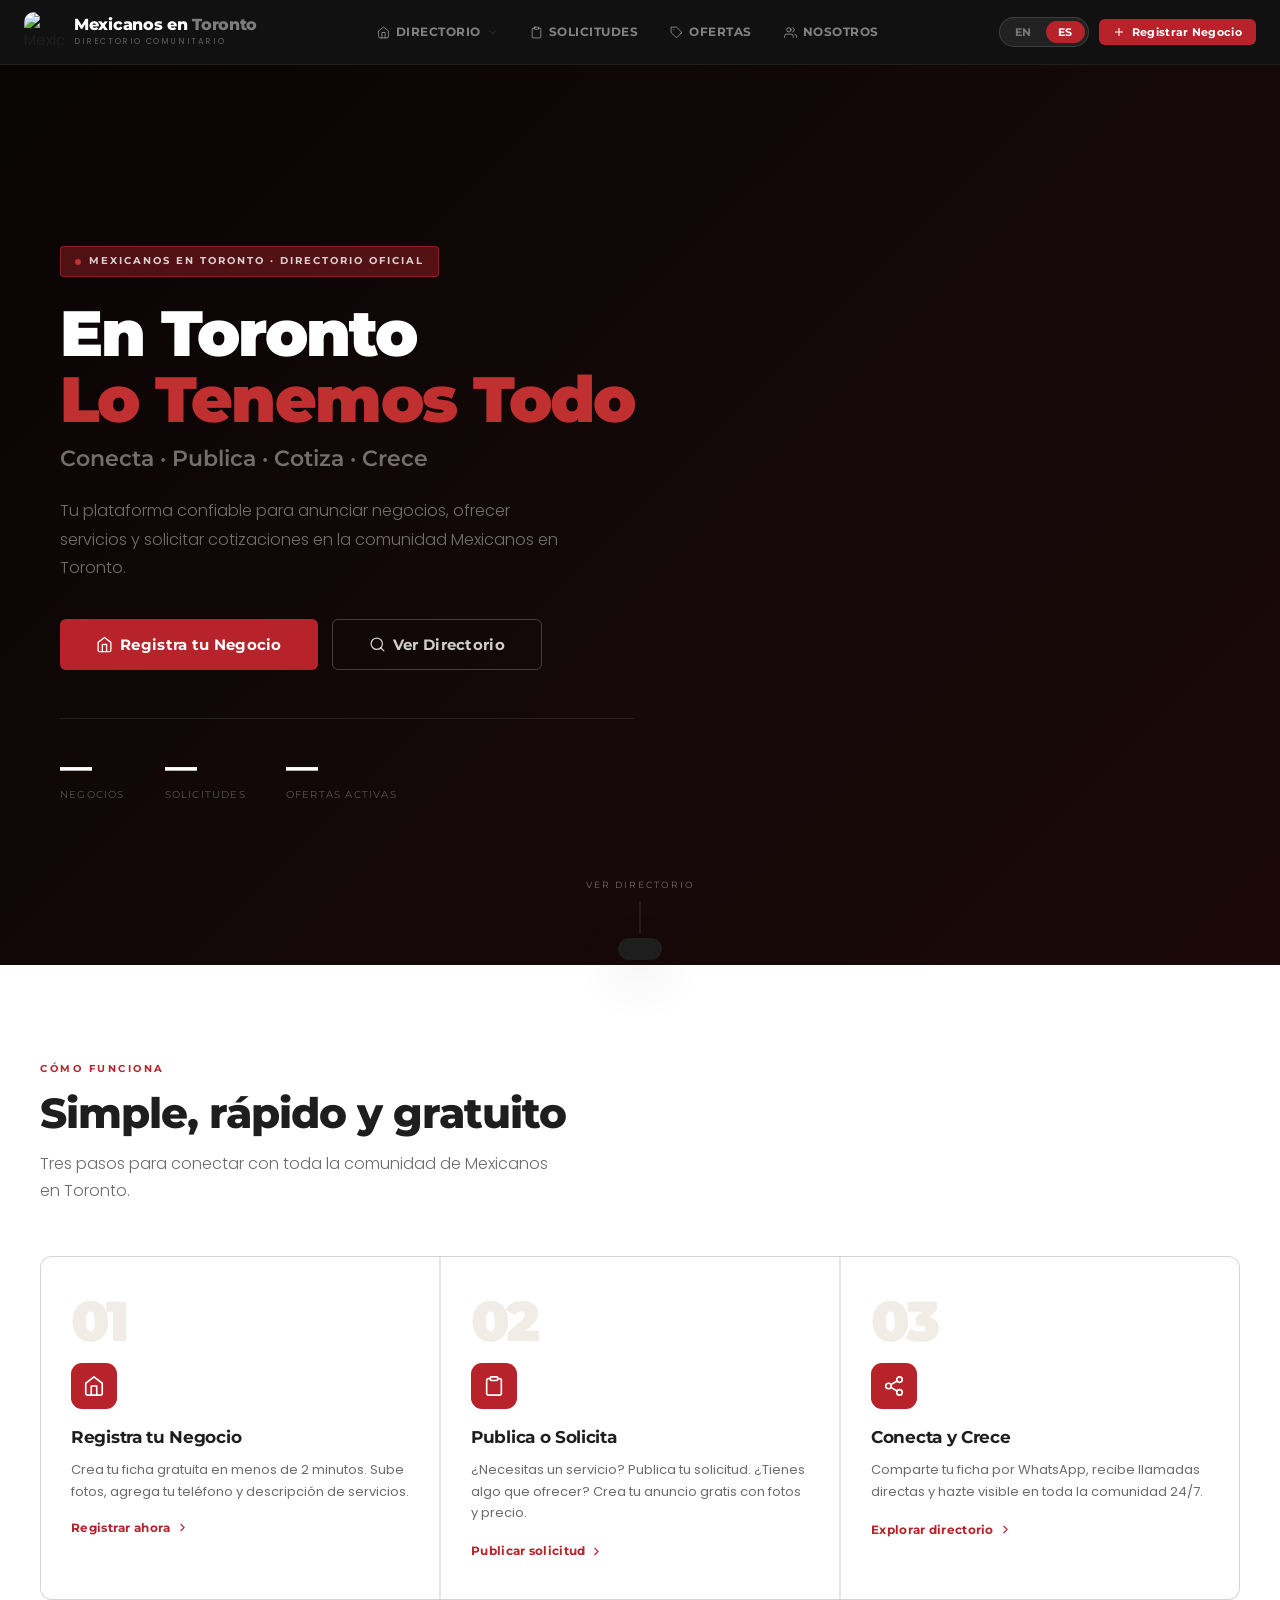
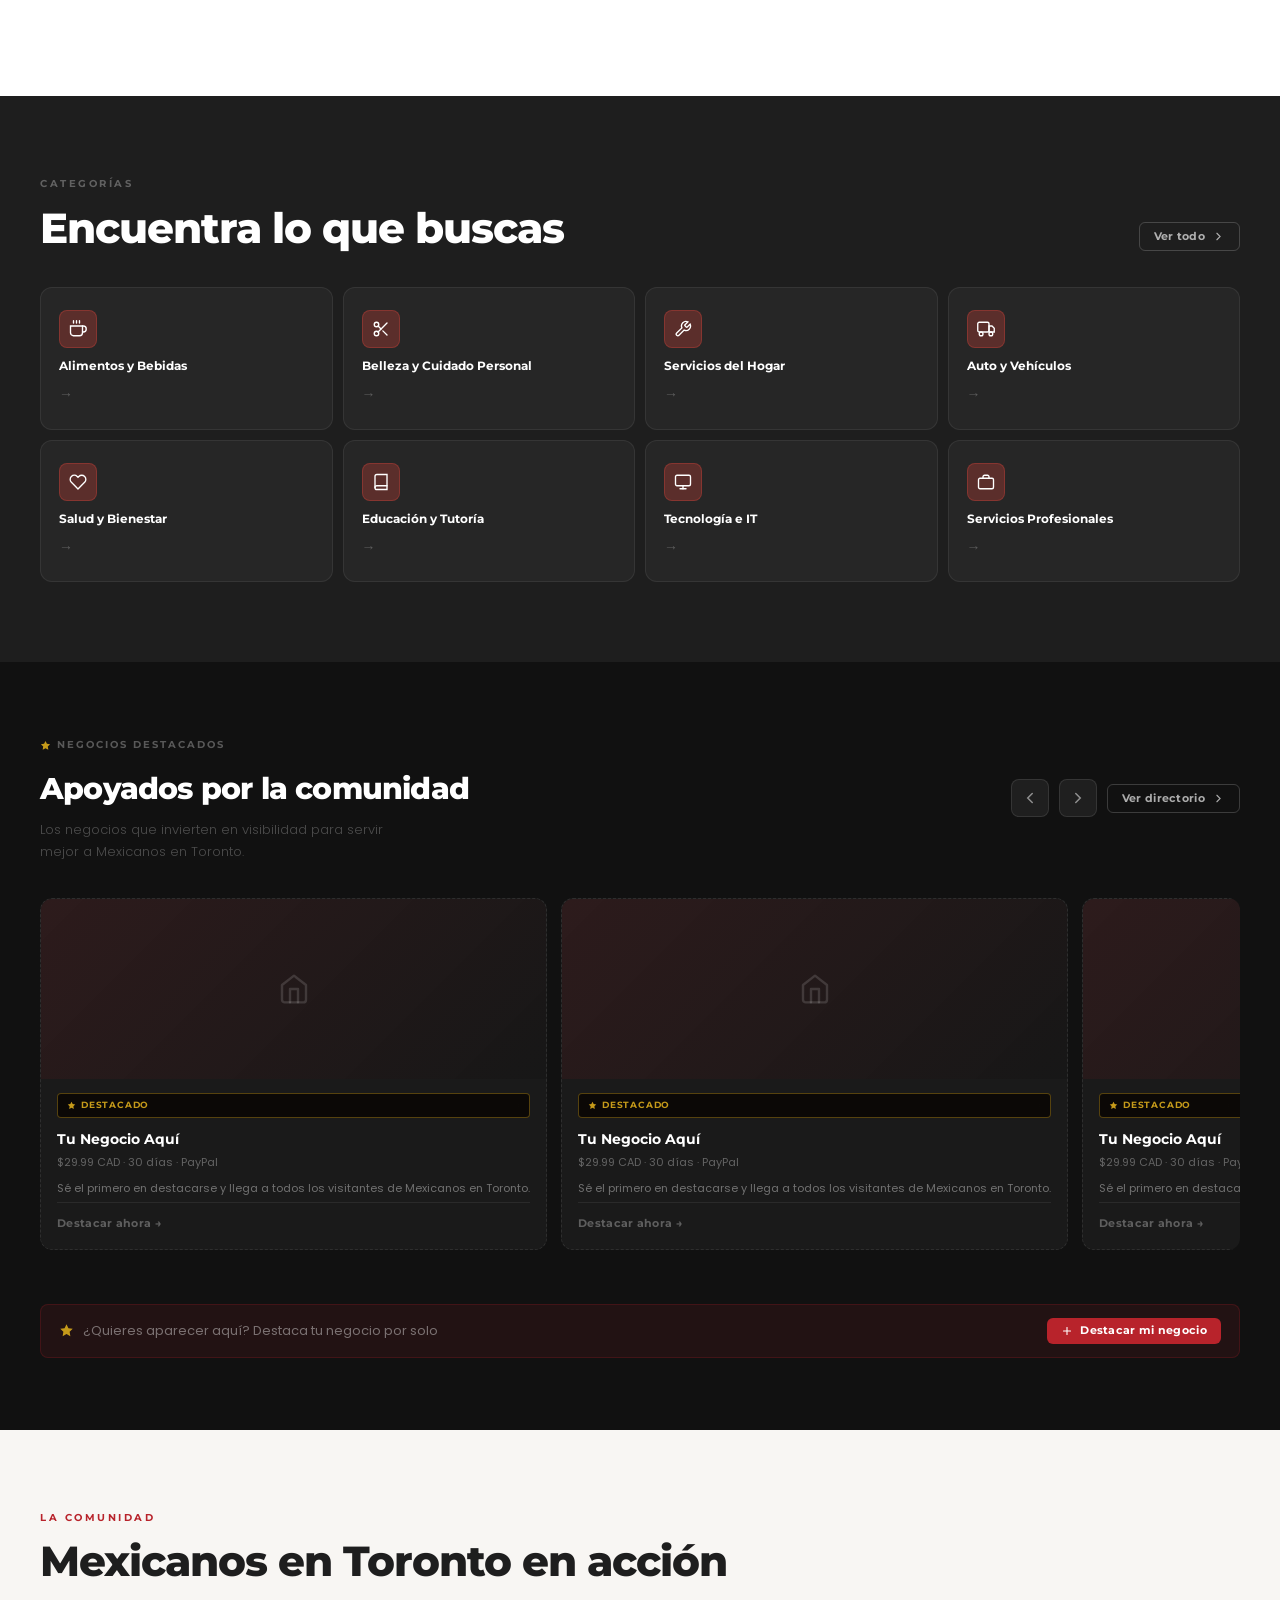
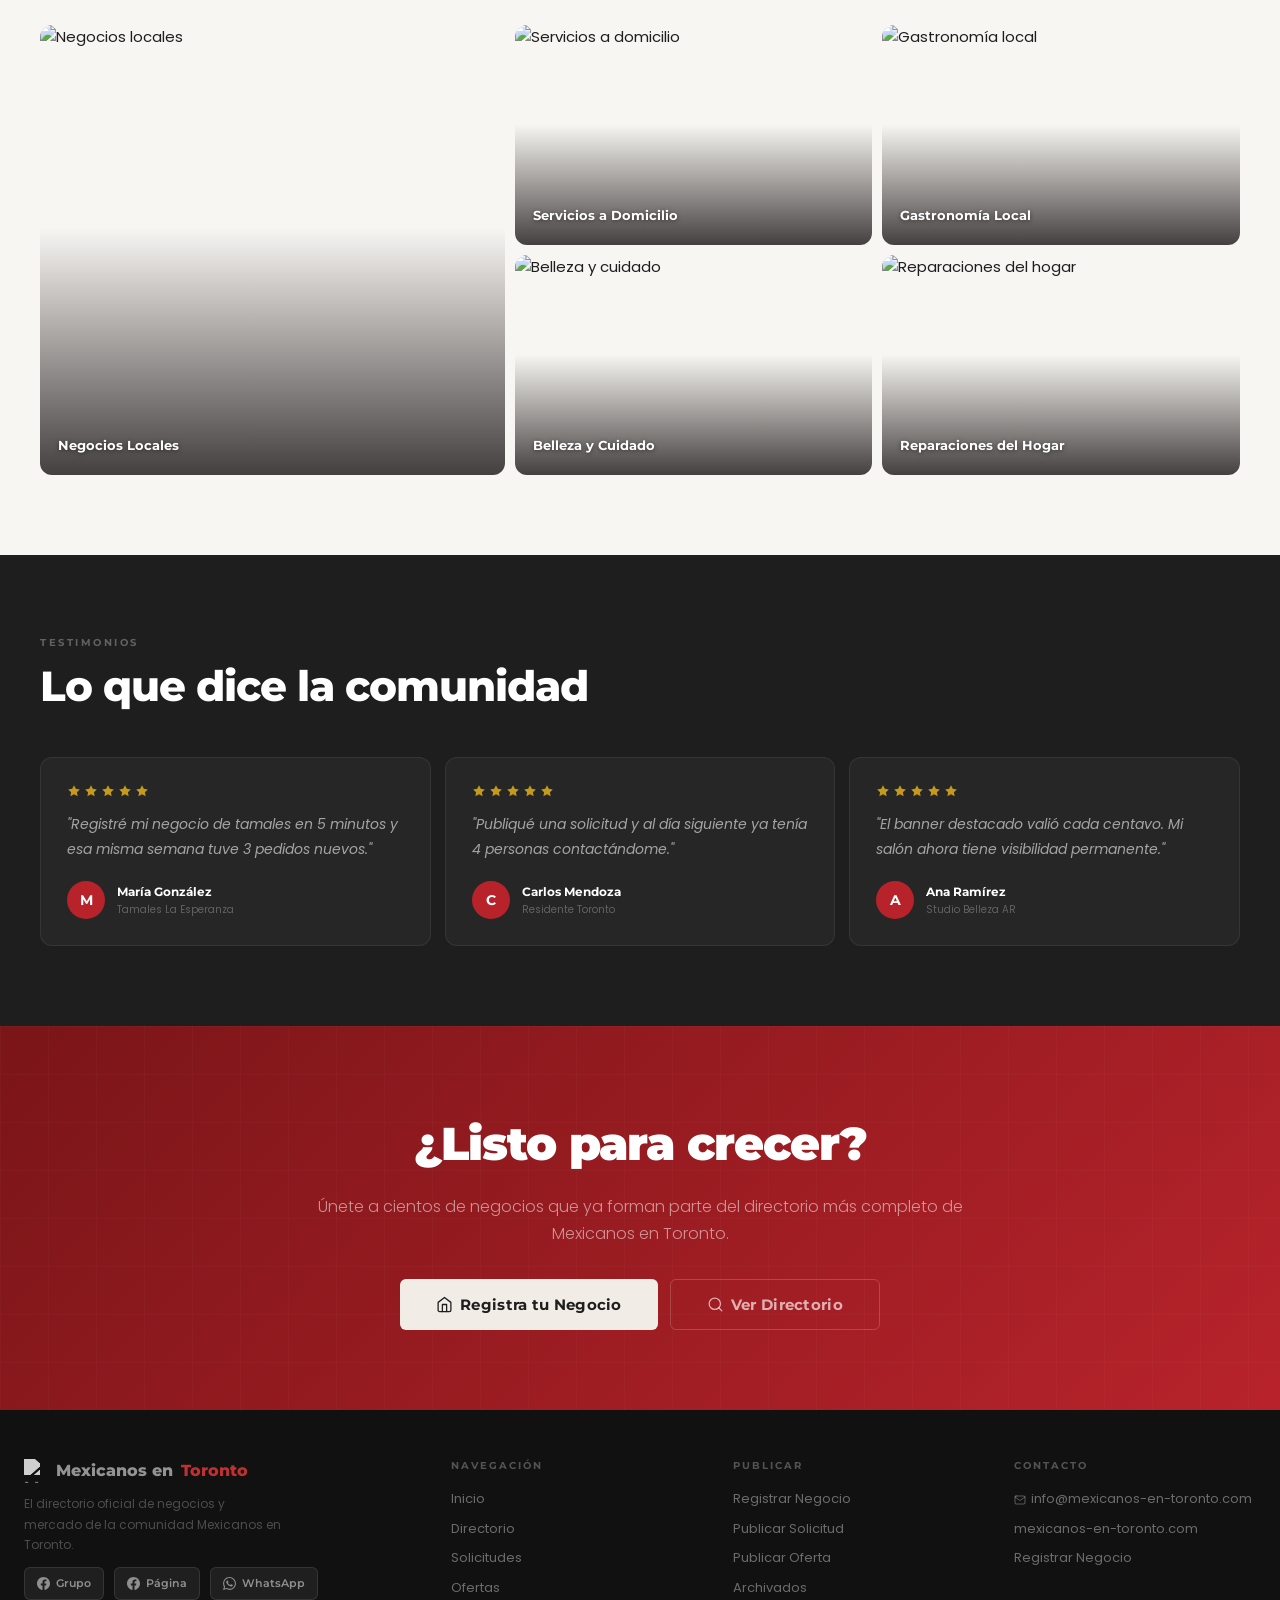
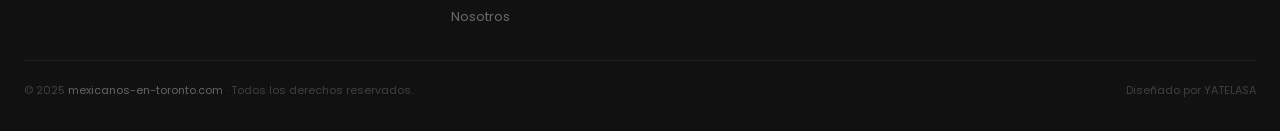
==== index.html @ fa7c4f0a "Add files via upload" ====
<!DOCTYPE html>
<html lang="es" id="htmlRoot">
<head>
<meta charset="UTF-8"><meta name="viewport" content="width=device-width,initial-scale=1,maximum-scale=1">
<meta name="description" content="Mexicanos en Toronto — Directorio oficial de negocios y mercado comunitario. Registra tu negocio gratis.">
<link rel="icon" id="faviconTag" href="data:,">
<title>Mexicanos en Toronto — Lo Tenemos Todo</title>
<link href="https://fonts.googleapis.com/css2?family=Montserrat:wght@400;500;600;700;800;900&family=Poppins:wght@300;400;500;600&display=swap" rel="stylesheet">
<link rel="stylesheet" href="styles.css">
</head>
<body>
<svg xmlns="http://www.w3.org/2000/svg" style="display:none">
  <symbol id="ic-store" viewBox="0 0 24 24" fill="none" stroke="currentColor" stroke-width="1.8" stroke-linecap="round" stroke-linejoin="round"><path d="M3 9l9-7 9 7v11a2 2 0 01-2 2H5a2 2 0 01-2-2z"/><polyline points="9 22 9 12 15 12 15 22"/></symbol>
  <symbol id="ic-clipboard" viewBox="0 0 24 24" fill="none" stroke="currentColor" stroke-width="1.8" stroke-linecap="round" stroke-linejoin="round"><path d="M16 4h2a2 2 0 012 2v14a2 2 0 01-2 2H6a2 2 0 01-2-2V6a2 2 0 012-2h2"/><rect x="8" y="2" width="8" height="4" rx="1"/></symbol>
  <symbol id="ic-tag" viewBox="0 0 24 24" fill="none" stroke="currentColor" stroke-width="1.8" stroke-linecap="round" stroke-linejoin="round"><path d="M20.59 13.41l-7.17 7.17a2 2 0 01-2.83 0L2 12V2h10l8.59 8.59a2 2 0 010 2.82z"/><line x1="7" y1="7" x2="7.01" y2="7"/></symbol>
  <symbol id="ic-archive" viewBox="0 0 24 24" fill="none" stroke="currentColor" stroke-width="1.8" stroke-linecap="round" stroke-linejoin="round"><polyline points="21 8 21 21 3 21 3 8"/><rect x="1" y="3" width="22" height="5"/><line x1="10" y1="12" x2="14" y2="12"/></symbol>
  <symbol id="ic-plus" viewBox="0 0 24 24" fill="none" stroke="currentColor" stroke-width="2.2" stroke-linecap="round"><line x1="12" y1="5" x2="12" y2="19"/><line x1="5" y1="12" x2="19" y2="12"/></symbol>
  <symbol id="ic-search" viewBox="0 0 24 24" fill="none" stroke="currentColor" stroke-width="1.8" stroke-linecap="round"><circle cx="11" cy="11" r="8"/><line x1="21" y1="21" x2="16.65" y2="16.65"/></symbol>
  <symbol id="ic-share" viewBox="0 0 24 24" fill="none" stroke="currentColor" stroke-width="1.8" stroke-linecap="round"><circle cx="18" cy="5" r="3"/><circle cx="6" cy="12" r="3"/><circle cx="18" cy="19" r="3"/><line x1="8.59" y1="13.51" x2="15.42" y2="17.49"/><line x1="15.41" y1="6.51" x2="8.59" y2="10.49"/></symbol>
  <symbol id="ic-whatsapp" viewBox="0 0 24 24" fill="currentColor"><path d="M17.472 14.382c-.297-.149-1.758-.867-2.03-.967-.273-.099-.471-.148-.67.15-.197.297-.767.966-.94 1.164-.173.199-.347.223-.644.075-.297-.15-1.255-.463-2.39-1.475-.883-.788-1.48-1.761-1.653-2.059-.173-.297-.018-.458.13-.606.134-.133.298-.347.446-.52.149-.174.198-.298.298-.497.099-.198.05-.371-.025-.52-.075-.149-.669-1.612-.916-2.207-.242-.579-.487-.5-.669-.51-.173-.008-.371-.01-.57-.01-.198 0-.52.074-.792.372-.272.297-1.04 1.016-1.04 2.479 0 1.462 1.065 2.875 1.213 3.074.149.198 2.096 3.2 5.077 4.487.709.306 1.262.489 1.694.625.712.227 1.36.195 1.871.118.571-.085 1.758-.719 2.006-1.413.248-.694.248-1.289.173-1.413-.074-.124-.272-.198-.57-.347m-5.421 7.403h-.004a9.87 9.87 0 01-5.031-1.378l-.361-.214-3.741.982.998-3.648-.235-.374a9.86 9.86 0 01-1.51-5.26c.001-5.45 4.436-9.884 9.888-9.884 2.64 0 5.122 1.03 6.988 2.898a9.825 9.825 0 012.893 6.994c-.003 5.45-4.437 9.884-9.885 9.884m8.413-18.297A11.815 11.815 0 0012.05 0C5.495 0 .16 5.335.157 11.892c0 2.096.547 4.142 1.588 5.945L.057 24l6.305-1.654a11.882 11.882 0 005.683 1.448h.005c6.554 0 11.89-5.335 11.893-11.893a11.821 11.821 0 00-3.48-8.413z"/></symbol>
  <symbol id="ic-phone" viewBox="0 0 24 24" fill="none" stroke="currentColor" stroke-width="1.8" stroke-linecap="round"><path d="M22 16.92v3a2 2 0 01-2.18 2 19.79 19.79 0 01-8.63-3.07A19.5 19.5 0 013.32 9.81 19.79 19.79 0 01.26 1.18 2 2 0 012.24 0h3a2 2 0 012 1.72c.127.96.361 1.903.7 2.81a2 2 0 01-.45 2.11L6.91 7.91a16 16 0 006.16 6.16l1.27-.64a2 2 0 012.11-.45c.907.339 1.85.573 2.81.7A2 2 0 0122 16.92z"/></symbol>
  <symbol id="ic-globe" viewBox="0 0 24 24" fill="none" stroke="currentColor" stroke-width="1.8" stroke-linecap="round"><circle cx="12" cy="12" r="10"/><line x1="2" y1="12" x2="22" y2="12"/><path d="M12 2a15.3 15.3 0 014 10 15.3 15.3 0 01-4 10 15.3 15.3 0 01-4-10 15.3 15.3 0 014-10z"/></symbol>
  <symbol id="ic-clock" viewBox="0 0 24 24" fill="none" stroke="currentColor" stroke-width="1.8" stroke-linecap="round"><circle cx="12" cy="12" r="10"/><polyline points="12 6 12 12 16 14"/></symbol>
  <symbol id="ic-star" viewBox="0 0 24 24" fill="currentColor"><path d="M12 2l3.09 6.26L22 9.27l-5 4.87 1.18 6.88L12 17.77l-6.18 3.25L7 14.14 2 9.27l6.91-1.01L12 2z"/></symbol>
  <symbol id="ic-building" viewBox="0 0 24 24" fill="none" stroke="currentColor" stroke-width="1.8" stroke-linecap="round"><rect x="3" y="3" width="18" height="18" rx="1"/><path d="M8 7h.01M12 7h.01M16 7h.01M8 11h.01M12 11h.01M16 11h.01M8 15h.01M12 15h.01"/></symbol>
  <symbol id="ic-chevron-down" viewBox="0 0 24 24" fill="none" stroke="currentColor" stroke-width="2" stroke-linecap="round"><polyline points="6 9 12 15 18 9"/></symbol>
  <symbol id="ic-chevron-left" viewBox="0 0 24 24" fill="none" stroke="currentColor" stroke-width="2" stroke-linecap="round"><polyline points="15 18 9 12 15 6"/></symbol>
  <symbol id="ic-chevron-right" viewBox="0 0 24 24" fill="none" stroke="currentColor" stroke-width="2" stroke-linecap="round"><polyline points="9 18 15 12 9 6"/></symbol>
  <symbol id="ic-close" viewBox="0 0 24 24" fill="none" stroke="currentColor" stroke-width="2" stroke-linecap="round"><line x1="18" y1="6" x2="6" y2="18"/><line x1="6" y1="6" x2="18" y2="18"/></symbol>
  <symbol id="ic-upload" viewBox="0 0 24 24" fill="none" stroke="currentColor" stroke-width="1.8" stroke-linecap="round"><polyline points="16 16 12 12 8 16"/><line x1="12" y1="12" x2="12" y2="21"/><path d="M20.39 18.39A5 5 0 0018 9h-1.26A8 8 0 103 16.3"/></symbol>
  <symbol id="ic-user" viewBox="0 0 24 24" fill="none" stroke="currentColor" stroke-width="1.8" stroke-linecap="round"><path d="M20 21v-2a4 4 0 00-4-4H8a4 4 0 00-4 4v2"/><circle cx="12" cy="7" r="4"/></symbol>
  <symbol id="ic-food" viewBox="0 0 24 24" fill="none" stroke="currentColor" stroke-width="1.8" stroke-linecap="round"><path d="M18 8h1a4 4 0 010 8h-1"/><path d="M2 8h16v9a4 4 0 01-4 4H6a4 4 0 01-4-4V8z"/><line x1="6" y1="1" x2="6" y2="4"/><line x1="10" y1="1" x2="10" y2="4"/><line x1="14" y1="1" x2="14" y2="4"/></symbol>
  <symbol id="ic-scissors" viewBox="0 0 24 24" fill="none" stroke="currentColor" stroke-width="1.8" stroke-linecap="round"><circle cx="6" cy="6" r="3"/><circle cx="6" cy="18" r="3"/><line x1="20" y1="4" x2="8.12" y2="15.88"/><line x1="14.47" y1="14.48" x2="20" y2="20"/><line x1="8.12" y1="8.12" x2="12" y2="12"/></symbol>
  <symbol id="ic-wrench" viewBox="0 0 24 24" fill="none" stroke="currentColor" stroke-width="1.8" stroke-linecap="round"><path d="M14.7 6.3a1 1 0 000 1.4l1.6 1.6a1 1 0 001.4 0l3.77-3.77a6 6 0 01-7.94 7.94l-6.91 6.91a2.12 2.12 0 01-3-3l6.91-6.91a6 6 0 017.94-7.94l-3.76 3.76z"/></symbol>
  <symbol id="ic-car" viewBox="0 0 24 24" fill="none" stroke="currentColor" stroke-width="1.8" stroke-linecap="round"><rect x="1" y="3" width="15" height="13" rx="2"/><polygon points="16 8 20 8 23 11 23 16 16 16 16 8"/><circle cx="5.5" cy="18.5" r="2.5"/><circle cx="18.5" cy="18.5" r="2.5"/></symbol>
  <symbol id="ic-heart" viewBox="0 0 24 24" fill="none" stroke="currentColor" stroke-width="1.8" stroke-linecap="round"><path d="M20.84 4.61a5.5 5.5 0 00-7.78 0L12 5.67l-1.06-1.06a5.5 5.5 0 00-7.78 7.78l1.06 1.06L12 21.23l7.78-7.78 1.06-1.06a5.5 5.5 0 000-7.78z"/></symbol>
  <symbol id="ic-book" viewBox="0 0 24 24" fill="none" stroke="currentColor" stroke-width="1.8" stroke-linecap="round"><path d="M4 19.5A2.5 2.5 0 016.5 17H20"/><path d="M6.5 2H20v20H6.5A2.5 2.5 0 014 19.5v-15A2.5 2.5 0 016.5 2z"/></symbol>
  <symbol id="ic-monitor" viewBox="0 0 24 24" fill="none" stroke="currentColor" stroke-width="1.8" stroke-linecap="round"><rect x="2" y="3" width="20" height="14" rx="2"/><line x1="8" y1="21" x2="16" y2="21"/><line x1="12" y1="17" x2="12" y2="21"/></symbol>
  <symbol id="ic-briefcase" viewBox="0 0 24 24" fill="none" stroke="currentColor" stroke-width="1.8" stroke-linecap="round"><rect x="2" y="7" width="20" height="14" rx="2"/><path d="M16 7V5a2 2 0 00-2-2h-4a2 2 0 00-2 2v2"/></symbol>
  <symbol id="ic-refresh" viewBox="0 0 24 24" fill="none" stroke="currentColor" stroke-width="1.8" stroke-linecap="round"><polyline points="23 4 23 10 17 10"/><path d="M20.49 15a9 9 0 11-2.12-9.36L23 10"/></symbol>
  <symbol id="ic-alert" viewBox="0 0 24 24" fill="none" stroke="currentColor" stroke-width="1.8" stroke-linecap="round"><circle cx="12" cy="12" r="10"/><line x1="12" y1="8" x2="12" y2="12"/><line x1="12" y1="16" x2="12.01" y2="16"/></symbol>
  <symbol id="ic-map" viewBox="0 0 24 24" fill="none" stroke="currentColor" stroke-width="1.8" stroke-linecap="round"><path d="M21 10c0 7-9 13-9 13s-9-6-9-13a9 9 0 0118 0z"/><circle cx="12" cy="10" r="3"/></symbol>
  <symbol id="ic-users" viewBox="0 0 24 24" fill="none" stroke="currentColor" stroke-width="1.8" stroke-linecap="round"><path d="M17 21v-2a4 4 0 00-4-4H5a4 4 0 00-4 4v2"/><circle cx="9" cy="7" r="4"/><path d="M23 21v-2a4 4 0 00-3-3.87"/><path d="M16 3.13a4 4 0 010 7.75"/></symbol>
  <symbol id="ic-award" viewBox="0 0 24 24" fill="none" stroke="currentColor" stroke-width="1.8" stroke-linecap="round"><circle cx="12" cy="8" r="7"/><polyline points="8.21 13.89 7 23 12 20 17 23 15.79 13.88"/></symbol>
  <symbol id="ic-shield" viewBox="0 0 24 24" fill="none" stroke="currentColor" stroke-width="1.8" stroke-linecap="round"><path d="M12 22s8-4 8-10V5l-8-3-8 3v7c0 6 8 10 8 10z"/></symbol>
  <symbol id="ic-trending" viewBox="0 0 24 24" fill="none" stroke="currentColor" stroke-width="1.8" stroke-linecap="round"><polyline points="23 6 13.5 15.5 8.5 10.5 1 18"/><polyline points="17 6 23 6 23 12"/></symbol>
  <symbol id="ic-mail" viewBox="0 0 24 24" fill="none" stroke="currentColor" stroke-width="1.8" stroke-linecap="round"><path d="M4 4h16c1.1 0 2 .9 2 2v12c0 1.1-.9 2-2 2H4c-1.1 0-2-.9-2-2V6c0-1.1.9-2 2-2z"/><polyline points="22,6 12,13 2,6"/></symbol>
</svg>

<!-- HEADER -->
<header class="site-header">
  <div class="header-inner">
    <a class="logo" href="index.html">
      <div class="logo-icon" id="logoIconWrap"><img src="https://placehold.co/64x64/B8232B/ffffff/png?text=MT" alt="Mexicanos en Toronto" style="width:100%;height:100%;object-fit:contain;padding:4px"></div>
      <div><div class="logo-wordmark">Mexicanos en <span>Toronto</span></div><div class="logo-sub" data-t="portalSub">Directorio Comunitario</div></div>
    </a>
    <nav class="header-nav">
      <div class="nav-item">
        <a class="nav-link nav-page-link" href="directory.html">
          <svg width="13" height="13"><use href="#ic-store"/></svg><span data-t="navDir">Directorio</span><svg class="nav-chevron"><use href="#ic-chevron-down"/></svg>
        </a>
        <div class="mega-menu" style="grid-template-columns:1fr 1fr;min-width:420px">
          <div class="mega-col"><div class="mega-col-label">Negocios</div>
            <a class="mega-link" href="directory.html"><div class="mega-link-icon"><svg width="15" height="15"><use href="#ic-store"/></svg></div><div><div class="mega-link-title">Ver Directorio</div><div class="mega-link-sub">Todos los negocios registrados</div></div></a>
            <a class="mega-link" href="directory.html" onclick="event.preventDefault();openModal('modalBusiness')"><div class="mega-link-icon"><svg width="15" height="15"><use href="#ic-plus"/></svg></div><div><div class="mega-link-title">Registrar Negocio</div><div class="mega-link-sub">Gratis — solo 2 minutos</div></div></a>
          </div>
          <div class="mega-col"><div class="mega-col-label">Más opciones</div>
            <a class="mega-link" href="directory.html"><div class="mega-link-icon"><svg width="15" height="15"><use href="#ic-tag"/></svg></div><div><div class="mega-link-title">Solicitudes y Ofertas</div><div class="mega-link-sub">Mercado comunitario</div></div></a>
            <a class="mega-link" href="about.html"><div class="mega-link-icon"><svg width="15" height="15"><use href="#ic-users"/></svg></div><div><div class="mega-link-title">Nosotros</div><div class="mega-link-sub">Quiénes somos</div></div></a>
          </div>
        </div>
      </div>
      <a class="nav-link nav-page-link" href="directory.html"><svg width="13" height="13"><use href="#ic-clipboard"/></svg><span data-t="navReq">Solicitudes</span></a>
      <a class="nav-link nav-page-link" href="directory.html#offers"><svg width="13" height="13"><use href="#ic-tag"/></svg><span data-t="navOff">Ofertas</span></a>
      <a class="nav-link nav-page-link" href="about.html"><svg width="13" height="13"><use href="#ic-users"/></svg><span data-t="navAbout">Nosotros</span></a>
    </nav>
    <div class="header-right">
      <div class="lang-pill"><button class="lang-opt" id="langEN" onclick="setLang('en')">EN</button><button class="lang-opt active" id="langES" onclick="setLang('es')">ES</button></div>
      <button class="btn btn-crimson btn-sm" onclick="openModal('modalBusiness')"><svg width="12" height="12"><use href="#ic-plus"/></svg><span data-t="btnRegister">Registrar Negocio</span></button>
    </div>
  </div>
</header>

<!-- HERO -->
<section class="lp-hero">
  <!-- TODO: replace with a real Toronto/community hero photo -->
  <div class="lp-hero-bg" style="background-image:url('https://placehold.co/1920x1080/1E1E1E/B8232B?text=Hero+Photo+%E2%80%94+Toronto')"></div>
  <div class="lp-hero-overlay"></div>
  <div class="lp-hero-inner">
    <div class="lp-hero-content">
      <div class="lp-eyebrow"><span class="lp-eyebrow-dot"></span><span data-t="heroBadge">MEXICANOS EN TORONTO · DIRECTORIO OFICIAL</span></div>
      <h1 class="lp-headline"><span data-t="heroLine1">En Toronto</span><br><span class="accent" data-t="heroLine2">Lo Tenemos Todo</span></h1>
      <p class="lp-tagline" data-t="heroTagline">Conecta · Publica · Cotiza · Crece</p>
      <p class="lp-body" data-t="heroSub">Tu plataforma confiable para anunciar negocios, ofrecer servicios y solicitar cotizaciones en la comunidad Mexicanos en Toronto.</p>
      <div class="lp-actions">
        <button class="btn btn-crimson btn-xl" onclick="openModal('modalBusiness')"><svg width="17" height="17"><use href="#ic-store"/></svg><span data-t="ctaRegister">Registra tu Negocio</span></button>
        <a class="btn btn-outline btn-xl" href="directory.html"><svg width="17" height="17"><use href="#ic-search"/></svg><span data-t="ctaDir">Ver Directorio</span></a>
      </div>
      <div class="lp-stats">
        <div class="lp-stat"><div class="lp-stat-num" id="heroStatBiz">—</div><div class="lp-stat-label" data-t="statBiz">Negocios</div></div>
        <div class="lp-stat"><div class="lp-stat-num" id="heroStatReq">—</div><div class="lp-stat-label" data-t="statReq">Solicitudes</div></div>
        <div class="lp-stat"><div class="lp-stat-num" id="heroStatOff">—</div><div class="lp-stat-label" data-t="statOff">Ofertas Activas</div></div>
      </div>
    </div>
  </div>
  <div class="lp-hero-scroll" onclick="document.querySelector('.lp-section').scrollIntoView({behavior:'smooth'})">
    <span data-t="scrollLabel">VER DIRECTORIO</span><div class="lp-scroll-line"></div>
  </div>
</section>

<!-- HOW IT WORKS -->
<section class="lp-section" style="background:#fff">
  <div class="lp-section-inner">
    <div class="lp-section-label" data-t="howLabel">Cómo funciona</div>
    <h2 class="lp-section-title" data-t="howTitle">Simple, rápido y gratuito</h2>
    <p class="lp-section-sub" data-t="howSub">Tres pasos para conectar con toda la comunidad de Mexicanos en Toronto.</p>
    <div class="lp-steps">
      <div class="lp-step">
        <div class="lp-step-num">01</div>
        <div class="lp-step-icon"><svg width="22" height="22"><use href="#ic-store"/></svg></div>
        <div class="lp-step-title" data-t="step1Title">Registra tu Negocio</div>
        <p class="lp-step-desc" data-t="step1Desc">Crea tu ficha gratuita en menos de 2 minutos. Sube fotos, agrega tu teléfono y descripción de servicios.</p>
        <button class="lp-step-cta" onclick="openModal('modalBusiness')"><span data-t="step1Cta">Registrar ahora</span><svg width="13" height="13"><use href="#ic-chevron-right"/></svg></button>
      </div>
      <div class="lp-step">
        <div class="lp-step-num">02</div>
        <div class="lp-step-icon"><svg width="22" height="22"><use href="#ic-clipboard"/></svg></div>
        <div class="lp-step-title" data-t="step2Title">Publica o Solicita</div>
        <p class="lp-step-desc" data-t="step2Desc">¿Necesitas un servicio? Publica tu solicitud. ¿Tienes algo que ofrecer? Crea tu anuncio gratis con fotos y precio.</p>
        <a class="lp-step-cta" href="directory.html"><span data-t="step2Cta">Publicar solicitud</span><svg width="13" height="13"><use href="#ic-chevron-right"/></svg></a>
      </div>
      <div class="lp-step">
        <div class="lp-step-num">03</div>
        <div class="lp-step-icon"><svg width="22" height="22"><use href="#ic-share"/></svg></div>
        <div class="lp-step-title" data-t="step3Title">Conecta y Crece</div>
        <p class="lp-step-desc" data-t="step3Desc">Comparte tu ficha por WhatsApp, recibe llamadas directas y hazte visible en toda la comunidad 24/7.</p>
        <a class="lp-step-cta" href="directory.html"><span data-t="step3Cta">Explorar directorio</span><svg width="13" height="13"><use href="#ic-chevron-right"/></svg></a>
      </div>
    </div>
  </div>
</section>

<!-- CATEGORIES DARK -->
<div class="lp-cats-dark">
  <div class="lp-cats-inner">
    <div class="lp-cats-header">
      <div>
        <div class="lp-section-label" style="color:rgba(255,255,255,0.3)" data-t="catsLabel">Categorías</div>
        <h2 class="lp-section-title" style="color:#fff;margin-bottom:0" data-t="catsTitle">Encuentra lo que buscas</h2>
      </div>
      <a class="btn btn-ghost-dark btn-sm" href="directory.html"><span data-t="catsViewAll">Ver todo</span><svg width="13" height="13"><use href="#ic-chevron-right"/></svg></a>
    </div>
    <div class="lp-cats-grid" id="lpCatGrid">
      <!-- Populated by JS, fallback below -->
      <div class="lp-cat-card" onclick="window.location='directory.html'"><div class="lp-cat-icon"><svg width="18" height="18"><use href="#ic-food"/></svg></div><div class="lp-cat-name">Alimentos y Bebidas</div><div class="lp-cat-arr">→</div></div>
      <div class="lp-cat-card" onclick="window.location='directory.html'"><div class="lp-cat-icon"><svg width="18" height="18"><use href="#ic-scissors"/></svg></div><div class="lp-cat-name">Belleza y Cuidado Personal</div><div class="lp-cat-arr">→</div></div>
      <div class="lp-cat-card" onclick="window.location='directory.html'"><div class="lp-cat-icon"><svg width="18" height="18"><use href="#ic-wrench"/></svg></div><div class="lp-cat-name">Servicios del Hogar</div><div class="lp-cat-arr">→</div></div>
      <div class="lp-cat-card" onclick="window.location='directory.html'"><div class="lp-cat-icon"><svg width="18" height="18"><use href="#ic-car"/></svg></div><div class="lp-cat-name">Auto y Vehículos</div><div class="lp-cat-arr">→</div></div>
      <div class="lp-cat-card" onclick="window.location='directory.html'"><div class="lp-cat-icon"><svg width="18" height="18"><use href="#ic-heart"/></svg></div><div class="lp-cat-name">Salud y Bienestar</div><div class="lp-cat-arr">→</div></div>
      <div class="lp-cat-card" onclick="window.location='directory.html'"><div class="lp-cat-icon"><svg width="18" height="18"><use href="#ic-book"/></svg></div><div class="lp-cat-name">Educación y Tutoría</div><div class="lp-cat-arr">→</div></div>
      <div class="lp-cat-card" onclick="window.location='directory.html'"><div class="lp-cat-icon"><svg width="18" height="18"><use href="#ic-monitor"/></svg></div><div class="lp-cat-name">Tecnología e IT</div><div class="lp-cat-arr">→</div></div>
      <div class="lp-cat-card" onclick="window.location='directory.html'"><div class="lp-cat-icon"><svg width="18" height="18"><use href="#ic-briefcase"/></svg></div><div class="lp-cat-name">Servicios Profesionales</div><div class="lp-cat-arr">→</div></div>
    </div>
  </div>
</div>

<!-- FEATURED BUSINESSES BANNER -->
<div class="lp-featured-section">
  <div class="lp-featured-inner">

    <div class="lp-featured-header">
      <div class="lp-featured-left">
        <div class="lp-featured-eyebrow">
          <svg width="11" height="11" style="color:#c59a1a"><use href="#ic-star"/></svg>
          <span data-t="featuredBiz">Negocios Destacados</span>
        </div>
        <h2 class="lp-featured-title" data-t="featuredTitle">Apoyados por la comunidad</h2>
        <p class="lp-featured-sub" data-t="featuredSub">Los negocios que invierten en visibilidad para servir mejor a Mexicanos en Toronto.</p>
      </div>
      <div class="lp-feat-header-right">
        <!-- Prev / Next arrows -->
        <button class="lp-feat-arrow" id="featPrev" aria-label="Anterior" onclick="featSlide(-1)">
          <svg width="18" height="18"><use href="#ic-chevron-left"/></svg>
        </button>
        <button class="lp-feat-arrow" id="featNext" aria-label="Siguiente" onclick="featSlide(1)">
          <svg width="18" height="18"><use href="#ic-chevron-right"/></svg>
        </button>
        <a class="btn btn-ghost-dark btn-sm lp-featured-cta" href="directory.html">
          Ver directorio
          <svg width="13" height="13"><use href="#ic-chevron-right"/></svg>
        </a>
      </div>
    </div>

    <!-- Slider viewport -->
    <div class="lp-feat-viewport" id="featViewport">
      <div class="lp-feat-track" id="featTrack">
        <!-- Skeleton cards shown while loading -->
        <div class="lp-feat-card lp-feat-dummy-card"><div class="lp-feat-card-img" style="background:rgba(255,255,255,0.04)"><div class="lp-feat-shimmer"></div></div><div class="lp-feat-card-body"><div class="lp-feat-shimline" style="width:60%"></div><div class="lp-feat-shimline" style="width:40%;margin-top:8px"></div><div class="lp-feat-shimline" style="width:80%;margin-top:12px"></div></div></div>
        <div class="lp-feat-card lp-feat-dummy-card"><div class="lp-feat-card-img" style="background:rgba(255,255,255,0.04)"><div class="lp-feat-shimmer"></div></div><div class="lp-feat-card-body"><div class="lp-feat-shimline" style="width:55%"></div><div class="lp-feat-shimline" style="width:35%;margin-top:8px"></div><div class="lp-feat-shimline" style="width:75%;margin-top:12px"></div></div></div>
        <div class="lp-feat-card lp-feat-dummy-card"><div class="lp-feat-card-img" style="background:rgba(255,255,255,0.04)"><div class="lp-feat-shimmer"></div></div><div class="lp-feat-card-body"><div class="lp-feat-shimline" style="width:65%"></div><div class="lp-feat-shimline" style="width:45%;margin-top:8px"></div><div class="lp-feat-shimline" style="width:70%;margin-top:12px"></div></div></div>
        <div class="lp-feat-card lp-feat-dummy-card"><div class="lp-feat-card-img" style="background:rgba(255,255,255,0.04)"><div class="lp-feat-shimmer"></div></div><div class="lp-feat-card-body"><div class="lp-feat-shimline" style="width:50%"></div><div class="lp-feat-shimline" style="width:38%;margin-top:8px"></div><div class="lp-feat-shimline" style="width:85%;margin-top:12px"></div></div></div>
      </div>
    </div>

    <!-- Dot indicators -->
    <div class="lp-feat-dots" id="featDots"></div>

    <!-- Upsell strip -->
    <div class="lp-feat-upsell">
      <div class="lp-feat-upsell-text">
        <svg width="15" height="15" style="color:#c59a1a;flex-shrink:0"><use href="#ic-star"/></svg>
        <span data-t="featuredUpsell">¿Quieres aparecer aquí? Destaca tu negocio por solo <strong>$29.99 CAD / 30 días</strong></span>
      </div>
      <button class="btn btn-crimson btn-sm" onclick="openModal('modalBusiness')">
        <svg width="12" height="12"><use href="#ic-plus"/></svg>
        Destacar mi negocio
      </button>
    </div>

  </div>
</div>

<!-- PHOTO GRID -->
<section class="lp-photos">
  <div class="lp-photos-inner">
    <div class="lp-section-label" data-t="photosLabel">La comunidad</div>
    <h2 class="lp-section-title" data-t="photosTitle">Mexicanos en Toronto en acción</h2>
    <!-- TODO: swap these 5 placeholders for real local community photos -->
    <div class="lp-photo-grid">
      <div class="lp-photo-item" onclick="window.location='directory.html'"><img src="https://placehold.co/700x700/ECE6DE/1E1E1E?text=Negocios+Locales" alt="Negocios locales" loading="lazy"><div class="lp-photo-overlay"><span class="lp-photo-label" data-t="photo1">Negocios Locales</span></div></div>
      <div class="lp-photo-item" onclick="window.location='directory.html'"><img src="https://placehold.co/700x700/ECE6DE/1E1E1E?text=Servicios+a+Domicilio" alt="Servicios a domicilio" loading="lazy"><div class="lp-photo-overlay"><span class="lp-photo-label" data-t="photo2">Servicios a Domicilio</span></div></div>
      <div class="lp-photo-item" onclick="window.location='directory.html'"><img src="https://placehold.co/700x700/ECE6DE/1E1E1E?text=Gastronomia+Local" alt="Gastronomía local" loading="lazy"><div class="lp-photo-overlay"><span class="lp-photo-label" data-t="photo3">Gastronomía Local</span></div></div>
      <div class="lp-photo-item" onclick="window.location='directory.html'"><img src="https://placehold.co/700x700/ECE6DE/1E1E1E?text=Belleza+y+Cuidado" alt="Belleza y cuidado" loading="lazy"><div class="lp-photo-overlay"><span class="lp-photo-label" data-t="photo4">Belleza y Cuidado</span></div></div>
      <div class="lp-photo-item" onclick="window.location='directory.html'"><img src="https://placehold.co/700x700/ECE6DE/1E1E1E?text=Reparaciones+del+Hogar" alt="Reparaciones del hogar" loading="lazy"><div class="lp-photo-overlay"><span class="lp-photo-label" data-t="photo5">Reparaciones del Hogar</span></div></div>
    </div>
  </div>
</section>

<!-- TESTIMONIALS -->
<div class="lp-trust">
  <div class="lp-trust-inner">
    <div class="lp-section-label" style="color:rgba(255,255,255,0.3)" data-t="trustLabel">Testimonios</div>
    <h2 class="lp-section-title" style="color:#fff;margin-bottom:0" data-t="trustTitle">Lo que dice la comunidad</h2>
    <div class="lp-trust-grid">
      <div class="lp-trust-card">
        <div class="lp-trust-stars"><svg width="14" height="14"><use href="#ic-star"/></svg><svg width="14" height="14"><use href="#ic-star"/></svg><svg width="14" height="14"><use href="#ic-star"/></svg><svg width="14" height="14"><use href="#ic-star"/></svg><svg width="14" height="14"><use href="#ic-star"/></svg></div>
        <p class="lp-trust-quote" data-t="quote1"></p>
        <div class="lp-trust-author"><div class="lp-trust-avatar">M</div><div><div class="lp-trust-name">María González</div><div class="lp-trust-biz" data-t="trustBiz1">Tamales La Esperanza</div></div></div>
      </div>
      <div class="lp-trust-card">
        <div class="lp-trust-stars"><svg width="14" height="14"><use href="#ic-star"/></svg><svg width="14" height="14"><use href="#ic-star"/></svg><svg width="14" height="14"><use href="#ic-star"/></svg><svg width="14" height="14"><use href="#ic-star"/></svg><svg width="14" height="14"><use href="#ic-star"/></svg></div>
        <p class="lp-trust-quote" data-t="quote2"></p>
        <div class="lp-trust-author"><div class="lp-trust-avatar">C</div><div><div class="lp-trust-name">Carlos Mendoza</div><div class="lp-trust-biz" data-t="trustBiz2">Residente Toronto</div></div></div>
      </div>
      <div class="lp-trust-card">
        <div class="lp-trust-stars"><svg width="14" height="14"><use href="#ic-star"/></svg><svg width="14" height="14"><use href="#ic-star"/></svg><svg width="14" height="14"><use href="#ic-star"/></svg><svg width="14" height="14"><use href="#ic-star"/></svg><svg width="14" height="14"><use href="#ic-star"/></svg></div>
        <p class="lp-trust-quote" data-t="quote3"></p>
        <div class="lp-trust-author"><div class="lp-trust-avatar">A</div><div><div class="lp-trust-name">Ana Ramírez</div><div class="lp-trust-biz" data-t="trustBiz3">Studio Belleza AR</div></div></div>
      </div>
    </div>
  </div>
</div>

<!-- FINAL CTA -->
<div class="lp-cta-banner">
  <div class="lp-cta-inner">
    <h2 class="lp-cta-title" data-t="ctaBannerTitle">¿Listo para crecer?</h2>
    <p class="lp-cta-sub" data-t="ctaBannerSub">Únete a cientos de negocios que ya forman parte del directorio más completo de Mexicanos en Toronto.</p>
    <div class="lp-cta-actions">
      <button class="btn btn-light btn-xl" onclick="openModal('modalBusiness')"><svg width="17" height="17"><use href="#ic-store"/></svg><span data-t="ctaRegister">Registra tu Negocio Gratis</span></button>
      <a class="btn btn-ghost-dark btn-xl" href="directory.html"><svg width="17" height="17"><use href="#ic-search"/></svg><span data-t="ctaDir">Ver el Directorio</span></a>
    </div>
  </div>
</div>

<!-- FOOTER -->
    <footer class="footer">
        <div class="footer-inner">
            <div class="footer-brand">
                <div class="footer-logo"><img src="https://placehold.co/64x64/B8232B/ffffff/png?text=MT" alt="Mexicanos en Toronto" style="width:24px;height:24px;object-fit:contain;filter:brightness(0) invert(1);opacity:0.8">Mexicanos en <span>Toronto</span></div>
                <p class="footer-tagline" data-t="footerTagline">El directorio oficial de negocios y mercado de la comunidad Mexicanos en Toronto.</p>
                <!-- Social media community links -->
                <div style="display:flex;gap:10px;margin-top:12px;flex-wrap:wrap">
                    <a href="https://www.facebook.com/groups/REPLACE_WITH_YOUR_GROUP_ID" target="_blank" rel="noopener" style="display:inline-flex;align-items:center;gap:6px;padding:6px 12px;background:rgba(255,255,255,0.06);border:1px solid rgba(255,255,255,0.1);border-radius:6px;font-size:11px;color:rgba(255,255,255,0.5);text-decoration:none;transition:all 0.2s;font-family:var(--fd);font-weight:600" onmouseover="this.style.background='rgba(24,119,242,0.2)';this.style.borderColor='rgba(24,119,242,0.4)';this.style.color='#fff'" onmouseout="this.style.background='rgba(255,255,255,0.06)';this.style.borderColor='rgba(255,255,255,0.1)';this.style.color='rgba(255,255,255,0.5)'">
                        <svg width="13" height="13" fill="currentColor" viewBox="0 0 24 24">
                            <path d="M24 12.073c0-6.627-5.373-12-12-12s-12 5.373-12 12c0 5.99 4.388 10.954 10.125 11.854v-8.385H7.078v-3.47h3.047V9.43c0-3.007 1.792-4.669 4.533-4.669 1.312 0 2.686.235 2.686.235v2.953H15.83c-1.491 0-1.956.925-1.956 1.874v2.25h3.328l-.532 3.47h-2.796v8.385C19.612 23.027 24 18.062 24 12.073z" />
                        </svg>
                        Grupo
                    </a>
                    <a href="https://www.facebook.com/profile.php?id=REPLACE_WITH_YOUR_PAGE_ID" target="_blank" rel="noopener" style="display:inline-flex;align-items:center;gap:6px;padding:6px 12px;background:rgba(255,255,255,0.06);border:1px solid rgba(255,255,255,0.1);border-radius:6px;font-size:11px;color:rgba(255,255,255,0.5);text-decoration:none;transition:all 0.2s;font-family:var(--fd);font-weight:600" onmouseover="this.style.background='rgba(24,119,242,0.2)';this.style.borderColor='rgba(24,119,242,0.4)';this.style.color='#fff'" onmouseout="this.style.background='rgba(255,255,255,0.06)';this.style.borderColor='rgba(255,255,255,0.1)';this.style.color='rgba(255,255,255,0.5)'">
                        <svg width="13" height="13" fill="currentColor" viewBox="0 0 24 24">
                            <path d="M24 12.073c0-6.627-5.373-12-12-12s-12 5.373-12 12c0 5.99 4.388 10.954 10.125 11.854v-8.385H7.078v-3.47h3.047V9.43c0-3.007 1.792-4.669 4.533-4.669 1.312 0 2.686.235 2.686.235v2.953H15.83c-1.491 0-1.956.925-1.956 1.874v2.25h3.328l-.532 3.47h-2.796v8.385C19.612 23.027 24 18.062 24 12.073z" />
                        </svg>
                        Página
                    </a>
                    <a href="https://chat.whatsapp.com/REPLACE_WITH_YOUR_INVITE_CODE" target="_blank" rel="noopener" style="display:inline-flex;align-items:center;gap:6px;padding:6px 12px;background:rgba(255,255,255,0.06);border:1px solid rgba(255,255,255,0.1);border-radius:6px;font-size:11px;color:rgba(255,255,255,0.5);text-decoration:none;transition:all 0.2s;font-family:var(--fd);font-weight:600" onmouseover="this.style.background='rgba(37,211,102,0.15)';this.style.borderColor='rgba(37,211,102,0.4)';this.style.color='#fff'" onmouseout="this.style.background='rgba(255,255,255,0.06)';this.style.borderColor='rgba(255,255,255,0.1)';this.style.color='rgba(255,255,255,0.5)'">
                        <svg width="13" height="13" fill="currentColor" viewBox="0 0 24 24">
                            <path d="M17.472 14.382c-.297-.149-1.758-.867-2.03-.967-.273-.099-.471-.148-.67.15-.197.297-.767.966-.94 1.164-.173.199-.347.223-.644.075-.297-.15-1.255-.463-2.39-1.475-.883-.788-1.48-1.761-1.653-2.059-.173-.297-.018-.458.13-.606.134-.133.298-.347.446-.52.149-.174.198-.298.298-.497.099-.198.05-.371-.025-.52-.075-.149-.669-1.612-.916-2.207-.242-.579-.487-.5-.669-.51-.173-.008-.371-.01-.57-.01-.198 0-.52.074-.792.372-.272.297-1.04 1.016-1.04 2.479 0 1.462 1.065 2.875 1.213 3.074.149.198 2.096 3.2 5.077 4.487.709.306 1.262.489 1.694.625.712.227 1.36.195 1.871.118.571-.085 1.758-.719 2.006-1.413.248-.694.248-1.289.173-1.413-.074-.124-.272-.198-.57-.347m-5.421 7.403h-.004a9.87 9.87 0 01-5.031-1.378l-.361-.214-3.741.982.998-3.648-.235-.374a9.86 9.86 0 01-1.51-5.26c.001-5.45 4.436-9.884 9.888-9.884 2.64 0 5.122 1.03 6.988 2.898a9.825 9.825 0 012.893 6.994c-.003 5.45-4.437 9.884-9.885 9.884m8.413-18.297A11.815 11.815 0 0012.05 0C5.495 0 .16 5.335.157 11.892c0 2.096.547 4.142 1.588 5.945L.057 24l6.305-1.654a11.882 11.882 0 005.683 1.448h.005c6.554 0 11.89-5.335 11.893-11.893a11.821 11.821 0 00-3.48-8.413z" />
                        </svg>
                        WhatsApp
                    </a>
                </div>
            </div>
            <div>
                <div class="footer-col-title">Navegación</div>
                <div class="footer-links">
                    <a href="index.html">Inicio</a>
                    <a href="directory.html" data-t="navDir">Directorio</a>
                    <a href="directory.html" data-t="navReq">Solicitudes</a>
                    <a href="directory.html" data-t="navOff">Ofertas</a>
                    <a href="about.html" data-t="navAbout">Nosotros</a>
                </div>
            </div>
            <div>
                <div class="footer-col-title">Publicar</div>
                <div class="footer-links">
                    <a href="#" onclick="event.preventDefault();openModal('modalBusiness')" data-t="btnRegister">Registrar Negocio</a>
                    <a href="directory.html" data-t="btnPostReq">Publicar Solicitud</a>
                    <a href="directory.html" data-t="btnPostOff">Publicar Oferta</a>
                    <a href="#" onclick="event.preventDefault();openModal('modalArchive')">Archivados</a>
                </div>
            </div>
            <div>
                <div class="footer-col-title">Contacto</div>
                <div class="footer-links">
                    <a href="mailto:info@mexicanos-en-toronto.com"><svg width="12" height="12" style="display:inline;vertical-align:middle;margin-right:5px;color:rgba(255,255,255,0.4)">
                            <use href="#ic-mail" />
                        </svg>info@mexicanos-en-toronto.com</a>
                    <a href="https://mexicanos-en-toronto.com">mexicanos-en-toronto.com</a>
                    <a href="#" onclick="event.preventDefault();openModal('modalBusiness')" data-t="btnRegister">Registrar Negocio</a>
                </div>
            </div>
        </div>
        <div class="footer-bottom">
            <span class="footer-copy">© 2025 <a href="https://mexicanos-en-toronto.com" style="color:rgba(255,255,255,0.35)">mexicanos-en-toronto.com</a> · <span data-t="footerRights">Todos los derechos reservados.</span></span>
            <span class="footer-by" data-t="footerBy">Diseñado por YATELASA</span>
        </div>
    </footer>

<div class="share-toast" id="shareToast"></div>

<!-- REGISTER BUSINESS MODAL (shared on all pages) -->
<div class="modal-overlay" id="modalBusiness">
  <div class="modal">
    <div class="modal-header">
      <div class="modal-title"><div class="modal-title-icon"><svg width="17" height="17"><use href="#ic-store"/></svg></div><span data-t="modalBizTitle">Registra Tu Negocio</span></div>
      <button class="modal-close" onclick="closeModal('modalBusiness')"><svg width="15" height="15"><use href="#ic-close"/></svg></button>
    </div>
    <div class="modal-body">
      <div class="form-row">
        <div class="form-group"><label class="form-label" data-t="fBizName">Nombre del Negocio <span class="req">*</span></label><input class="form-input" id="biz_name" type="text" placeholder="Ej. Mi Tienda Favorita"></div>
        <div class="form-group"><label class="form-label" data-t="fOwner">Nombre del Dueño <span class="req">*</span></label><input class="form-input" id="biz_owner" type="text" placeholder="Nombre completo"></div>
      </div>
      <div class="form-row">
        <div class="form-group"><label class="form-label" data-t="fCategory">Categoría <span class="req">*</span></label><select class="form-select" id="biz_category"></select></div>
        <div class="form-group"><label class="form-label" data-t="fServiceType">Tipo de Servicio <span class="req">*</span></label><input class="form-input" id="biz_service" type="text" placeholder="Ej. Cortes, Entrega"></div>
      </div>
      <div class="form-group"><label class="form-label" data-t="fDesc">Descripción <span class="req">*</span></label><textarea class="form-textarea" id="biz_desc" placeholder="Describe tu negocio y servicios…"></textarea></div>
      <div class="form-row">
        <div class="form-group"><label class="form-label" data-t="fPhone">Teléfono <span class="req">*</span></label><input class="form-input" id="biz_phone" type="tel" placeholder="+52 664 000 0000"></div>
        <div class="form-group"><label class="form-label" data-t="fEmail">Correo <span class="req">*</span></label><input class="form-input" id="biz_email" type="email" placeholder="negocio@correo.com"></div>
      </div>
      <div class="form-row">
        <div class="form-group"><label class="form-label" data-t="fAddress">Dirección</label><input class="form-input" id="biz_address" type="text" placeholder="Calle, Colonia"></div>
        <div class="form-group"><label class="form-label" data-t="fWebsite">Sitio Web / Redes</label><input class="form-input" id="biz_website" type="text" placeholder="https://..."></div>
      </div>
      <div class="form-group">
        <label class="form-label" data-t="fPhoto">Foto del Negocio / Logo</label>
        <div class="upload-zone" id="biz_zone" onclick="document.getElementById('biz_img').click()">
          <button class="upload-del" id="biz_del" type="button" onclick="event.stopPropagation();clearImg('biz')"><svg width="11" height="11"><use href="#ic-close"/></svg></button>
          <div class="upload-icon-wrap"><svg width="20" height="20"><use href="#ic-upload"/></svg></div>
          <p data-t="uploadHint">Haz clic para subir · JPG/PNG · máx 5 MB</p>
          <input type="file" id="biz_img" accept="image/*" style="display:none" onchange="previewImg(this,'biz_prev','biz_del')">
          <img id="biz_prev" class="img-preview" alt="">
        </div>
        <div class="upload-progress" id="biz_progress"><div class="upload-progress-bar" id="biz_bar" style="width:0%"></div></div>
      </div>
      <div class="banner-upsell">
        <div class="banner-upsell-title"><svg width="13" height="13"><use href="#ic-star"/></svg><span data-t="bannerTitle">¡Destaca tu Negocio en el Banner!</span></div>
        <p data-t="bannerDesc">Promociona tu negocio en la parte superior de cada página por <strong>30 días</strong> — $29.99 CAD vía PayPal.</p>
        <div class="check-row"><input type="checkbox" id="biz_banner" onchange="toggleBannerNote()"><label for="biz_banner" data-t="bannerCheck">Sí, destacar mi negocio — <strong>$29.99 CAD</strong> / 30 días</label></div>
        <div class="banner-note" id="bannerNote" data-t="bannerNote">Al registrarte serás redirigido a PayPal. Tu banner se activa tras la aprobación (normalmente en 24 horas).</div>
      </div>
      <button class="btn btn-crimson btn-lg" id="btnSubmitBiz" style="width:100%;justify-content:center;margin-top:18px" onclick="submitBusiness(this)">
        <svg width="16" height="16"><use href="#ic-store"/></svg><span data-t="btnSubmitBiz">Registrar Negocio</span>
      </button>
      <div id="bizResult" class="submit-result"></div>
      <a id="paypalBtn" href="#" target="_blank" rel="noopener" class="paypal-btn"><svg width="18" height="18"><use href="#ic-globe"/></svg> Pagar $29.99 en PayPal</a>
    </div>
  </div>
</div>

<!-- ARCHIVE MODAL -->
<div class="modal-overlay" id="modalArchive">
  <div class="modal" style="max-width:620px">
    <div class="modal-header">
      <div class="modal-title"><div class="modal-title-icon"><svg width="17" height="17"><use href="#ic-archive"/></svg></div><span data-t="modalArchTitle">Publicaciones Archivadas</span></div>
      <button class="modal-close" onclick="closeModal('modalArchive')"><svg width="15" height="15"><use href="#ic-close"/></svg></button>
    </div>
    <div class="modal-body">
      <p style="font-size:12px;color:var(--gray);margin-bottom:14px;line-height:1.55" data-t="archHint">Busca publicaciones expiradas conservadas 60 días adicionales.</p>
      <div style="display:flex;gap:8px;margin-bottom:14px;flex-wrap:wrap">
        <input class="form-input" id="arch_query" type="text" placeholder="Buscar en archivados…" style="flex:1;min-width:140px">
        <select class="form-select" id="arch_type" style="width:140px"><option value="all">Todo</option><option value="requests">Solicitudes</option><option value="offers">Ofertas</option></select>
        <button class="btn btn-crimson btn-sm" onclick="searchArchive()"><svg width="12" height="12"><use href="#ic-search"/></svg><span data-t="btnSearch">Buscar</span></button>
      </div>
      <div id="archResults"><div class="empty-state"><div class="empty-state-icon"><svg width="22" height="22"><use href="#ic-search"/></svg></div><h3 data-t="archEmpty">Ingresa un término</h3><p data-t="archEmptySub">Busca entre publicaciones archivadas</p></div></div>
    </div>
  </div>
</div>

<!-- DETAIL OVERLAY -->
<div id="detailOverlay" onclick="if(event.target===this)closeDetail()">
  <div class="detail-card">
    <div class="detail-hero" id="dtHero">
      <button class="detail-close-btn" onclick="closeDetail()"><svg width="13" height="13"><use href="#ic-close"/></svg></button>
      <div class="detail-hero-icon" id="dtIcon"></div>
    </div>
    <div class="detail-body">
      <div class="detail-name" id="dtName"></div><div class="detail-sub" id="dtSub"></div>
      <div class="detail-desc" id="dtDesc"></div><div class="detail-meta" id="dtMeta"></div>
      <div class="detail-actions" id="dtActions"></div>
    </div>
  </div>
</div>

<script src="shared.js"></script>
<script>
'use strict';

/* ══════════════════════════════════════════════
   FEATURED BUSINESSES SLIDER
   - Shows ALL registered businesses
   - Featured (paid) businesses first, gold badge
   - Auto-slides every 3 seconds, pauses on hover
   - 4 cards desktop · 2 tablet · 1 mobile
   - Dots + prev/next arrows + touch swipe
══════════════════════════════════════════════ */
let featCards   = [];
let featCacheBusinesses = null, featCacheIds = null, featCacheCategories = null;
let featIdx     = 0;
let featTimer   = null;
let featVisible = 4;
let featDragging   = false;
let featDragStartX = 0;
let featDragDelta  = 0;

const CAT_ICONS_MAP = {
  'Food & Beverages':'ic-food','Beauty & Personal Care':'ic-scissors',
  'Home Services':'ic-wrench','Auto Services':'ic-car',
  'Health & Wellness':'ic-heart','Education & Tutoring':'ic-book',
  'Technology & IT':'ic-monitor','Professional Services':'ic-briefcase',
  'Arts & Crafts':'ic-star','Fashion & Clothing':'ic-tag',
  'Entertainment':'ic-star','Retail & Shopping':'ic-tag',
  'Construction & Repairs':'ic-wrench','Transportation':'ic-car',
  'Pet Services':'ic-heart','Other':'ic-building'
};
function featIcon(cat){ return CAT_ICONS_MAP[cat]||'ic-building'; }
function featEsc(s){
  if(!s) return '';
  return String(s).replace(/&/g,'&amp;').replace(/</g,'&lt;').replace(/>/g,'&gt;').replace(/"/g,'&quot;');
}

function buildFeatCard(biz, isFeatured) {
  const phone  = biz.phone || '';
  const wa     = phone.replace(/\D/g,'');
  const imgSrc = biz.imageUrl || '';
  const cat    = biz.category || '';
  const slug   = biz.slug || biz.id || '';
  const raw    = biz.description || '';
  const desc   = raw.slice(0,88) + (raw.length>88?'…':'');
  const site   = biz.website || '';
  const siteHref = site ? (site.startsWith('http') ? site : 'https://'+site) : '';

  const badge = isFeatured
    ? `<div class="lp-feat-card-badge"><svg width="9" height="9" style="color:#c59a1a"><use href="#ic-star"/></svg> ${T('featuredBadge')}</div>`
    : '';

  const imgBlock = imgSrc
    ? `<img src="${featEsc(imgSrc)}" alt="${featEsc(biz.businessName)}" loading="lazy"
           onerror="this.style.display='none';this.nextElementSibling.style.display='flex'">
       <div class="lp-feat-card-icon-fallback" style="display:none">
         <svg width="36" height="36" style="color:rgba(255,255,255,0.2)"><use href="#${featIcon(cat)}"/></svg>
       </div>`
    : `<div class="lp-feat-card-icon-fallback">
         <svg width="36" height="36" style="color:rgba(255,255,255,0.2)"><use href="#${featIcon(cat)}"/></svg>
       </div>`;

  return `<div class="lp-feat-card${isFeatured?' lp-feat-card--star':''}"
               onclick="window.location='directory.html?business=${encodeURIComponent(slug)}'"
               style="cursor:pointer">
    <div class="lp-feat-card-img">${imgBlock}
      <div class="lp-feat-card-overlay"></div>${badge}
    </div>
    <div class="lp-feat-card-body">
      <div class="lp-feat-card-name">${featEsc(biz.businessName||'—')}</div>
      <div class="lp-feat-card-type">${featEsc(biz.serviceType||T_CAT(cat))}</div>
      <div class="lp-feat-card-desc">${featEsc(desc)}</div>
      <div class="lp-feat-card-footer">
        ${phone?`<a class="lp-feat-card-phone" href="tel:${featEsc(phone)}" onclick="event.stopPropagation()">${featEsc(phone)}</a>`:'<span></span>'}
        <div class="lp-feat-card-actions">
          ${wa?`<a class="lp-feat-action-btn lp-feat-action-wa" href="https://wa.me/${wa}" target="_blank" rel="noopener" onclick="event.stopPropagation()"><svg width="14" height="14"><use href="#ic-whatsapp"/></svg></a>`:''}
          ${siteHref?`<a class="lp-feat-action-btn lp-feat-action-web" href="${featEsc(siteHref)}" target="_blank" rel="noopener" onclick="event.stopPropagation()"><svg width="14" height="14"><use href="#ic-globe"/></svg></a>`:''}
        </div>
      </div>
    </div>
  </div>`;
}

function buildPlaceholderCards(count) {
  return Array(count).fill(0).map(()=>`
    <div class="lp-feat-card lp-feat-placeholder" onclick="openModal('modalBusiness')" style="cursor:pointer">
      <div class="lp-feat-card-img lp-feat-card-img--empty">
        <div class="lp-feat-card-icon-fallback">
          <svg width="32" height="32" style="color:rgba(255,255,255,0.14)"><use href="#ic-store"/></svg>
        </div>
      </div>
      <div class="lp-feat-card-body">
        <div class="lp-feat-card-badge" style="position:static;display:inline-flex;margin-bottom:8px">
          <svg width="9" height="9" style="color:#c59a1a"><use href="#ic-star"/></svg> ${T('featuredBadge')}
        </div>
        <div class="lp-feat-card-name">${T('dtYourBiz')}</div>
        <div class="lp-feat-card-type">${T('featPlaceholderType')}</div>
        <div class="lp-feat-card-desc">${T('featPlaceholderDesc')}</div>
        <div class="lp-feat-card-footer"><span class="lp-feat-card-cta">${T('featPlaceholderCta')}</span></div>
      </div>
    </div>`).join('');
}

function featGetVisible() {
  const w = window.innerWidth;
  return w < 600 ? 1 : w < 900 ? 2 : w < 1200 ? 3 : 4;
}

function featRender(businesses, featuredIds) {
  /* ── ONLY show businesses with an approved, active banner subscription ──────
     The featured section on the landing page is the paid promotion space.
     Businesses registered for free appear in directory.html — NOT here.
     featuredIds contains the IDs/slugs of banner-approved businesses.
     If no one has paid yet → show placeholder cards that invite sign-up.
  ─────────────────────────────────────────────────────────────────────────── */
  const approvedOnly = businesses.filter(b =>
    featuredIds.has(b.id) || featuredIds.has(b.slug)
  );

  /* Sort approved businesses alphabetically (already at top by definition) */
  approvedOnly.sort((a,b) => (a.businessName||'').localeCompare(b.businessName||''));

  featCards = approvedOnly.map(b => buildFeatCard(b, true)); /* all shown here are featured */

  /* No approved banners yet → show invite-to-feature placeholder cards */
  if(!featCards.length) {
    featVisible = featGetVisible();
    const track = document.getElementById('featTrack');
    if(track) track.innerHTML = buildPlaceholderCards(featVisible);
    const dots = document.getElementById('featDots');
    if(dots) dots.innerHTML = '';
    return;
  }

  featIdx     = 0;
  featVisible = featGetVisible();
  featInitSlider();
}

function featInitSlider() {
  const track    = document.getElementById('featTrack');
  const viewport = document.getElementById('featViewport');
  const dots     = document.getElementById('featDots');
  if(!track||!viewport||!dots) return;

  featVisible  = featGetVisible();
  const total  = featCards.length;
  const pages  = Math.max(1, Math.ceil(total / featVisible));
  const GAP    = 14;

  track.innerHTML = featCards.join('');

  /* ── SET CARD WIDTHS VIA JS ─────────────────────────────────
     CSS calc(100% / N) on flex children is unreliable when the
     track itself has no explicit width. Instead we compute the
     exact card width from the viewport's rendered pixel width
     and apply it directly to every card. This guarantees that
     the JS translation offset matches the actual card positions.
  ─────────────────────────────────────────────────────────── */
  const vpW     = viewport.offsetWidth;
  const cardW   = (vpW - (featVisible - 1) * GAP) / featVisible;

  track.querySelectorAll('.lp-feat-card').forEach(card => {
    card.style.flex    = '0 0 ' + cardW + 'px';
    card.style.width   = cardW + 'px';
    card.style.minWidth= cardW + 'px';
  });

  /* Reset position instantly */
  track.style.transition = 'none';
  track.style.transform  = 'translateX(0)';

  dots.innerHTML = Array.from({length: pages}, (_, i) =>
    `<button class="lp-feat-dot${i === 0 ? ' active' : ''}"
             onclick="featGoTo(${i * featVisible})"
             aria-label="Página ${i + 1}"></button>`
  ).join('');

  /* Wait for browser to apply the new card sizes before first slide */
  requestAnimationFrame(() => {
    requestAnimationFrame(() => {
      featGoTo(0);
      featStartAuto();
    });
  });
}

function featGoTo(idx) {
  const track    = document.getElementById('featTrack');
  const viewport = document.getElementById('featViewport');
  const dots     = document.getElementById('featDots');
  if (!track || !viewport) return;

  const total  = featCards.length;
  const maxIdx = Math.max(0, total - featVisible);
  featIdx = Math.max(0, Math.min(idx, maxIdx));

  /* ── PIXEL-BASED TRANSLATION ─────────────────────────────
     translateX(%) is relative to the element's OWN width.
     The track holds all cards so it is wider than the viewport
     — percentage would massively overshoot.
     Correct formula:
       cardPx = (viewportPx - (visible-1) * gap) / visible
       offsetPx = featIdx * (cardPx + gap)
  ────────────────────────────────────────────────────────── */
  const GAP     = 14; /* must match CSS gap on .lp-feat-track */
  const vpW     = viewport.offsetWidth;
  const cardPx  = (vpW - (featVisible - 1) * GAP) / featVisible;
  const offsetPx = featIdx * (cardPx + GAP);

  track.style.transition = 'transform 0.5s cubic-bezier(0.4,0,0.2,1)';
  track.style.transform  = `translateX(-${offsetPx}px)`;

  /* Dots */
  const activePage = Math.floor(featIdx / featVisible);
  if (dots) dots.querySelectorAll('.lp-feat-dot').forEach((d, i) => {
    d.classList.toggle('active', i === activePage);
  });

  /* Arrows */
  const prev = document.getElementById('featPrev');
  const next = document.getElementById('featNext');
  if (prev) prev.style.opacity = featIdx <= 0 ? '0.3' : '1';
  if (next) next.style.opacity = featIdx >= maxIdx ? '0.3' : '1';
}

function featSlide(dir) {
  featStopAuto();
  const maxIdx = Math.max(0, featCards.length - featVisible);
  let next = featIdx + dir * featVisible;
  /* Wrap around */
  if(next > maxIdx) next = 0;
  if(next < 0) next = maxIdx;
  featGoTo(next);
  featStartAuto();
}

function featStartAuto() {
  featStopAuto();
  if(featCards.length <= featVisible) return;
  featTimer = setInterval(()=>{
    const maxIdx = Math.max(0, featCards.length - featVisible);
    const next   = featIdx >= maxIdx ? 0 : featIdx + featVisible;
    featGoTo(next);
  }, 3000);
}

function featStopAuto() {
  if(featTimer){ clearInterval(featTimer); featTimer=null; }
}

/* Attach hover + touch events after DOM ready */
document.addEventListener('DOMContentLoaded', ()=>{
  const vp = document.getElementById('featViewport');
  if(!vp) return;
  vp.addEventListener('mouseenter', featStopAuto);
  vp.addEventListener('mouseleave', featStartAuto);
  vp.addEventListener('touchstart', e=>{
    featDragging=true; featDragStartX=e.touches[0].clientX; featDragDelta=0; featStopAuto();
  },{passive:true});
  vp.addEventListener('touchmove', e=>{
    if(!featDragging) return; featDragDelta=e.touches[0].clientX-featDragStartX;
  },{passive:true});
  vp.addEventListener('touchend', ()=>{
    if(!featDragging) return; featDragging=false;
    if(Math.abs(featDragDelta)>50) featSlide(featDragDelta<0?1:-1);
    else featStartAuto();
  });
});

/* Rebuild on resize */
let featResizeTimer;
window.addEventListener('resize', ()=>{
  clearTimeout(featResizeTimer);
  featResizeTimer = setTimeout(()=>{
    if(featCards.length) {
      featStopAuto();
      featInitSlider(); /* recomputes card widths for new viewport size */
    }
  }, 200);
});

/* ══════════════════════════════════════════════
   BOOT
══════════════════════════════════════════════ */
window.addEventListener('load', ()=>{
  applyBranding(); setLang('es'); setActiveNav();

  Promise.all([
    api('getBusinesses',{}).then(r=>{
      if(!r.success) return [];
      const el = document.getElementById('heroStatBiz');
      if(el) el.textContent = (r.data||[]).length;
      return r.data||[];
    }),
    api('getRequests',{}).then(r=>{
      if(r.success){ const el=document.getElementById('heroStatReq'); if(el) el.textContent=(r.data||[]).length; }
    }),
    api('getOffers',{}).then(r=>{
      if(r.success){ const el=document.getElementById('heroStatOff'); if(el) el.textContent=(r.data||[]).length; }
    }),
    api('getCategories').then(r=>{
      if(r.success&&r.data){ featCacheCategories = r.data; populateCategorySelects(r.data); }
    }),
    api('getActiveBannerAds').then(r=> r.success?(r.data||[]):[])
  ]).then(([businesses,,,, bannerAds])=>{
    /* ── Featured slider: ONLY approved banner businesses ───────────────────
       Extract the enriched business objects directly from the approved
       banner ads. These are guaranteed to have paid + admin-approved status.
       Build featuredIds for identity checks inside buildFeatCard.
    ─────────────────────────────────────────────────────────────────────── */
    const featuredIds = new Set();
    const approvedBusinesses = [];

    (bannerAds||[]).forEach(ad=>{
      /* Collect IDs for the featuredIds set */
      if(ad.businessId) featuredIds.add(ad.businessId);
      if(ad.business&&ad.business.id)   featuredIds.add(ad.business.id);
      if(ad.business&&ad.business.slug) featuredIds.add(ad.business.slug);

      /* Build the business object for the slider from the enriched ad data */
      const biz = ad.business || {};
      if(biz.id || biz.businessName) {
        approvedBusinesses.push({
          id:                 biz.id           || ad.businessId || '',
          businessName:       biz.businessName || ad.businessName || '',
          serviceType:        biz.serviceType  || '',
          category:           biz.category     || '',
          description:        biz.description  || '',
          phone:              biz.phone        || '',
          email:              biz.email        || '',
          website:            biz.website      || ad.website || '',
          imageUrl:           ad.imageUrl      || biz.imageUrl || '',
          slug:               biz.slug         || '',
          isBannerSubscriber: true
        });
      }
    });

    /* Deduplicate in case a business has multiple banner rows */
    const seen = new Set();
    const unique = approvedBusinesses.filter(b => {
      const key = b.id || b.businessName;
      if(seen.has(key)) return false;
      seen.add(key);
      return true;
    });

    featCacheBusinesses = unique;
    featCacheIds = featuredIds;
    featRender(unique, featuredIds);
  });
});

function onLangChange(){
  setActiveNav();
  // Re-render the featured slider so badge/category labels switch language
  if (featCacheBusinesses) featRender(featCacheBusinesses, featCacheIds);
  // Re-populate category select with translated option labels
  if (featCacheCategories) populateCategorySelects(featCacheCategories);
}
</script>
</body>
</html>
---- styles.css ----
/* ================================================================
   MEXICANOS EN TORONTO — Brand Stylesheet v3
   Terracotta #B8232B · Black #1E1E1E · Gray #6B6B6B · White #FFFFFF
   Montserrat (display) + Poppins (body)
   NOTE: palette is a placeholder — swap the --crimson* values below
   for your final brand colors whenever you have them.
================================================================ */
:root{
  --crimson:#B8232B; --crimson2:#D6423B; --crimson3:#7A1518; --crimson-light:rgba(184,35,43,0.09);
  --black:#1E1E1E; --black2:#111111; --gray:#6B6B6B; --light:#F1ECE6; --surface:#F8F6F3; --card:#FFFFFF;
  --border:rgba(30,30,30,0.10); --border-med:rgba(30,30,30,0.18);
  --shadow-sm:0 2px 8px rgba(0,0,0,0.06); --shadow:0 4px 24px rgba(0,0,0,0.10); --shadow-lg:0 16px 48px rgba(0,0,0,0.15);
  --r:12px; --r-sm:8px; --t:0.22s cubic-bezier(0.4,0,0.2,1);
  --fd:'Montserrat',sans-serif; --fb:'Poppins',sans-serif;
  /* Icon contrast tokens */
  --icon-on-dark:#ffffff;        /* white on dark/crimson bg */
  --icon-on-light:#1E1E1E;       /* black on light/white bg */
  --icon-on-surface:#B8232B;     /* crimson on surface bg */
  --icon-muted:rgba(30,30,30,0.45); /* subtle on card bg */
}
*,*::before,*::after{box-sizing:border-box;margin:0;padding:0}
html{scroll-behavior:smooth;-webkit-text-size-adjust:100%}
body{font-family:var(--fb);background:var(--surface);color:var(--black);overflow-x:hidden;font-size:15px;line-height:1.65;min-height:100vh}
img{display:block;max-width:100%}
button,input,select,textarea{font-family:inherit}
a{text-decoration:none;color:inherit}
::-webkit-scrollbar{width:4px}
::-webkit-scrollbar-thumb{background:var(--crimson);border-radius:2px}

/* ── ICON CONTRAST CLASSES ── */
/* All SVG icons should use one of these on the parent or directly */
.icon-on-dark{color:var(--icon-on-dark)!important}       /* white icon */
.icon-on-light{color:var(--icon-on-light)!important}     /* black icon */
.icon-on-surface{color:var(--icon-on-surface)!important} /* crimson icon */
.icon-muted{color:var(--icon-muted)!important}           /* subtle icon */

/* ── HEADER ── */
.site-header{background:var(--black2);position:sticky;top:0;z-index:200;border-bottom:1px solid rgba(255,255,255,0.06)}
.header-inner{max-width:1400px;margin:0 auto;padding:0 24px;display:flex;align-items:center;justify-content:space-between;height:64px;gap:16px}
.logo{display:flex;align-items:center;gap:10px;text-decoration:none;flex-shrink:0}
.logo-icon{width:40px;height:40px;border-radius:10px;overflow:hidden;flex-shrink:0;background:transparent;display:flex;align-items:center;justify-content:center}
.logo-icon img{width:100%;height:100%;object-fit:contain}
.logo-wordmark{font-family:var(--fd);font-size:16px;font-weight:800;color:#fff;letter-spacing:-0.3px;line-height:1.15}
.logo-wordmark span{color:rgba(255,255,255,0.45)}
.logo-sub{font-size:8px;color:rgba(255,255,255,0.28);font-weight:500;letter-spacing:1.6px;text-transform:uppercase;margin-top:1px}
.header-nav{display:flex;align-items:center;flex:1;justify-content:center}
.nav-item{position:relative}
.nav-link{display:flex;align-items:center;gap:6px;padding:0 16px;height:64px;font-size:12px;font-weight:700;color:rgba(255,255,255,0.48);font-family:var(--fd);letter-spacing:0.5px;text-transform:uppercase;transition:var(--t);cursor:pointer;background:none;border:none;white-space:nowrap;position:relative;text-decoration:none}
.nav-link svg{color:rgba(255,255,255,0.48);transition:var(--t)}
.nav-link::after{content:'';position:absolute;bottom:0;left:16px;right:16px;height:2px;background:var(--crimson);transform:scaleX(0);transition:var(--t)}
.nav-link:hover,.nav-link.active{color:#fff}
.nav-link:hover svg,.nav-link.active svg{color:#fff}
.nav-link:hover::after,.nav-link.active::after{transform:scaleX(1)}
.nav-chevron{width:11px;height:11px;opacity:0.4;transition:transform var(--t);color:rgba(255,255,255,0.48)}
.nav-item:hover .nav-chevron{transform:rotate(180deg)}
/* MEGA MENU */
.mega-menu{display:none;position:absolute;top:64px;left:50%;transform:translateX(-50%);background:var(--black);border:1px solid rgba(255,255,255,0.07);border-top:2px solid var(--crimson);border-radius:0 0 var(--r) var(--r);padding:20px;min-width:460px;box-shadow:var(--shadow-lg);gap:20px;z-index:300}
.nav-item:hover .mega-menu{display:grid}
.mega-col{display:flex;flex-direction:column;gap:3px}
.mega-col-label{font-size:9px;font-weight:700;letter-spacing:2px;text-transform:uppercase;color:rgba(255,255,255,0.28);margin-bottom:8px;font-family:var(--fd)}
.mega-link{display:flex;align-items:center;gap:10px;padding:8px 10px;border-radius:var(--r-sm);transition:var(--t);cursor:pointer;color:rgba(255,255,255,0.6);font-size:13px;font-weight:500;border:none;background:none;text-align:left;width:100%;text-decoration:none}
.mega-link:hover{background:rgba(184,35,43,0.35);color:#fff}
.mega-link-icon{width:30px;height:30px;border-radius:7px;background:rgba(255,255,255,0.08);display:flex;align-items:center;justify-content:center;flex-shrink:0;transition:var(--t);color:#fff}
.mega-link:hover .mega-link-icon{background:var(--crimson)}
.mega-link-title{font-weight:600;font-size:13px;line-height:1}
.mega-link-sub{font-size:10px;color:rgba(255,255,255,0.3);margin-top:2px}
.header-right{display:flex;align-items:center;gap:10px;flex-shrink:0}
.lang-pill{display:flex;align-items:center;background:rgba(255,255,255,0.07);border:1px solid rgba(255,255,255,0.13);border-radius:50px;padding:3px;gap:2px;flex-shrink:0}
.lang-opt{padding:4px 12px;border-radius:50px;font-size:11px;font-weight:700;letter-spacing:0.5px;cursor:pointer;transition:var(--t);color:rgba(255,255,255,0.4);border:none;background:transparent;white-space:nowrap;font-family:var(--fd)}
.lang-opt.active{background:var(--crimson);color:#fff}

/* ── BUTTONS ── */
.btn{display:inline-flex;align-items:center;gap:7px;padding:10px 20px;border-radius:6px;font-size:13px;font-weight:700;cursor:pointer;transition:var(--t);border:none;white-space:nowrap;line-height:1;font-family:var(--fd);letter-spacing:0.3px;text-decoration:none}
.btn svg{flex-shrink:0}
.btn:disabled{opacity:0.55;cursor:not-allowed;transform:none!important}
.btn-crimson{background:var(--crimson);color:#fff}
.btn-crimson svg{color:#fff}
.btn-crimson:hover:not(:disabled){background:var(--crimson2);transform:translateY(-1px);box-shadow:0 6px 20px rgba(184,35,43,0.4)}
.btn-outline{background:transparent;color:rgba(255,255,255,0.8);border:1.5px solid rgba(255,255,255,0.22)}
.btn-outline svg{color:rgba(255,255,255,0.8)}
.btn-outline:hover{background:rgba(255,255,255,0.09);color:#fff;border-color:rgba(255,255,255,0.45)}
.btn-dark{background:var(--black);color:#fff}
.btn-dark svg{color:#fff}
.btn-dark:hover:not(:disabled){background:#2a2a2a;transform:translateY(-1px);box-shadow:var(--shadow)}
.btn-light{background:var(--light);color:var(--black)}
.btn-light svg{color:var(--black)}
.btn-light:hover:not(:disabled){background:#fff;box-shadow:var(--shadow-sm)}
.btn-ghost-dark{background:transparent;color:rgba(255,255,255,0.65);border:1.5px solid rgba(255,255,255,0.18)}
.btn-ghost-dark svg{color:rgba(255,255,255,0.65)}
.btn-ghost-dark:hover{background:rgba(255,255,255,0.07);color:#fff;border-color:rgba(255,255,255,0.35)}
.btn-sm{padding:7px 14px;font-size:11px}
.btn-lg{padding:14px 28px;font-size:14px}
.btn-xl{padding:16px 36px;font-size:15px}
.fab{position:fixed;bottom:28px;right:28px;z-index:150;background:var(--crimson);color:#fff;border:none;border-radius:50px;padding:14px 22px;display:flex;align-items:center;gap:9px;font-family:var(--fd);font-size:13px;font-weight:700;cursor:pointer;box-shadow:0 8px 28px rgba(184,35,43,0.5);transition:var(--t);letter-spacing:0.3px}
.fab svg{color:#fff}
.fab:hover{background:var(--crimson2);transform:translateY(-2px);box-shadow:0 12px 36px rgba(184,35,43,0.55)}
.fab-label{white-space:nowrap}

/* ════ LANDING PAGE ════ */
.lp-hero{position:relative;min-height:100vh;display:flex;flex-direction:column;overflow:hidden;background:var(--black2)}
.lp-hero-bg{position:absolute;inset:0;background-size:cover;background-position:center}
.lp-hero-overlay{position:absolute;inset:0;background:linear-gradient(135deg,rgba(8,3,3,0.90) 0%,rgba(20,5,5,0.75) 50%,rgba(30,8,8,0.82) 100%)}
.lp-hero-inner{position:relative;z-index:2;flex:1;display:flex;align-items:center;max-width:1400px;margin:0 auto;padding:100px 60px 80px;width:100%}
.lp-hero-content{max-width:680px}
.lp-eyebrow{display:inline-flex;align-items:center;gap:8px;background:rgba(184,35,43,0.4);border:1px solid rgba(184,35,43,0.65);border-radius:4px;padding:6px 14px;font-size:10px;font-weight:700;color:rgba(255,255,255,0.8);letter-spacing:2px;text-transform:uppercase;font-family:var(--fd);margin-bottom:24px}
.lp-eyebrow-dot{width:6px;height:6px;border-radius:50%;background:#c13030;flex-shrink:0}
.lp-headline{font-family:var(--fd);font-size:clamp(36px,5vw,72px);font-weight:900;color:#fff;line-height:1.03;letter-spacing:-2px;margin-bottom:8px}
.lp-headline .accent{color:#c13030}
.lp-tagline{font-family:var(--fd);font-size:clamp(16px,2vw,22px);font-weight:600;color:rgba(255,255,255,0.42);letter-spacing:0px;margin-bottom:20px}
.lp-body{font-size:16px;color:rgba(255,255,255,0.42);line-height:1.8;max-width:520px;margin-bottom:36px;font-weight:300}
.lp-actions{display:flex;gap:14px;flex-wrap:wrap;margin-bottom:48px}
.lp-stats{display:flex;gap:40px;flex-wrap:wrap;padding-top:32px;border-top:1px solid rgba(255,255,255,0.09)}
.lp-stat-num{font-family:var(--fd);font-size:32px;font-weight:800;color:#fff;line-height:1}
.lp-stat-label{font-size:10px;color:rgba(255,255,255,0.3);text-transform:uppercase;letter-spacing:1.2px;margin-top:4px;font-family:var(--fd)}
.lp-hero-scroll{position:absolute;bottom:32px;left:50%;transform:translateX(-50%);z-index:2;display:flex;flex-direction:column;align-items:center;gap:8px;cursor:pointer;opacity:0.4;transition:opacity var(--t)}
.lp-hero-scroll:hover{opacity:0.8}
.lp-hero-scroll span{font-size:9px;color:#fff;letter-spacing:2px;text-transform:uppercase;font-family:var(--fd)}
.lp-scroll-line{width:1px;height:32px;background:rgba(255,255,255,0.4);animation:scrollPulse 2s ease-in-out infinite}
@keyframes scrollPulse{0%,100%{opacity:0.3;transform:scaleY(0.7)}50%{opacity:1;transform:scaleY(1)}}

/* HOW IT WORKS */
.lp-section{padding:96px 24px}
.lp-section-inner{max-width:1200px;margin:0 auto}
.lp-section-label{font-size:10px;font-weight:700;letter-spacing:2.5px;text-transform:uppercase;color:var(--crimson);font-family:var(--fd);margin-bottom:12px}
.lp-section-title{font-family:var(--fd);font-size:clamp(26px,4vw,42px);font-weight:800;color:var(--black);letter-spacing:-1px;line-height:1.1;margin-bottom:14px}
.lp-section-sub{font-size:16px;color:var(--gray);line-height:1.7;max-width:520px;font-weight:300;margin-bottom:52px}
.lp-steps{display:grid;grid-template-columns:repeat(3,1fr);gap:2px;background:var(--border);border-radius:var(--r);overflow:hidden;border:1px solid var(--border)}
.lp-step{background:var(--card);padding:36px 30px;position:relative}
.lp-step-num{font-family:var(--fd);font-size:56px;font-weight:900;color:var(--light);line-height:1;margin-bottom:14px;letter-spacing:-3px}
.lp-step-icon{width:46px;height:46px;border-radius:11px;background:var(--crimson);display:flex;align-items:center;justify-content:center;margin-bottom:14px;color:#fff}
/* white icon on crimson bg — explicit */
.lp-step-icon svg{color:#fff}
.lp-step-title{font-family:var(--fd);font-size:17px;font-weight:700;color:var(--black);margin-bottom:8px;letter-spacing:-0.3px}
.lp-step-desc{font-size:13px;color:var(--gray);line-height:1.65}
.lp-step-cta{display:inline-flex;align-items:center;gap:5px;margin-top:18px;font-size:12px;font-weight:700;color:var(--crimson);font-family:var(--fd);letter-spacing:0.3px;cursor:pointer;border:none;background:none;padding:0}
.lp-step-cta svg{color:var(--crimson)}
.lp-step-cta:hover{color:var(--crimson2)}

/* CATS DARK */
.lp-cats-dark{background:var(--black);padding:80px 24px}
.lp-cats-inner{max-width:1200px;margin:0 auto}
.lp-cats-header{display:flex;align-items:flex-end;justify-content:space-between;margin-bottom:36px;gap:20px;flex-wrap:wrap}
.lp-cats-grid{display:grid;grid-template-columns:repeat(4,1fr);gap:10px}
.lp-cat-card{background:rgba(255,255,255,0.04);border:1px solid rgba(255,255,255,0.07);border-radius:var(--r);padding:22px 18px;cursor:pointer;transition:var(--t);display:flex;flex-direction:column;align-items:flex-start;gap:10px}
.lp-cat-card:hover{background:rgba(184,35,43,0.3);border-color:rgba(214,66,59,0.5);transform:translateY(-2px)}
/* crimson bg icon wrapper → white icon */
.lp-cat-icon{width:38px;height:38px;border-radius:8px;background:rgba(214,66,59,0.3);border:1px solid rgba(214,66,59,0.35);display:flex;align-items:center;justify-content:center;flex-shrink:0;color:#fff}
.lp-cat-icon svg{color:#fff}
.lp-cat-name{font-family:var(--fd);font-size:12px;font-weight:700;color:#fff;line-height:1.3}
.lp-cat-arr{font-size:14px;color:rgba(255,255,255,0.25);margin-top:auto}

/* FEATURED BUSINESSES SLIDER */
.lp-featured-section{background:var(--black2);padding:72px 24px}
.lp-featured-inner{max-width:1200px;margin:0 auto}
.lp-featured-header{display:flex;align-items:center;justify-content:space-between;margin-bottom:36px;gap:20px;flex-wrap:wrap}
.lp-featured-left{}
.lp-featured-eyebrow{display:inline-flex;align-items:center;gap:6px;font-size:10px;font-weight:700;letter-spacing:2px;text-transform:uppercase;color:rgba(255,255,255,0.3);font-family:var(--fd);margin-bottom:10px}
.lp-featured-title{font-family:var(--fd);font-size:clamp(20px,2.8vw,30px);font-weight:800;color:#fff;letter-spacing:-0.8px;margin-bottom:6px}
.lp-featured-sub{font-size:13px;color:rgba(255,255,255,0.25);font-weight:300;max-width:360px}
.lp-feat-header-right{display:flex;align-items:center;gap:10px;flex-shrink:0}

/* Prev / Next arrows */
.lp-feat-arrow{width:38px;height:38px;border-radius:8px;background:rgba(255,255,255,0.06);border:1px solid rgba(255,255,255,0.1);display:flex;align-items:center;justify-content:center;cursor:pointer;transition:var(--t);color:rgba(255,255,255,0.5);flex-shrink:0}
.lp-feat-arrow svg{color:rgba(255,255,255,0.5);transition:var(--t)}
.lp-feat-arrow:hover{background:rgba(184,35,43,0.4);border-color:rgba(184,35,43,0.6);color:#fff}
.lp-feat-arrow:hover svg{color:#fff}

/* Viewport clips the track */
.lp-feat-viewport{overflow:hidden;border-radius:var(--r);margin-bottom:18px}

/* Track holds all cards side by side */
.lp-feat-track{display:flex;gap:14px;will-change:transform}

/* Each card: width = (100% / visible) - gap adjustment */
.lp-feat-card{
  /* Width set by JS (featInitSlider) for precise slider math */
  flex:0 0 auto;
  min-width:0;background:rgba(255,255,255,0.04);border:1px solid rgba(255,255,255,0.08);
  border-radius:var(--r);overflow:hidden;transition:border-color var(--t),box-shadow var(--t),transform var(--t);
  display:flex;flex-direction:column;
}
.lp-feat-card:hover{border-color:rgba(184,35,43,0.5);transform:translateY(-3px);box-shadow:0 16px 40px rgba(0,0,0,0.4)}
.lp-feat-card--star{border-color:rgba(197,154,26,0.25)}
.lp-feat-card--star:hover{border-color:rgba(197,154,26,0.5)}

/* Card image */
.lp-feat-card-img{position:relative;width:100%;height:180px;background:linear-gradient(135deg,var(--crimson3),rgba(20,20,20,0.9));overflow:hidden;display:flex;align-items:center;justify-content:center;flex-shrink:0}
.lp-feat-card-img img{position:absolute;inset:0;width:100%;height:100%;object-fit:cover;transition:transform 0.5s ease}
.lp-feat-card:hover .lp-feat-card-img img{transform:scale(1.06)}
.lp-feat-card-icon-fallback{width:100%;height:100%;display:flex;align-items:center;justify-content:center;position:absolute;inset:0}
.lp-feat-card-overlay{position:absolute;inset:0;background:linear-gradient(to top,rgba(8,3,3,0.7) 0%,transparent 55%);pointer-events:none;z-index:1}
.lp-feat-card-badge{position:absolute;top:10px;left:10px;z-index:2;display:inline-flex;align-items:center;gap:5px;background:rgba(8,5,2,0.78);backdrop-filter:blur(6px);border:1px solid rgba(197,154,26,0.4);border-radius:4px;padding:4px 9px;font-size:9px;font-weight:700;color:#c59a1a;font-family:var(--fd);letter-spacing:0.8px;text-transform:uppercase}

/* Card body */
.lp-feat-card-body{padding:14px 16px 16px;flex:1;display:flex;flex-direction:column;gap:5px}
.lp-feat-card-name{font-family:var(--fd);font-size:14px;font-weight:700;color:#fff;line-height:1.2;white-space:nowrap;overflow:hidden;text-overflow:ellipsis}
.lp-feat-card-type{font-size:11px;color:rgba(255,255,255,0.32);white-space:nowrap;overflow:hidden;text-overflow:ellipsis}
.lp-feat-card-desc{font-size:11px;color:rgba(255,255,255,0.38);line-height:1.6;flex:1;margin-top:4px;display:-webkit-box;-webkit-line-clamp:2;-webkit-box-orient:vertical;overflow:hidden}
.lp-feat-card-footer{display:flex;align-items:center;justify-content:space-between;gap:8px;margin-top:auto;padding-top:11px;border-top:1px solid rgba(255,255,255,0.07)}
.lp-feat-card-phone{font-family:var(--fd);font-size:11px;font-weight:700;color:var(--crimson2);text-decoration:none;white-space:nowrap;overflow:hidden;text-overflow:ellipsis;min-width:0}
.lp-feat-card-phone:hover{color:#c13030}
.lp-feat-card-actions{display:flex;gap:5px;flex-shrink:0}
.lp-feat-action-btn{width:28px;height:28px;border-radius:6px;display:flex;align-items:center;justify-content:center;text-decoration:none;transition:var(--t);flex-shrink:0}
.lp-feat-action-wa{background:rgba(37,211,102,0.1);border:1px solid rgba(37,211,102,0.22);color:#25D166}
.lp-feat-action-wa svg{color:#25D166}
.lp-feat-action-wa:hover{background:rgba(37,211,102,0.22)}
.lp-feat-action-web{background:rgba(255,255,255,0.06);border:1px solid rgba(255,255,255,0.12);color:rgba(255,255,255,0.5)}
.lp-feat-action-web svg{color:rgba(255,255,255,0.5)}
.lp-feat-action-web:hover{background:rgba(255,255,255,0.14);color:#fff}
.lp-feat-action-web:hover svg{color:#fff}

/* Placeholder state */
.lp-feat-placeholder{border-style:dashed!important;border-color:rgba(255,255,255,0.09)!important}
.lp-feat-placeholder:hover{border-color:rgba(184,35,43,0.45)!important}
.lp-feat-card-img--empty{background:linear-gradient(135deg,rgba(184,35,43,0.12),rgba(20,20,20,0.5))}
.lp-feat-card-cta{font-family:var(--fd);font-size:11px;font-weight:700;color:rgba(255,255,255,0.3);letter-spacing:0.3px;transition:var(--t)}
.lp-feat-placeholder:hover .lp-feat-card-cta{color:rgba(255,255,255,0.6)}

/* Skeleton loading cards */
.lp-feat-dummy-card{pointer-events:none}
.lp-feat-shimmer{width:100%;height:100%;background:linear-gradient(90deg,rgba(255,255,255,0.03) 25%,rgba(255,255,255,0.07) 50%,rgba(255,255,255,0.03) 75%);background-size:200% 100%;animation:shimmer 1.5s infinite}
.lp-feat-shimline{height:9px;border-radius:4px;background:linear-gradient(90deg,rgba(255,255,255,0.04) 25%,rgba(255,255,255,0.09) 50%,rgba(255,255,255,0.04) 75%);background-size:200% 100%;animation:shimmer 1.5s infinite}
@keyframes shimmer{0%{background-position:200% 0}100%{background-position:-200% 0}}

/* Dot indicators */
.lp-feat-dots{display:flex;gap:6px;justify-content:center;margin-bottom:20px;min-height:16px}
.lp-feat-dot{width:6px;height:6px;border-radius:50%;background:rgba(255,255,255,0.18);border:none;cursor:pointer;padding:0;transition:var(--t)}
.lp-feat-dot.active{background:var(--crimson2);width:20px;border-radius:3px}
.lp-feat-dot:hover{background:rgba(255,255,255,0.4)}

/* Upsell strip */
.lp-feat-upsell{display:flex;align-items:center;justify-content:space-between;gap:16px;background:rgba(184,35,43,0.1);border:1px solid rgba(184,35,43,0.22);border-radius:var(--r-sm);padding:13px 18px;flex-wrap:wrap}
.lp-feat-upsell-text{display:flex;align-items:center;gap:9px;font-size:13px;color:rgba(255,255,255,0.4);font-weight:400;flex:1;min-width:180px}
.lp-feat-upsell-text strong{color:rgba(255,255,255,0.65);font-weight:600}

/* Responsive layout — card widths are set by JS, only layout overrides here */
@media(max-width:900px){
  .lp-featured-section{padding:56px 16px}
}
@media(max-width:600px){
  .lp-feat-header-right .lp-featured-cta{display:none}
  .lp-feat-upsell{flex-direction:column;text-align:center}
  .lp-feat-upsell .btn{width:100%;justify-content:center}
  .lp-featured-header{flex-direction:column;align-items:flex-start}
}

/* PHOTO GRID */
.lp-photos{padding:80px 24px;background:var(--surface)}
.lp-photos-inner{max-width:1200px;margin:0 auto}
.lp-photo-grid{display:grid;grid-template-columns:1.3fr 1fr 1fr;grid-template-rows:220px 220px;gap:10px;margin-top:40px}
.lp-photo-item{border-radius:var(--r);overflow:hidden;position:relative;cursor:pointer}
.lp-photo-item:first-child{grid-row:1/3}
.lp-photo-item img{width:100%;height:100%;object-fit:cover;transition:transform 0.5s ease}
.lp-photo-item:hover img{transform:scale(1.04)}
.lp-photo-overlay{position:absolute;inset:0;background:linear-gradient(to top,rgba(8,3,3,0.75) 0%,transparent 55%);display:flex;align-items:flex-end;padding:18px}
.lp-photo-label{font-family:var(--fd);font-size:13px;font-weight:700;color:#fff;text-shadow:0 1px 4px rgba(0,0,0,0.5)}

/* TRUST */
.lp-trust{background:var(--black);padding:80px 24px}
.lp-trust-inner{max-width:1200px;margin:0 auto}
.lp-trust-grid{display:grid;grid-template-columns:repeat(3,1fr);gap:14px;margin-top:48px}
.lp-trust-card{background:rgba(255,255,255,0.04);border:1px solid rgba(255,255,255,0.07);border-radius:var(--r);padding:26px}
.lp-trust-stars{display:flex;gap:3px;margin-bottom:14px;color:#c59a1a}
.lp-trust-stars svg{color:#c59a1a}
.lp-trust-quote{font-size:14px;color:rgba(255,255,255,0.58);line-height:1.75;margin-bottom:20px;font-style:italic}
.lp-trust-author{display:flex;align-items:center;gap:12px}
.lp-trust-avatar{width:38px;height:38px;border-radius:50%;background:var(--crimson);display:flex;align-items:center;justify-content:center;font-family:var(--fd);font-size:14px;font-weight:700;color:#fff;flex-shrink:0}
.lp-trust-name{font-family:var(--fd);font-size:12px;font-weight:700;color:#fff}
.lp-trust-biz{font-size:10px;color:rgba(255,255,255,0.28)}

/* CTA BANNER */
.lp-cta-banner{background:linear-gradient(135deg,var(--crimson3),var(--crimson));padding:80px 24px;text-align:center;position:relative;overflow:hidden}
.lp-cta-banner::before{content:'';position:absolute;inset:0;background-image:linear-gradient(rgba(255,255,255,0.025) 1px,transparent 1px),linear-gradient(90deg,rgba(255,255,255,0.025) 1px,transparent 1px);background-size:48px 48px;pointer-events:none}
.lp-cta-inner{position:relative;z-index:1;max-width:700px;margin:0 auto}
.lp-cta-title{font-family:var(--fd);font-size:clamp(26px,4vw,46px);font-weight:900;color:#fff;letter-spacing:-1px;margin-bottom:12px}
.lp-cta-sub{font-size:16px;color:rgba(255,255,255,0.52);margin-bottom:32px;font-weight:300}
.lp-cta-actions{display:flex;gap:12px;justify-content:center;flex-wrap:wrap}

/* ════ ABOUT PAGE ════ */
.about-hero{background:var(--black2);padding:100px 24px 80px;position:relative;overflow:hidden;text-align:center}
.about-hero-bg{position:absolute;inset:0;background-size:cover;background-position:center;opacity:0.18}
.about-hero-inner{position:relative;z-index:1;max-width:800px;margin:0 auto}
.about-hero-eyebrow{display:inline-flex;align-items:center;gap:8px;background:rgba(184,35,43,0.4);border:1px solid rgba(184,35,43,0.65);border-radius:4px;padding:6px 14px;font-size:10px;font-weight:700;color:rgba(255,255,255,0.8);letter-spacing:2px;text-transform:uppercase;font-family:var(--fd);margin-bottom:24px}
.about-hero-title{font-family:var(--fd);font-size:clamp(32px,5vw,60px);font-weight:900;color:#fff;letter-spacing:-2px;line-height:1.05;margin-bottom:20px}
.about-hero-title .accent{color:#c13030}
.about-hero-sub{font-size:17px;color:rgba(255,255,255,0.45);line-height:1.75;max-width:580px;margin:0 auto;font-weight:300}
.about-section{padding:80px 24px;background:var(--card)}
.about-section:nth-child(even){background:var(--surface)}
.about-inner{max-width:1100px;margin:0 auto}
.about-grid-2{display:grid;grid-template-columns:1fr 1fr;gap:60px;align-items:center}
.about-grid-3{display:grid;grid-template-columns:repeat(3,1fr);gap:24px;margin-top:48px}
.about-label{font-size:10px;font-weight:700;letter-spacing:2.5px;text-transform:uppercase;color:var(--crimson);font-family:var(--fd);margin-bottom:12px}
.about-title{font-family:var(--fd);font-size:clamp(24px,3vw,36px);font-weight:800;color:var(--black);letter-spacing:-0.8px;line-height:1.15;margin-bottom:16px}
.about-body{font-size:15px;color:var(--gray);line-height:1.8;margin-bottom:16px}
.about-img{border-radius:var(--r);overflow:hidden;aspect-ratio:4/3;position:relative}
.about-img img{width:100%;height:100%;object-fit:cover}
.about-value{background:var(--card);border-radius:var(--r);padding:28px 24px;border:1px solid var(--border);border-top:3px solid var(--crimson)}
.about-value-icon{width:44px;height:44px;border-radius:10px;background:var(--crimson);display:flex;align-items:center;justify-content:center;margin-bottom:14px;color:#fff}
.about-value-icon svg{color:#fff}
.about-value-title{font-family:var(--fd);font-size:16px;font-weight:700;color:var(--black);margin-bottom:8px}
.about-value-desc{font-size:13px;color:var(--gray);line-height:1.65}
.about-stat-grid{display:grid;grid-template-columns:repeat(4,1fr);gap:2px;background:var(--border);border-radius:var(--r);overflow:hidden;margin-top:48px}
.about-stat{background:var(--black);padding:32px 24px;text-align:center}
.about-stat-num{font-family:var(--fd);font-size:40px;font-weight:900;color:#fff;line-height:1;margin-bottom:6px}
.about-stat-label{font-size:11px;color:rgba(255,255,255,0.35);font-family:var(--fd);letter-spacing:1px;text-transform:uppercase}
.about-team{display:grid;grid-template-columns:repeat(3,1fr);gap:16px;margin-top:48px}
.about-team-card{text-align:center}
.about-team-photo{width:100%;aspect-ratio:1;border-radius:var(--r);overflow:hidden;margin-bottom:14px;background:var(--light)}
.about-team-photo img{width:100%;height:100%;object-fit:cover}
.about-team-name{font-family:var(--fd);font-size:15px;font-weight:700;color:var(--black);margin-bottom:3px}
.about-team-role{font-size:12px;color:var(--gray)}
.about-team-card--collab{transition:var(--t)}
.about-team-card--collab:hover .about-team-photo{border-color:rgba(184,35,43,0.5)!important}
.about-collab-btn{display:inline-flex;align-items:center;gap:7px;margin-top:12px;padding:9px 18px;background:var(--crimson);color:#fff;border-radius:6px;font-family:var(--fd);font-size:12px;font-weight:700;text-decoration:none;transition:var(--t);letter-spacing:0.3px}
.about-collab-btn svg{color:#fff}
.about-collab-btn:hover{background:var(--crimson2);transform:translateY(-1px);box-shadow:0 6px 18px rgba(184,35,43,0.4)}
.about-cta{background:linear-gradient(135deg,var(--crimson3),var(--crimson));padding:72px 24px;text-align:center;position:relative;overflow:hidden}
.about-cta::before{content:'';position:absolute;inset:0;background-image:linear-gradient(rgba(255,255,255,0.025) 1px,transparent 1px),linear-gradient(90deg,rgba(255,255,255,0.025) 1px,transparent 1px);background-size:48px 48px;pointer-events:none}
.about-cta-inner{position:relative;z-index:1}
.about-cta-title{font-family:var(--fd);font-size:clamp(24px,4vw,40px);font-weight:900;color:#fff;letter-spacing:-1px;margin-bottom:12px}
.about-cta-sub{font-size:15px;color:rgba(255,255,255,0.52);margin-bottom:28px;font-weight:300}

/* ════ DIRECTORY / APP PAGE ════ */
.banner-section{background:var(--black)}
.banner-header{max-width:1400px;margin:0 auto;padding:10px 24px 6px;display:flex;align-items:center;gap:10px}
.banner-header-label{font-family:var(--fd);font-size:9px;font-weight:700;letter-spacing:2.5px;text-transform:uppercase;color:rgba(255,255,255,0.28)}
.banner-sep{flex:1;height:1px;background:rgba(255,255,255,0.05)}
.banner-track-wrap{overflow:hidden;padding:10px 0 12px}
.banner-track{display:flex;gap:10px;animation:scrollBanner 40s linear infinite;width:max-content}
.banner-track:hover{animation-play-state:paused}
@keyframes scrollBanner{0%{transform:translateX(0)}100%{transform:translateX(-50%)}}
.banner-card{flex-shrink:0;display:flex;align-items:center;gap:10px;background:rgba(255,255,255,0.04);border:1px solid rgba(255,255,255,0.07);border-radius:8px;padding:9px 14px;cursor:pointer;transition:var(--t);min-width:190px;text-decoration:none}
.banner-card:hover{background:rgba(214,66,59,0.18);border-color:rgba(214,66,59,0.4)}
.banner-card.dummy{border-style:dashed;border-color:rgba(255,255,255,0.09);opacity:0.65}
.banner-card.dummy:hover{opacity:1;border-style:solid;border-color:rgba(214,66,59,0.4)}
/* banner img wrapper: dark bg → white icon */
.banner-card-img{width:34px;height:34px;border-radius:7px;background:rgba(214,66,59,0.25);border:1px solid rgba(214,66,59,0.2);display:flex;align-items:center;justify-content:center;flex-shrink:0;overflow:hidden;color:#fff}
.banner-card-img svg{color:#fff}
.banner-card-img img{width:100%;height:100%;object-fit:cover;border-radius:6px}
.banner-card-name{font-size:11px;font-weight:600;color:#fff;white-space:nowrap;overflow:hidden;text-overflow:ellipsis;font-family:var(--fd)}
.banner-card-cat{font-size:9px;color:rgba(255,255,255,0.3);margin-top:1px}
.banner-star{color:#c59a1a;flex-shrink:0}
.banner-star svg{color:#c59a1a}

.section-nav{background:#fff;border-bottom:1px solid var(--border);position:sticky;top:64px;z-index:100}
.section-nav-inner{max-width:1400px;margin:0 auto;padding:0 24px;display:flex;align-items:center;overflow-x:auto;scrollbar-width:none}
.section-nav-inner::-webkit-scrollbar{display:none}
.sec-tab{display:flex;align-items:center;gap:8px;padding:0 20px;height:52px;color:var(--gray);font-size:12px;font-weight:700;font-family:var(--fd);letter-spacing:0.3px;cursor:pointer;transition:var(--t);border:none;border-bottom:2px solid transparent;background:none;white-space:nowrap;text-transform:uppercase}
.sec-tab svg{color:var(--gray);transition:var(--t)}
.sec-tab:hover{color:var(--black)}
.sec-tab:hover svg{color:var(--black)}
.sec-tab.active{color:var(--crimson);border-bottom-color:var(--crimson)}
.sec-tab.active svg{color:var(--crimson)}
.sec-tab-count{background:var(--light);color:var(--gray);padding:2px 7px;border-radius:4px;font-size:10px;font-weight:700;font-family:var(--fd);min-width:22px;text-align:center}
.sec-tab.active .sec-tab-count{background:rgba(184,35,43,0.1);color:var(--crimson)}

.main-content{max-width:1400px;margin:0 auto;padding:32px 24px 64px}
.section-header{display:flex;align-items:flex-end;justify-content:space-between;margin-bottom:24px;gap:16px;flex-wrap:wrap}
.section-title{font-family:var(--fd);font-size:22px;font-weight:800;letter-spacing:-0.5px;color:var(--black);line-height:1}
.section-title .dot{color:var(--crimson)}
.section-desc{font-size:12px;color:var(--gray);margin-top:4px;font-weight:400}

/* ONBOARDING */
.onboarding-banner{background:linear-gradient(135deg,var(--crimson3),var(--crimson));border-radius:var(--r);padding:22px 26px;display:flex;align-items:center;gap:18px;margin-bottom:26px;position:relative;overflow:hidden}
.onboarding-banner::after{content:'';position:absolute;right:-40px;top:-40px;width:180px;height:180px;border-radius:50%;border:40px solid rgba(255,255,255,0.04);pointer-events:none}
/* crimson bg → white icon */
.onboarding-banner-icon{width:48px;height:48px;border-radius:11px;background:rgba(255,255,255,0.15);display:flex;align-items:center;justify-content:center;flex-shrink:0;color:#fff}
.onboarding-banner-icon svg{color:#fff}
.onboarding-banner-text{flex:1;min-width:0}
.onboarding-banner-title{font-family:var(--fd);font-size:15px;font-weight:800;color:#fff;margin-bottom:3px}
.onboarding-banner-sub{font-size:13px;color:rgba(255,255,255,0.62);line-height:1.5}
.onboarding-close{position:absolute;top:12px;right:12px;background:rgba(255,255,255,0.12);border:none;width:28px;height:28px;border-radius:6px;display:flex;align-items:center;justify-content:center;cursor:pointer;color:rgba(255,255,255,0.55);transition:var(--t)}
.onboarding-close svg{color:rgba(255,255,255,0.55)}
.onboarding-close:hover{background:rgba(255,255,255,0.22);color:#fff}
.onboarding-close:hover svg{color:#fff}

/* FILTERS */
.filter-bar{display:flex;gap:10px;margin-bottom:22px;flex-wrap:wrap;align-items:center}
.search-wrap{position:relative;flex:1;min-width:200px;max-width:340px}
/* search icon: surface bg → dark icon for contrast */
.search-icon{position:absolute;left:12px;top:50%;transform:translateY(-50%);pointer-events:none;color:var(--black);opacity:0.4;display:flex}
.search-icon svg{color:var(--black)}
.search-input{width:100%;padding:10px 14px 10px 38px;border:1.5px solid var(--border-med);border-radius:6px;background:#fff;font-size:13px;outline:none;transition:var(--t);color:var(--black);font-family:var(--fb)}
.search-input::placeholder{color:var(--gray)}
.search-input:focus{border-color:var(--crimson);box-shadow:0 0 0 3px rgba(184,35,43,0.07)}
.filter-chips{display:flex;gap:6px;flex-wrap:wrap}
.chip{padding:6px 14px;border-radius:4px;font-size:11px;font-weight:700;cursor:pointer;transition:var(--t);border:1.5px solid var(--border-med);background:#fff;color:var(--gray);white-space:nowrap;font-family:var(--fd);letter-spacing:0.3px;user-select:none}
.chip *{pointer-events:none} /* prevent child spans from swallowing click events */
.chip:hover{border-color:var(--crimson);color:var(--black)}
.chip.active{background:var(--black);color:#fff;border-color:var(--black)}

/* BIZ CARDS */
.biz-grid{display:grid;grid-template-columns:repeat(auto-fill,minmax(340px,1fr));gap:14px}
.biz-card{background:var(--card);border-radius:var(--r);border:1.5px solid var(--border);display:flex;align-items:center;gap:14px;padding:16px 18px;transition:var(--t);position:relative;overflow:hidden;cursor:pointer;min-width:0}
.biz-card::before{content:'';position:absolute;left:0;top:0;bottom:0;width:3px;background:var(--crimson);transform:scaleY(0);transform-origin:bottom;transition:var(--t)}
.biz-card:hover{box-shadow:var(--shadow-lg);transform:translateY(-2px);border-color:rgba(184,35,43,0.2)}
.biz-card:hover::before{transform:scaleY(1)}
.biz-card.featured{border-color:rgba(184,35,43,0.25);padding-top:30px}
.biz-featured-badge{display:none;position:absolute;top:10px;left:10px;align-items:center;gap:4px;background:var(--crimson);color:#fff;font-size:8px;font-weight:700;padding:3px 8px;border-radius:4px;text-transform:uppercase;letter-spacing:0.5px;font-family:var(--fd)}
.biz-featured-badge svg{color:#fff}
.biz-card.featured .biz-featured-badge{display:flex}
/* biz avatar: light bg → dark icon */
.biz-avatar{width:52px;height:52px;border-radius:10px;flex-shrink:0;background:var(--light);display:flex;align-items:center;justify-content:center;overflow:hidden;color:var(--black)}
.biz-avatar svg{color:rgba(30,30,30,0.4)}
.biz-avatar img{width:100%;height:100%;object-fit:cover}
.biz-info{flex:1;min-width:0}
.biz-name{font-family:var(--fd);font-size:14px;font-weight:700;white-space:nowrap;overflow:hidden;text-overflow:ellipsis;color:var(--black)}
.biz-type{font-size:11px;color:var(--gray);margin-top:1px;white-space:nowrap;overflow:hidden;text-overflow:ellipsis}
.biz-tags{display:flex;gap:5px;margin-top:6px;flex-wrap:wrap}
.tag{padding:2px 8px;border-radius:4px;font-size:9px;font-weight:700;font-family:var(--fd);letter-spacing:0.3px}
.tag-cat{background:rgba(30,30,30,0.07);color:rgba(30,30,30,0.5)}
.tag-new{background:rgba(184,35,43,0.09);color:var(--crimson)}
.biz-right{display:flex;flex-direction:column;align-items:flex-end;gap:6px;flex-shrink:0}
.biz-phone{font-size:11px;color:var(--crimson);white-space:nowrap;font-family:var(--fd);font-weight:600}
.biz-time{font-size:9px;color:var(--gray);white-space:nowrap}
.biz-actions{display:flex;gap:5px}
/* icon-btn: white bg → dark icon */
.icon-btn{width:30px;height:30px;border-radius:6px;display:flex;align-items:center;justify-content:center;cursor:pointer;transition:var(--t);border:1.5px solid var(--border-med);background:#fff;color:var(--black);text-decoration:none}
.icon-btn svg{color:rgba(30,30,30,0.5);transition:var(--t)}
.icon-btn:hover{background:var(--black);border-color:var(--black)}
.icon-btn:hover svg{color:#fff}

/* MARKET CARDS */
.market-grid{display:grid;grid-template-columns:repeat(auto-fill,minmax(280px,1fr));gap:14px}
.market-card{background:var(--card);border-radius:var(--r);border:1.5px solid var(--border);padding:20px;transition:var(--t);position:relative;overflow:hidden;cursor:pointer}
.market-card:hover{box-shadow:var(--shadow-lg);transform:translateY(-3px)}
.market-card.req-card{border-top:3px solid var(--black)}
.market-card.off-card{border-top:3px solid var(--crimson)}
.mc-header{display:flex;align-items:center;justify-content:space-between;gap:8px;margin-bottom:10px}
.mc-type{font-size:9px;font-weight:700;letter-spacing:1.5px;text-transform:uppercase;padding:3px 8px;border-radius:4px;font-family:var(--fd);display:flex;align-items:center;gap:5px}
/* req-type: light bg → dark icon+text */
.req-type{background:rgba(30,30,30,0.07);color:var(--black)}
.req-type svg{color:var(--black)}
/* off-type: light crimson bg → crimson text */
.off-type{background:rgba(184,35,43,0.08);color:var(--crimson)}
.off-type svg{color:var(--crimson)}
.mc-title{font-family:var(--fd);font-size:14px;font-weight:700;line-height:1.35;margin-bottom:6px;color:var(--black)}
.mc-desc{font-size:12px;color:var(--gray);line-height:1.6;display:-webkit-box;-webkit-line-clamp:2;-webkit-box-orient:vertical;overflow:hidden}
.mc-footer{display:flex;align-items:center;justify-content:space-between;margin-top:14px;padding-top:12px;border-top:1px solid var(--border);flex-wrap:wrap;gap:8px}
.price-badge{font-family:var(--fd);font-size:16px;font-weight:800}
.price-badge.req{color:var(--black)}
.price-badge.off{color:var(--crimson)}
.price-label{font-size:9px;color:var(--gray);text-transform:uppercase;letter-spacing:0.5px;font-family:var(--fd)}
.expiry{font-size:10px;color:var(--gray);display:flex;align-items:center;gap:4px}
.expiry svg{color:var(--gray)}
.expiry.urgent{color:#B03030}
.expiry.urgent svg{color:#B03030}
.mc-contact{font-size:11px;color:var(--gray);margin-top:8px;display:flex;align-items:center;gap:5px;flex-wrap:wrap}
.mc-contact svg{color:var(--gray)}
.offer-img{width:100%;height:130px;border-radius:8px;overflow:hidden;margin-bottom:12px;background:var(--light);display:flex;align-items:center;justify-content:center}
.offer-img img{width:100%;height:100%;object-fit:cover}

/* ERROR / EMPTY STATES */
.error-state{text-align:center;padding:48px 20px;grid-column:1/-1}
.error-state-icon{width:52px;height:52px;border-radius:14px;background:rgba(184,35,43,0.1);border:1px solid rgba(184,35,43,0.18);display:flex;align-items:center;justify-content:center;margin:0 auto 16px;color:var(--crimson)}
.error-state-icon svg{color:var(--crimson)}
.error-state h3{font-family:var(--fd);font-size:16px;font-weight:700;color:var(--black);margin-bottom:6px}
.error-state p{font-size:13px;color:var(--gray);margin-bottom:0}
.empty-state{text-align:center;padding:60px 20px;color:var(--gray);grid-column:1/-1}
/* empty icon: light bg → dark icon for contrast */
.empty-state-icon{width:52px;height:52px;border-radius:14px;background:var(--light);border:1px solid var(--border-med);display:flex;align-items:center;justify-content:center;margin:0 auto 16px;color:rgba(30,30,30,0.45)}
.empty-state-icon svg{color:rgba(30,30,30,0.45)}
.empty-state h3{font-family:var(--fd);font-size:17px;font-weight:700;margin-bottom:6px;color:var(--black)}
.empty-state p{font-size:12px}
.loading{display:flex;align-items:center;justify-content:center;padding:56px;gap:12px;color:var(--gray);grid-column:1/-1;font-family:var(--fd);font-size:13px}
.spinner{width:22px;height:22px;border-radius:50%;border:2.5px solid var(--border);border-top-color:var(--crimson);animation:spin 0.7s linear infinite;flex-shrink:0}
@keyframes spin{to{transform:rotate(360deg)}}
.arch-item{background:#fff;border:1px solid var(--border);border-radius:var(--r-sm);padding:14px 16px;margin-bottom:8px;border-left:3px solid var(--gray)}
.arch-item-type{font-size:9px;font-weight:700;letter-spacing:1.3px;text-transform:uppercase;color:var(--gray);font-family:var(--fd);margin-bottom:5px}
.arch-item-title{font-family:var(--fd);font-size:14px;font-weight:700;color:var(--black);margin-bottom:3px}
.arch-item-desc{font-size:12px;color:var(--gray)}

/* MODALS */
.modal-overlay{display:none;position:fixed;inset:0;z-index:1000;background:rgba(0,0,0,0.68);backdrop-filter:blur(6px);align-items:center;justify-content:center;padding:16px;overflow-y:auto}
.modal-overlay.open{display:flex}
.modal{background:#fff;border-radius:16px;width:100%;max-width:560px;max-height:calc(100dvh - 32px);overflow-y:auto;box-shadow:0 40px 100px rgba(0,0,0,0.3);animation:modalIn 0.26s cubic-bezier(0.34,1.56,0.64,1);margin:auto}
@keyframes modalIn{from{opacity:0;transform:scale(0.93) translateY(14px)}to{opacity:1;transform:scale(1) translateY(0)}}
.modal-header{display:flex;align-items:center;justify-content:space-between;padding:20px 24px 16px;border-bottom:1px solid var(--border);position:sticky;top:0;background:#fff;z-index:1;border-radius:16px 16px 0 0}
.modal-title{font-family:var(--fd);font-size:17px;font-weight:800;display:flex;align-items:center;gap:10px;color:var(--black)}
/* modal icon: light crimson bg → crimson icon */
.modal-title-icon{width:34px;height:34px;border-radius:8px;background:rgba(184,35,43,0.1);border:1px solid rgba(184,35,43,0.15);display:flex;align-items:center;justify-content:center;flex-shrink:0;color:var(--crimson)}
.modal-title-icon svg{color:var(--crimson)}
.modal-close{width:32px;height:32px;border-radius:7px;display:flex;align-items:center;justify-content:center;cursor:pointer;transition:var(--t);background:var(--light);border:none;color:var(--gray)}
.modal-close svg{color:var(--gray)}
.modal-close:hover{background:var(--crimson);color:#fff}
.modal-close:hover svg{color:#fff}
.modal-body{padding:20px 24px 28px}
.form-row{display:grid;grid-template-columns:1fr 1fr;gap:14px}
.form-group{margin-bottom:14px}
.form-label{display:block;font-size:10px;font-weight:700;color:var(--black);margin-bottom:5px;text-transform:uppercase;letter-spacing:0.7px;font-family:var(--fd)}
.form-label .req{color:var(--crimson)}
.form-input,.form-select,.form-textarea{width:100%;padding:10px 13px;border:1.5px solid var(--border-med);border-radius:var(--r-sm);background:var(--surface);font-size:13px;outline:none;transition:var(--t);color:var(--black);font-family:var(--fb)}
.form-input:focus,.form-select:focus,.form-textarea:focus{border-color:var(--crimson);background:#fff;box-shadow:0 0 0 3px rgba(184,35,43,0.06)}
.form-textarea{resize:vertical;min-height:88px}
.upload-zone{position:relative;border:2px dashed var(--border-med);border-radius:var(--r-sm);padding:24px;text-align:center;cursor:pointer;transition:var(--t);background:var(--surface)}
.upload-zone:hover{border-color:var(--crimson);background:rgba(184,35,43,0.02)}
/* upload icon: light bg → dark icon */
.upload-icon-wrap{width:44px;height:44px;border-radius:10px;background:var(--light);border:1px solid var(--border-med);display:flex;align-items:center;justify-content:center;margin:0 auto 10px;color:rgba(30,30,30,0.45)}
.upload-icon-wrap svg{color:rgba(30,30,30,0.45)}
.upload-zone p{font-size:11px;color:var(--gray);line-height:1.5}
.img-preview{width:100%;max-height:140px;object-fit:cover;border-radius:7px;margin-top:10px;display:none}
.upload-del{display:none;position:absolute;top:10px;right:10px;width:26px;height:26px;border-radius:50%;background:var(--crimson);border:none;color:#fff;font-size:12px;cursor:pointer;align-items:center;justify-content:center;transition:var(--t);z-index:3}
.upload-del.show{display:flex}
.upload-del svg{color:#fff}
.upload-del:hover{background:var(--crimson3)}
.upload-progress{height:3px;background:var(--border);border-radius:3px;margin-top:8px;overflow:hidden;display:none}
.upload-progress-bar{height:100%;background:var(--crimson);border-radius:3px;transition:width 0.3s ease}
.banner-upsell{background:linear-gradient(135deg,rgba(184,35,43,0.05),rgba(184,35,43,0.01));border:1.5px solid rgba(184,35,43,0.14);border-radius:var(--r-sm);padding:16px;margin-top:4px}
.banner-upsell-title{font-family:var(--fd);font-size:13px;font-weight:700;color:var(--crimson);margin-bottom:6px;display:flex;align-items:center;gap:7px}
.banner-upsell-title svg{color:var(--crimson)}
.banner-upsell p{font-size:11px;color:var(--gray);margin-bottom:12px;line-height:1.55}
.check-row{display:flex;align-items:center;gap:10px;cursor:pointer}
.check-row input[type=checkbox]{width:16px;height:16px;cursor:pointer;accent-color:var(--crimson);flex-shrink:0}
.check-row label{font-size:12px;cursor:pointer;line-height:1.4;font-weight:500}
.banner-note{display:none;margin-top:10px;font-size:11px;color:var(--gray);padding:9px 12px;background:rgba(184,35,43,0.04);border-radius:6px;line-height:1.55;border-left:3px solid var(--crimson)}
.submit-result{padding:12px 14px;border-radius:var(--r-sm);font-size:13px;text-align:center;margin-top:14px;display:none;line-height:1.5;font-weight:500;font-family:var(--fd)}
.submit-result.success{background:rgba(0,120,80,0.07);color:#005F38;border:1px solid rgba(0,120,80,0.18);display:block}
.submit-result.error{background:rgba(180,0,0,0.07);color:var(--crimson);border:1px solid rgba(180,0,0,0.18);display:block}
.paypal-btn{display:none;width:100%;justify-content:center;align-items:center;gap:8px;margin-top:12px;padding:13px;background:#003087;color:#fff;font-weight:700;font-size:14px;border-radius:6px;text-decoration:none;font-family:var(--fd);transition:var(--t)}
.paypal-btn:hover{background:#001F5A}

/* PAGINATION */
.pagination{display:flex;gap:5px;justify-content:center;margin-top:28px;flex-wrap:wrap}
.page-btn{width:36px;height:36px;border-radius:6px;display:flex;align-items:center;justify-content:center;font-size:12px;font-weight:700;cursor:pointer;transition:var(--t);border:1.5px solid var(--border-med);background:#fff;font-family:var(--fd);color:var(--gray)}
.page-btn:hover,.page-btn.active{background:var(--black);color:#fff;border-color:var(--black)}
/* Load more button */
.load-more-btn{display:flex;align-items:center;justify-content:center;gap:8px;width:100%;max-width:340px;margin:28px auto 0;padding:13px 24px;background:#fff;border:1.5px solid var(--border-med);border-radius:8px;font-family:var(--fd);font-size:13px;font-weight:700;color:var(--black);cursor:pointer;transition:var(--t)}
.load-more-btn svg{color:var(--gray);transition:var(--t)}
.load-more-btn:hover{background:var(--black);color:#fff;border-color:var(--black)}
.load-more-btn:hover svg{color:#fff}
/* Business count label */
.biz-count-label{text-align:center;margin-top:24px;font-size:11px;color:var(--gray);font-family:var(--fd);letter-spacing:0.3px}
/* Section header count badge */
.section-header-count{font-family:var(--fd);font-size:11px;font-weight:600;color:var(--gray);background:var(--light);border:1px solid var(--border);border-radius:4px;padding:3px 8px;margin-left:8px}

/* DETAIL OVERLAY */
#detailOverlay{display:none;position:fixed;inset:0;z-index:2000;background:rgba(0,0,0,0.78);backdrop-filter:blur(10px);align-items:center;justify-content:center;padding:16px;overflow-y:auto}
#detailOverlay.open{display:flex}
.detail-card{background:var(--card);border-radius:16px;width:100%;max-width:500px;box-shadow:0 50px 120px rgba(0,0,0,0.4);animation:modalIn 0.28s cubic-bezier(0.34,1.56,0.64,1);overflow:hidden;margin:auto}
.detail-hero{width:100%;height:180px;background:linear-gradient(135deg,var(--black),var(--crimson3));position:relative;display:flex;align-items:center;justify-content:center;overflow:hidden}
.detail-hero img.detail-img{width:100%;height:100%;object-fit:cover;opacity:0.85}
/* detail icon: dark bg → white icon */
.detail-hero-icon{width:64px;height:64px;border-radius:14px;background:rgba(255,255,255,0.12);display:flex;align-items:center;justify-content:center;color:#fff}
/* ── EXPLICIT ICON CONTRAST OVERRIDES ─────────────────────────
   SVG <use> elements inherit CSS 'color' via currentColor.
   Every dark/crimson container must explicitly set svg{color:#fff}.
   Every light container must set svg{color:dark-value}.
   These rules are authoritative — they override inherited values.
─────────────────────────────────────────────────────────────── */

/* Dark hero section bg → white icons */
.detail-hero-icon svg,.icon-on-dark svg{color:#fff}

/* Nav chevron — explicit white-ish on dark header */
.nav-chevron{color:rgba(255,255,255,0.4)!important}
.nav-link:hover .nav-chevron,.nav-link.active .nav-chevron{color:rgba(255,255,255,0.7)!important}

/* Mega menu icons — dark bg, light icons */
.mega-link-icon svg{color:rgba(255,255,255,0.75)}
.mega-link:hover .mega-link-icon svg{color:#fff}

/* Onboarding banner: crimson bg → white */
.onboarding-banner-icon svg{color:#fff!important}

/* Banner header star: dark bg → gold */
.banner-header svg{color:#c59a1a}

/* Biz card: biz-avatar on light bg → muted dark */
.biz-avatar svg{color:rgba(30,30,30,0.38)!important}

/* Biz card action icons: white bg → dark, hover white */
.icon-btn svg{color:rgba(30,30,30,0.45)!important}
.icon-btn:hover svg{color:#fff!important}

/* Market card icons */
.req-type svg{color:var(--black)!important}
.off-type svg{color:var(--crimson)!important}
.expiry svg,.mc-contact svg{color:var(--gray)!important}
.expiry.urgent svg{color:#B03030!important}

/* Modal close: light bg → gray; hover crimson bg → white */
.modal-close svg{color:var(--gray)!important}
.modal-close:hover svg{color:#fff!important}

/* Form upload zone: light bg → muted dark */
.upload-icon-wrap svg{color:rgba(30,30,30,0.4)!important}
.upload-del svg{color:#fff!important}

/* Search icon: white bg → dark */
.search-icon svg{color:var(--black)!important;opacity:0.45}

/* Empty/error state icons: light bg → muted dark */
.empty-state-icon svg{color:rgba(30,30,30,0.4)!important}
.error-state-icon svg{color:var(--crimson)!important}

/* Footer link icons */
.footer-links svg{color:rgba(255,255,255,0.35)!important}

/* Detail close: dark overlay → white */
.detail-close-btn svg{color:#fff!important}
.detail-type-badge{position:absolute;top:14px;left:14px;padding:4px 11px;border-radius:4px;font-size:9px;font-weight:700;letter-spacing:1px;text-transform:uppercase;font-family:var(--fd)}
.dtb-biz{background:var(--crimson);color:#fff}
.dtb-req{background:var(--black);color:#fff}
.dtb-off{background:rgba(255,255,255,0.18);color:#fff;border:1px solid rgba(255,255,255,0.28)}
.detail-close-btn{position:absolute;top:12px;right:12px;width:32px;height:32px;border-radius:50%;background:rgba(0,0,0,0.45);border:none;color:#fff;cursor:pointer;display:flex;align-items:center;justify-content:center;transition:var(--t)}
.detail-close-btn svg{color:#fff}
.detail-close-btn:hover{background:var(--crimson)}
.detail-body{padding:22px 24px 26px}
.detail-name{font-family:var(--fd);font-size:20px;font-weight:800;line-height:1.2;margin-bottom:3px;color:var(--black)}
.detail-sub{font-size:12px;color:var(--gray);margin-bottom:14px}
.detail-desc{font-size:13px;color:rgba(30,30,30,0.7);line-height:1.75;margin-bottom:18px;white-space:pre-wrap}
.detail-meta{display:grid;grid-template-columns:1fr 1fr;gap:8px;margin-bottom:20px}
.detail-meta-item{background:var(--surface);border-radius:8px;padding:10px 13px;border:1px solid var(--border)}
.dmi-label{font-size:9px;font-weight:700;text-transform:uppercase;letter-spacing:0.8px;color:var(--gray);margin-bottom:3px;font-family:var(--fd)}
.dmi-val{font-size:12px;font-weight:500;color:var(--black);word-break:break-word}
.dmi-val a{color:var(--crimson)}
.detail-actions{display:flex;gap:8px;flex-wrap:wrap}
.detail-actions .btn{flex:1;justify-content:center;min-width:100px}

/* MISC */
.share-toast{position:fixed;bottom:20px;left:50%;transform:translateX(-50%) translateY(80px);background:var(--black);color:#fff;padding:11px 22px;border-radius:50px;font-size:12px;font-weight:600;z-index:9999;transition:transform 0.32s cubic-bezier(0.34,1.56,0.64,1);white-space:nowrap;box-shadow:var(--shadow-lg);font-family:var(--fd)}
.share-toast.show{transform:translateX(-50%) translateY(0)}

/* FOOTER */

/* ── ADMIN PANEL ── */
.admin-badge{position:absolute;top:-4px;right:-4px;min-width:16px;height:16px;background:var(--crimson);color:#fff;border-radius:8px;font-size:9px;font-weight:700;font-family:var(--fd);display:flex;align-items:center;justify-content:center;padding:0 3px;border:2px solid var(--black2)}
.admin-stat-card{background:var(--surface);border:1px solid var(--border);border-radius:var(--r-sm);padding:16px;text-align:center}
.admin-stat-num{font-family:var(--fd);font-size:28px;font-weight:800;color:var(--black);line-height:1}
.admin-stat-label{font-size:10px;color:var(--gray);text-transform:uppercase;letter-spacing:1px;font-family:var(--fd);margin-top:4px}
.admin-banner-card{background:var(--card);border:1.5px solid var(--border);border-radius:var(--r-sm);padding:14px 16px;margin-bottom:10px;border-left:3px solid var(--crimson)}
.admin-banner-card-top{display:flex;align-items:flex-start;justify-content:space-between;gap:12px}
/* Load more & count */
.load-more-btn{display:flex;align-items:center;justify-content:center;gap:8px;width:100%;max-width:360px;margin:28px auto 0;padding:13px 24px;background:#fff;border:1.5px solid var(--border-med);border-radius:8px;font-family:var(--fd);font-size:13px;font-weight:700;color:var(--black);cursor:pointer;transition:var(--t)}
.load-more-btn svg{color:var(--gray);transition:var(--t)}
.load-more-btn:hover{background:var(--black);color:#fff;border-color:var(--black)}
.load-more-btn:hover svg{color:#fff}
.biz-count-label{text-align:center;margin-top:24px;font-size:11px;color:var(--gray);font-family:var(--fd);letter-spacing:0.3px}


/* ── DETAIL CARD: QR CODE SECTION ─────────────────────────────── */
.dt-qr{
  margin-top:16px;
  padding-top:16px;
  border-top:1px solid var(--border);
}
.dt-qr-inner{
  display:flex;
  align-items:center;
  gap:14px;
  background:var(--surface);
  border:1px solid var(--border);
  border-radius:var(--r-sm);
  padding:12px 14px;
}
.dt-qr-img{
  width:80px;
  height:80px;
  border-radius:6px;
  flex-shrink:0;
  background:#fff;
  border:1px solid var(--border);
  /* Crisp rendering for QR codes */
  image-rendering:pixelated;
  image-rendering:-moz-crisp-edges;
  image-rendering:crisp-edges;
}
.dt-qr-label{
  flex:1;
  min-width:0;
}
.dt-qr-title{
  font-family:var(--fd);
  font-size:12px;
  font-weight:700;
  color:var(--black);
  margin-bottom:3px;
}
.dt-qr-sub{
  font-size:11px;
  color:var(--gray);
  line-height:1.4;
}

.footer{background:var(--black2);padding:48px 24px 32px}
.footer-inner{max-width:1400px;margin:0 auto;display:grid;grid-template-columns:1.6fr 1fr 1fr 1fr;gap:40px;align-items:start}
.footer-brand{}
.footer-logo{font-family:var(--fd);font-size:16px;font-weight:800;color:rgba(255,255,255,0.55);margin-bottom:10px;display:flex;align-items:center;gap:8px}
.footer-logo span{color:#c13030}
.footer-tagline{font-size:12px;color:rgba(255,255,255,0.25);line-height:1.7;max-width:260px}
.footer-col-title{font-family:var(--fd);font-size:10px;font-weight:700;letter-spacing:2px;text-transform:uppercase;color:rgba(255,255,255,0.28);margin-bottom:14px}
.footer-links{display:flex;flex-direction:column;gap:8px}
.footer-links a{font-size:13px;color:rgba(255,255,255,0.38);transition:var(--t);text-decoration:none}
.footer-links a:hover{color:rgba(255,255,255,0.75)}
.footer-bottom{max-width:1400px;margin:32px auto 0;padding-top:20px;border-top:1px solid rgba(255,255,255,0.06);display:flex;align-items:center;justify-content:space-between;gap:16px;flex-wrap:wrap}
.footer-copy{font-size:11px;color:rgba(255,255,255,0.2);font-family:var(--fb)}
.footer-by{font-size:11px;color:rgba(255,255,255,0.2);font-family:var(--fb)}

/* ════ RESPONSIVE ════ */
@media(max-width:1024px){.biz-grid{grid-template-columns:repeat(auto-fill,minmax(300px,1fr))}.header-nav{display:none}.lp-cats-grid{grid-template-columns:repeat(3,1fr)}.lp-steps{grid-template-columns:1fr}.lp-trust-grid{grid-template-columns:repeat(2,1fr)}.footer-inner{grid-template-columns:1fr 1fr;row-gap:32px}.about-grid-2{grid-template-columns:1fr}.about-stat-grid{grid-template-columns:repeat(2,1fr)}.about-team{grid-template-columns:repeat(2,1fr)}}
@media(max-width:768px){.biz-grid{grid-template-columns:1fr}.form-row{grid-template-columns:1fr}.lp-hero-inner{padding:80px 24px 60px}.lp-cats-grid{grid-template-columns:repeat(2,1fr)}.lp-trust-grid{grid-template-columns:1fr}.lp-photo-grid{grid-template-columns:1fr 1fr;grid-template-rows:auto}.lp-photo-item:first-child{grid-row:auto;grid-column:auto}.about-grid-3{grid-template-columns:1fr}.footer-inner{grid-template-columns:1fr 1fr;row-gap:32px}}
@media(max-width:600px){.header-inner{padding:0 16px}.main-content{padding:20px 16px 64px}.lp-section{padding:60px 16px}.lp-cats-dark{padding:56px 16px}.lp-trust{padding:56px 16px}.lp-photos{padding:56px 16px}.modal{border-radius:16px 16px 0 0;max-height:95dvh;position:fixed;bottom:0;left:0;right:0;width:100%;margin:0;animation:slideUp 0.26s ease}.modal-overlay{align-items:flex-end;padding:0}#detailOverlay{align-items:flex-end;padding:0}.detail-card{border-radius:16px 16px 0 0;max-height:95dvh;overflow-y:auto;animation:slideUp 0.26s ease}@keyframes slideUp{from{transform:translateY(100%)}to{transform:translateY(0)}}.modal-header{padding:16px 18px 12px;border-radius:16px 16px 0 0}.modal-body{padding:14px 18px 32px}.biz-right{display:none}.fab-label{display:none}.fab{width:52px;height:52px;padding:0;border-radius:50%;justify-content:center}.section-header{flex-direction:column;align-items:flex-start}.section-header .btn{width:100%;justify-content:center}.detail-meta{grid-template-columns:1fr}.onboarding-banner{flex-direction:column;text-align:center}.lp-cta-actions,.about-cta .lp-cta-actions{flex-direction:column;align-items:center}.lp-photo-grid{grid-template-columns:1fr}.search-wrap{max-width:100%}.about-stat-grid{grid-template-columns:repeat(2,1fr)}.about-team{grid-template-columns:1fr}.footer-bottom{flex-direction:column;text-align:center}}
@media(prefers-reduced-motion:reduce){*,*::before,*::after{animation-duration:0.01ms!important;transition-duration:0.01ms!important}}
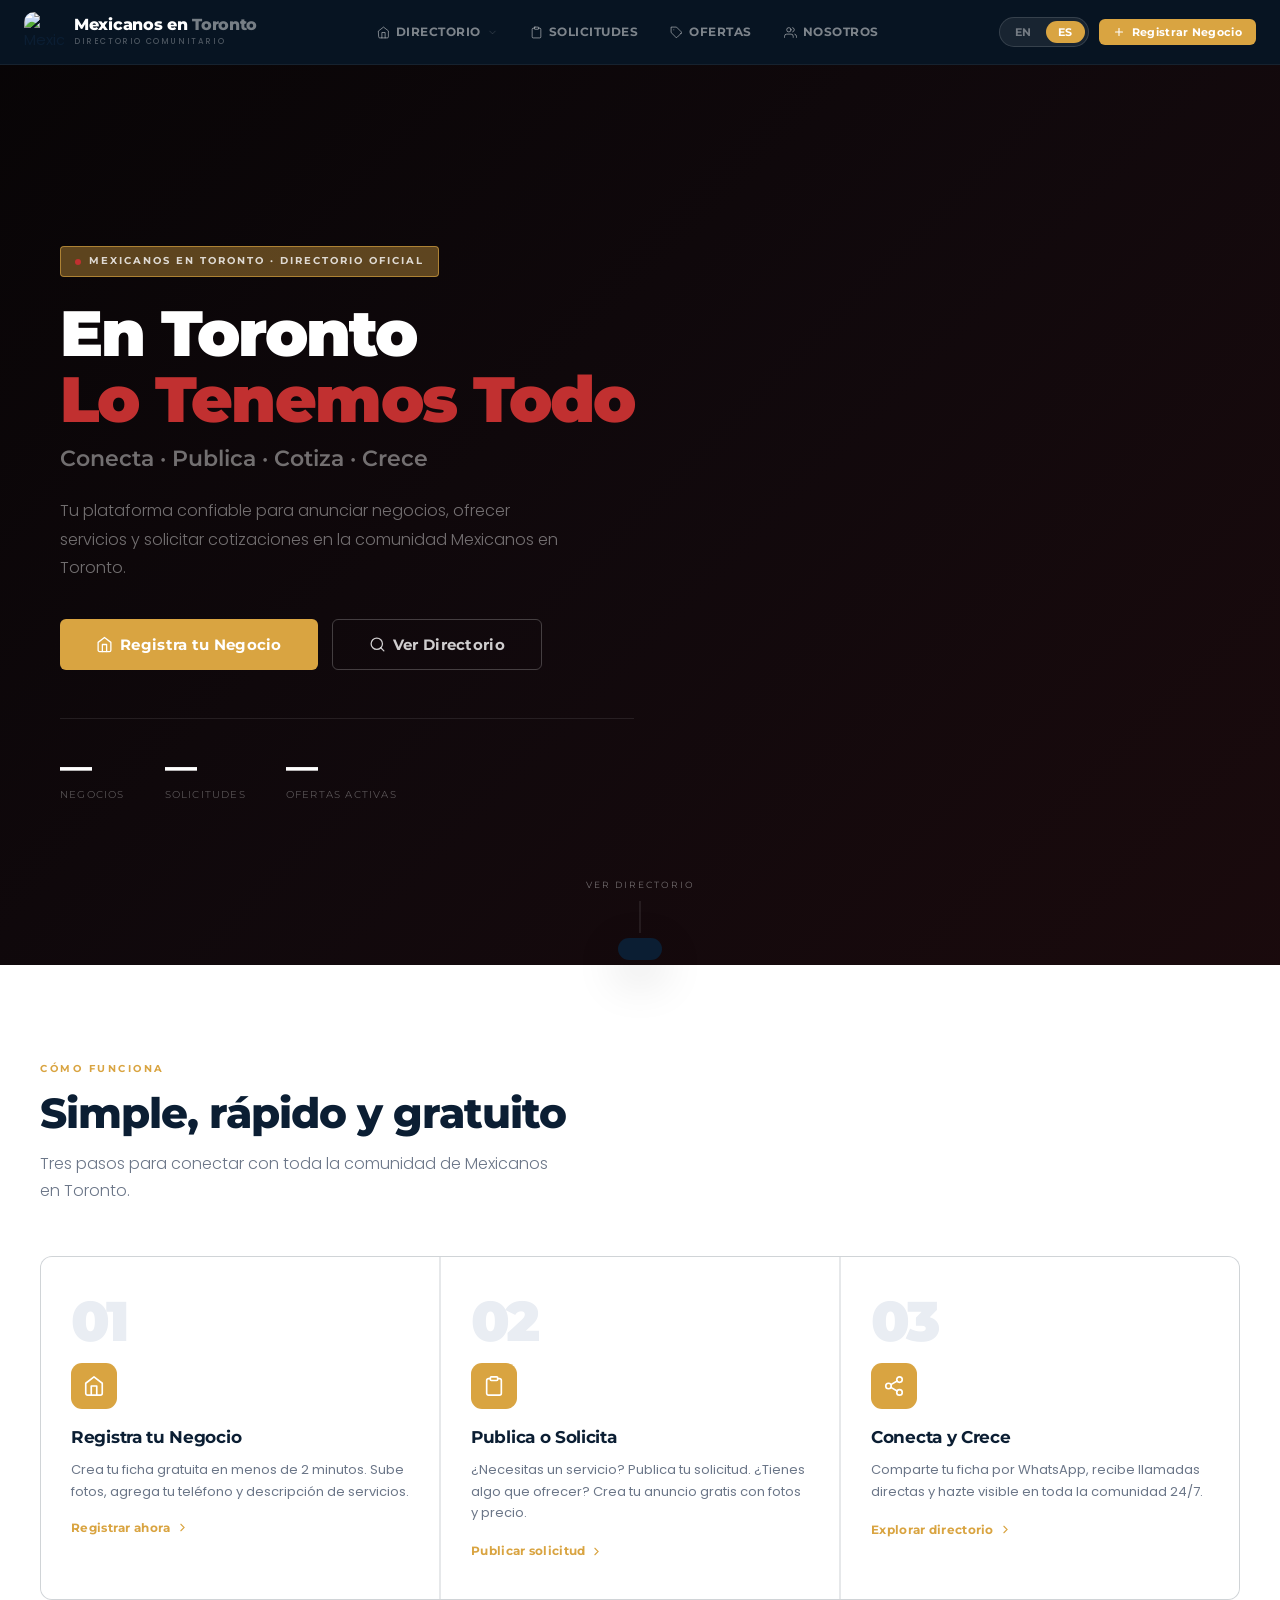
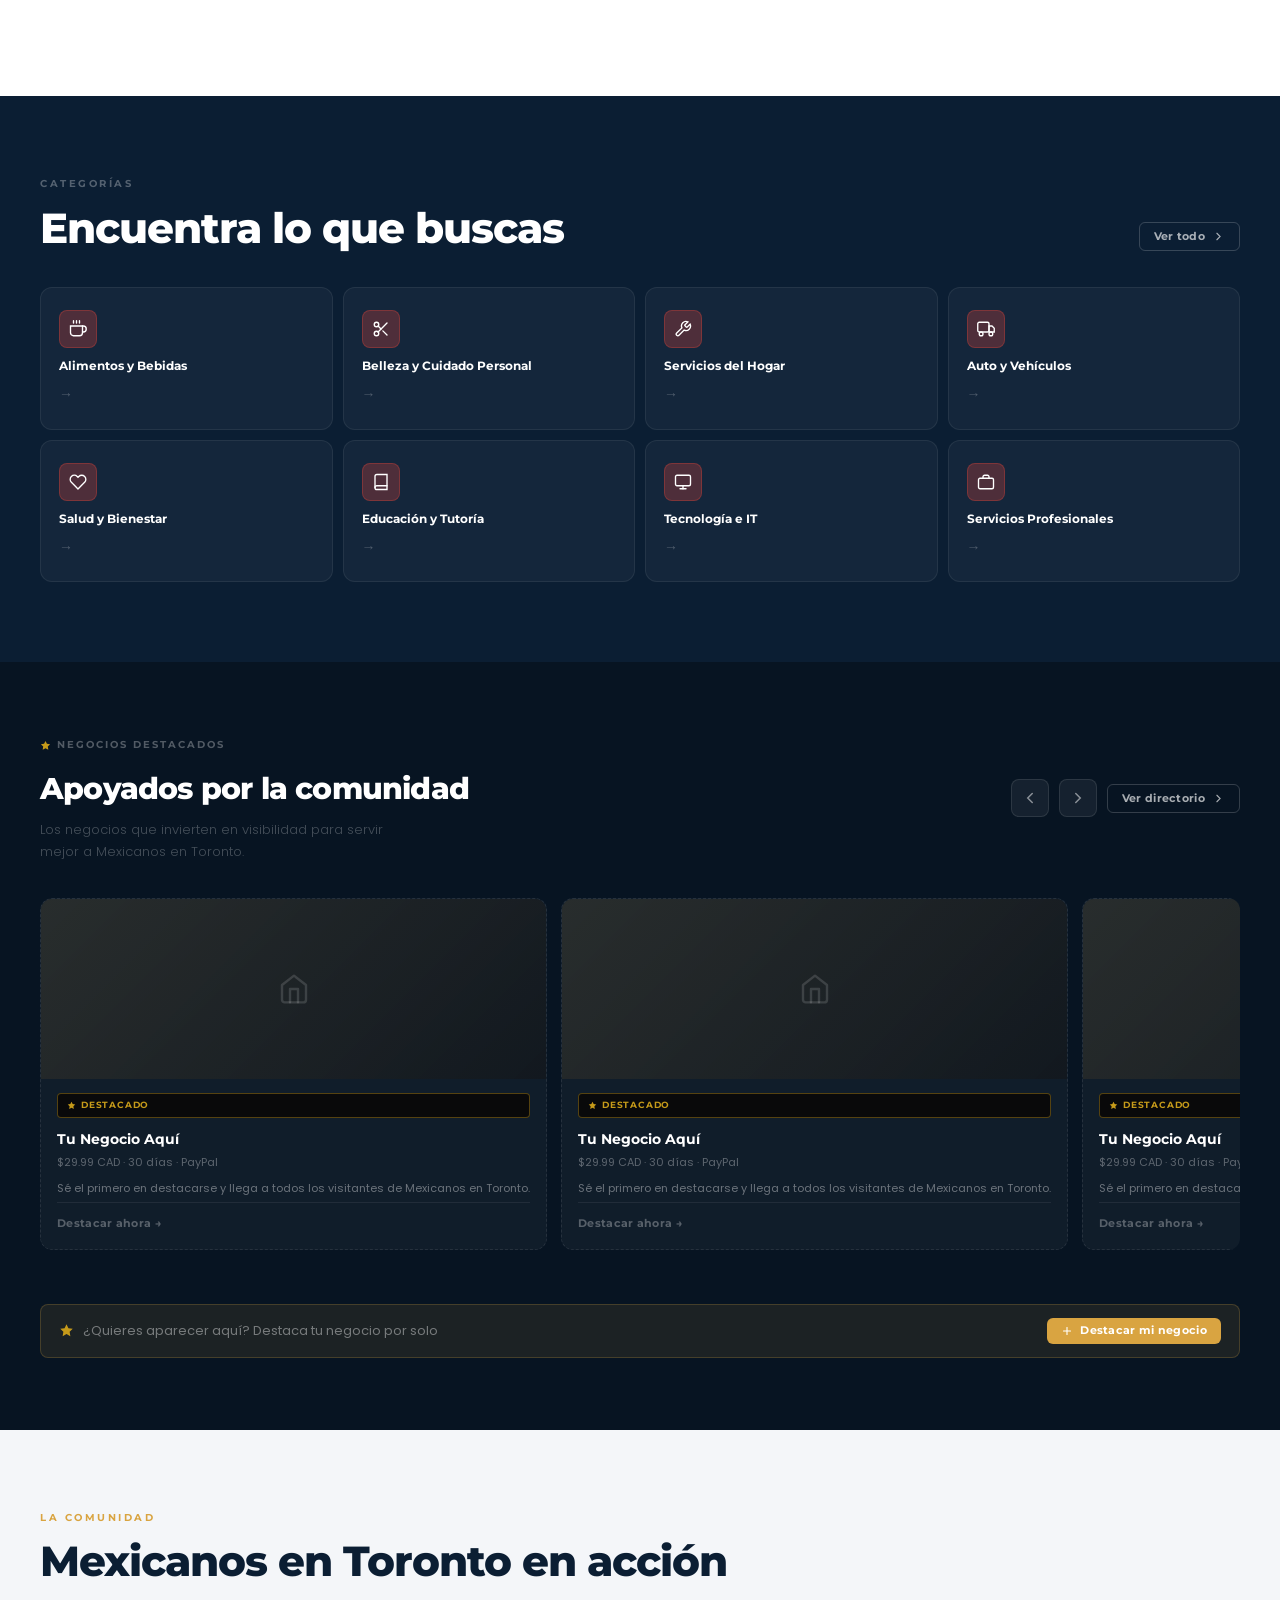
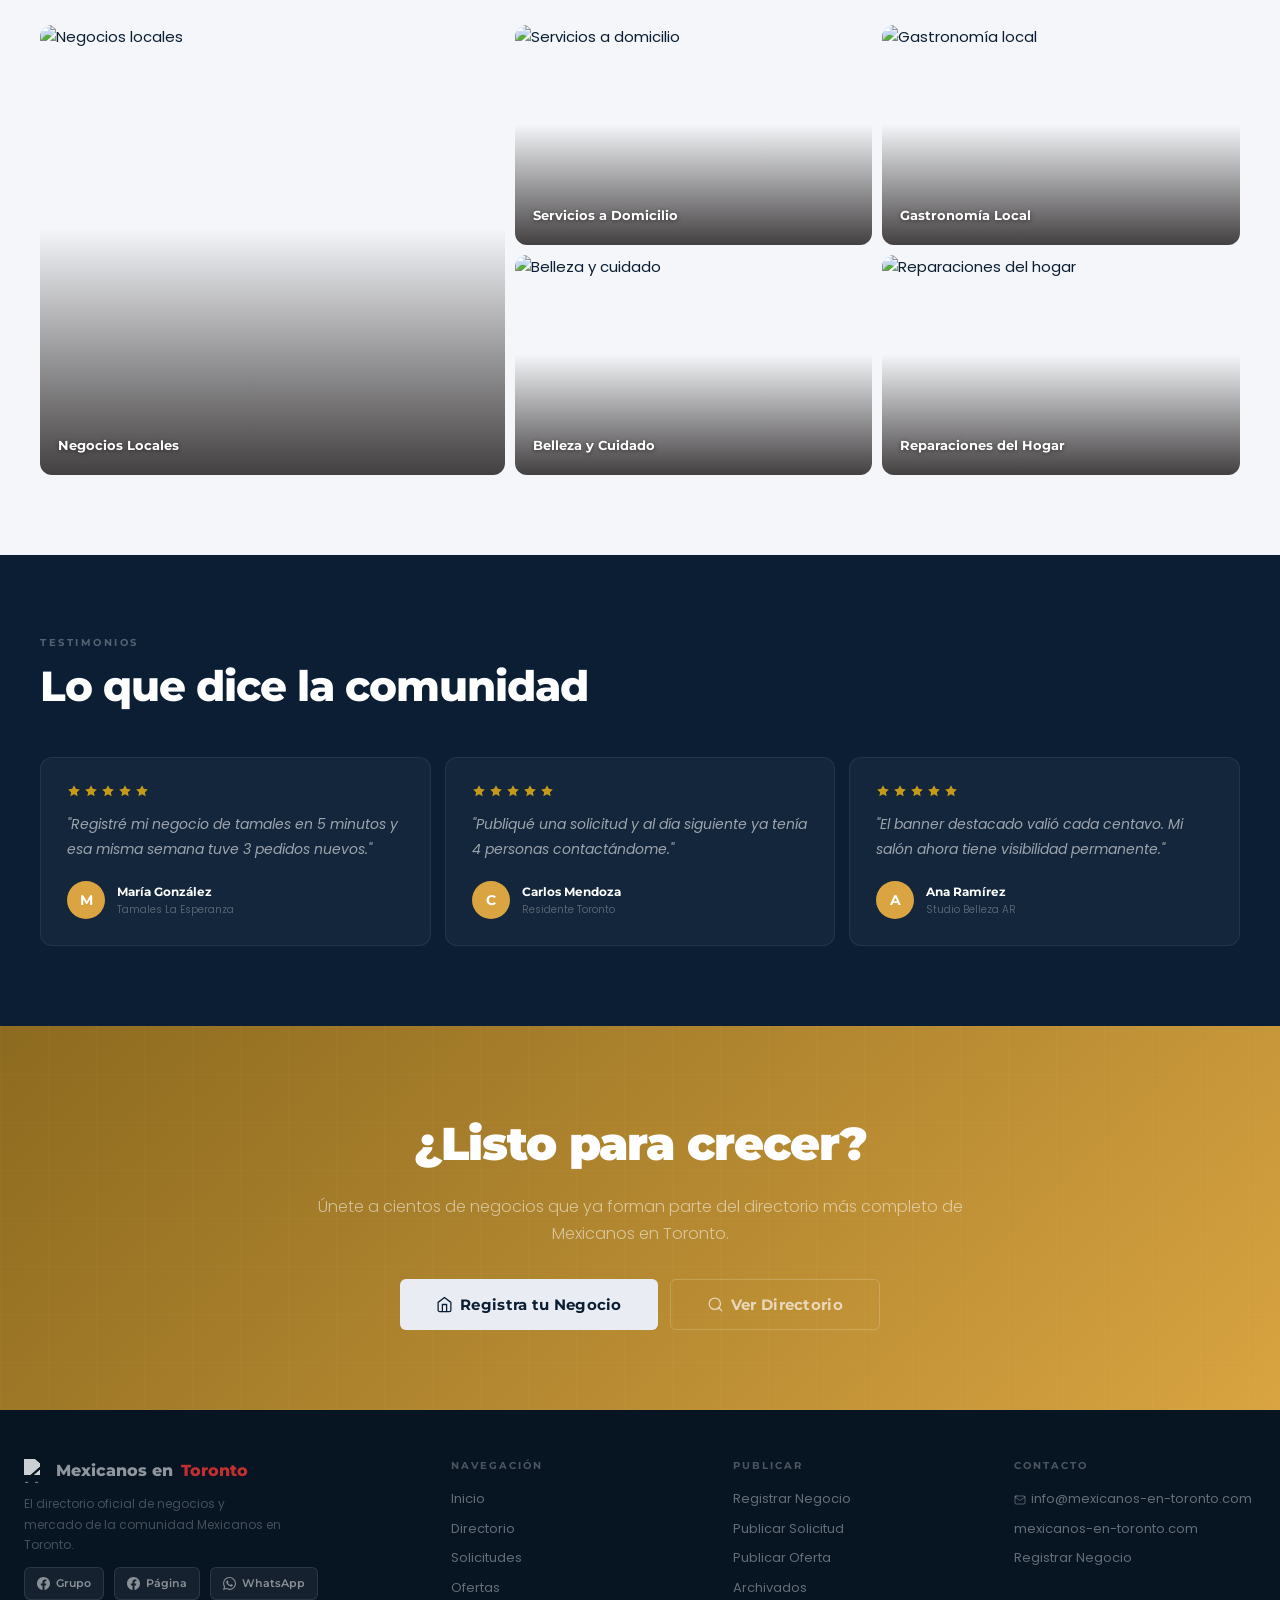
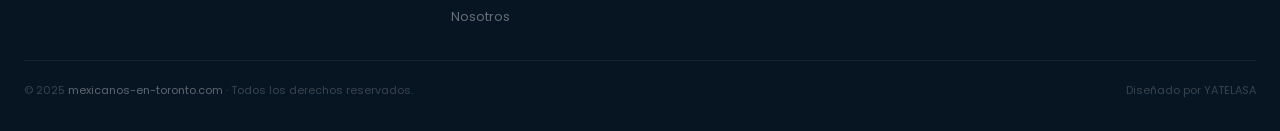
==== commit 189c3d27: "Update index.html" ====
--- a/index.html
+++ b/index.html
@@ -84,7 +84,7 @@
 <!-- HERO -->
 <section class="lp-hero">
   <!-- TODO: replace with a real Toronto/community hero photo -->
-  <div class="lp-hero-bg" style="background-image:url('https://placehold.co/1920x1080/1E1E1E/B8232B?text=Hero+Photo+%E2%80%94+Toronto')"></div>
+  <div class="lp-hero-bg" style="background-image:url('https://static.wixstatic.com/media/2dd834_f8650063edb440a9803a453a4bff6d6f~mv2.jpg')"></div>
   <div class="lp-hero-overlay"></div>
   <div class="lp-hero-inner">
     <div class="lp-hero-content">
@@ -228,11 +228,11 @@
     <h2 class="lp-section-title" data-t="photosTitle">Mexicanos en Toronto en acción</h2>
     <!-- TODO: swap these 5 placeholders for real local community photos -->
     <div class="lp-photo-grid">
-      <div class="lp-photo-item" onclick="window.location='directory.html'"><img src="https://placehold.co/700x700/ECE6DE/1E1E1E?text=Negocios+Locales" alt="Negocios locales" loading="lazy"><div class="lp-photo-overlay"><span class="lp-photo-label" data-t="photo1">Negocios Locales</span></div></div>
-      <div class="lp-photo-item" onclick="window.location='directory.html'"><img src="https://placehold.co/700x700/ECE6DE/1E1E1E?text=Servicios+a+Domicilio" alt="Servicios a domicilio" loading="lazy"><div class="lp-photo-overlay"><span class="lp-photo-label" data-t="photo2">Servicios a Domicilio</span></div></div>
-      <div class="lp-photo-item" onclick="window.location='directory.html'"><img src="https://placehold.co/700x700/ECE6DE/1E1E1E?text=Gastronomia+Local" alt="Gastronomía local" loading="lazy"><div class="lp-photo-overlay"><span class="lp-photo-label" data-t="photo3">Gastronomía Local</span></div></div>
-      <div class="lp-photo-item" onclick="window.location='directory.html'"><img src="https://placehold.co/700x700/ECE6DE/1E1E1E?text=Belleza+y+Cuidado" alt="Belleza y cuidado" loading="lazy"><div class="lp-photo-overlay"><span class="lp-photo-label" data-t="photo4">Belleza y Cuidado</span></div></div>
-      <div class="lp-photo-item" onclick="window.location='directory.html'"><img src="https://placehold.co/700x700/ECE6DE/1E1E1E?text=Reparaciones+del+Hogar" alt="Reparaciones del hogar" loading="lazy"><div class="lp-photo-overlay"><span class="lp-photo-label" data-t="photo5">Reparaciones del Hogar</span></div></div>
+      <div class="lp-photo-item" onclick="window.location='directory.html'"><img src="https://static.wixstatic.com/media/2dd834_b86d8e5a888441ee840d9c948cdd482b~mv2.jpg" alt="Negocios locales" loading="lazy"><div class="lp-photo-overlay"><span class="lp-photo-label" data-t="photo1">Negocios Locales</span></div></div>
+      <div class="lp-photo-item" onclick="window.location='directory.html'"><img src="https://static.wixstatic.com/media/2dd834_8e0912b02fb146e3a08501f18cf3eee2~mv2.jpg" alt="Servicios a domicilio" loading="lazy"><div class="lp-photo-overlay"><span class="lp-photo-label" data-t="photo2">Servicios a Domicilio</span></div></div>
+      <div class="lp-photo-item" onclick="window.location='directory.html'"><img src="https://static.wixstatic.com/media/2dd834_7c171e2ca88f43e9825e5c306ad0f4fc~mv2.jpg" alt="Gastronomía local" loading="lazy"><div class="lp-photo-overlay"><span class="lp-photo-label" data-t="photo3">Gastronomía Local</span></div></div>
+      <div class="lp-photo-item" onclick="window.location='directory.html'"><img src="https://static.wixstatic.com/media/2dd834_06f6fecf648e41adb683c3ae521fa6ef~mv2.jpg" alt="Belleza y cuidado" loading="lazy"><div class="lp-photo-overlay"><span class="lp-photo-label" data-t="photo4">Belleza y Cuidado</span></div></div>
+      <div class="lp-photo-item" onclick="window.location='directory.html'"><img src="https://static.wixstatic.com/media/2dd834_0b92a541a84445239d573bdab99ce942~mv2.jpg" alt="Reparaciones del hogar" loading="lazy"><div class="lp-photo-overlay"><span class="lp-photo-label" data-t="photo5">Reparaciones del Hogar</span></div></div>
     </div>
   </div>
 </section>
--- a/styles.css
+++ b/styles.css
@@ -1,22 +1,24 @@
 /* ================================================================
    MEXICANOS EN TORONTO — Brand Stylesheet v3
-   Terracotta #B8232B · Black #1E1E1E · Gray #6B6B6B · White #FFFFFF
+   "Toronto Skyline at Night" palette
+   City-Light Gold #D9A441 · Deep Navy #0B1E33 · Slate #6B7688 · White #FFFFFF
    Montserrat (display) + Poppins (body)
-   NOTE: palette is a placeholder — swap the --crimson* values below
-   for your final brand colors whenever you have them.
+   NOTE: --crimson* variable names are kept from the original template
+   (renaming them would mean touching every stylesheet rule below) —
+   they now hold the gold "city lights" accent instead of red.
 ================================================================ */
 :root{
-  --crimson:#B8232B; --crimson2:#D6423B; --crimson3:#7A1518; --crimson-light:rgba(184,35,43,0.09);
-  --black:#1E1E1E; --black2:#111111; --gray:#6B6B6B; --light:#F1ECE6; --surface:#F8F6F3; --card:#FFFFFF;
-  --border:rgba(30,30,30,0.10); --border-med:rgba(30,30,30,0.18);
-  --shadow-sm:0 2px 8px rgba(0,0,0,0.06); --shadow:0 4px 24px rgba(0,0,0,0.10); --shadow-lg:0 16px 48px rgba(0,0,0,0.15);
+  --crimson:#D9A441; --crimson2:#F0C169; --crimson3:#8C6A1F; --crimson-light:rgba(217,164,65,0.12);
+  --black:#0B1E33; --black2:#071422; --gray:#6B7688; --light:#E9EDF3; --surface:#F4F6F9; --card:#FFFFFF;
+  --border:rgba(11,30,51,0.10); --border-med:rgba(11,30,51,0.18);
+  --shadow-sm:0 2px 8px rgba(3,10,20,0.08); --shadow:0 4px 24px rgba(3,10,20,0.12); --shadow-lg:0 16px 48px rgba(3,10,20,0.20);
   --r:12px; --r-sm:8px; --t:0.22s cubic-bezier(0.4,0,0.2,1);
   --fd:'Montserrat',sans-serif; --fb:'Poppins',sans-serif;
   /* Icon contrast tokens */
-  --icon-on-dark:#ffffff;        /* white on dark/crimson bg */
-  --icon-on-light:#1E1E1E;       /* black on light/white bg */
-  --icon-on-surface:#B8232B;     /* crimson on surface bg */
-  --icon-muted:rgba(30,30,30,0.45); /* subtle on card bg */
+  --icon-on-dark:#ffffff;        /* white on dark navy/gold bg */
+  --icon-on-light:#0B1E33;       /* navy on light/white bg */
+  --icon-on-surface:#D9A441;     /* gold on surface bg */
+  --icon-muted:rgba(11,30,51,0.45); /* subtle on card bg */
 }
 *,*::before,*::after{box-sizing:border-box;margin:0;padding:0}
 html{scroll-behavior:smooth;-webkit-text-size-adjust:100%}
@@ -59,7 +61,7 @@
 .mega-col{display:flex;flex-direction:column;gap:3px}
 .mega-col-label{font-size:9px;font-weight:700;letter-spacing:2px;text-transform:uppercase;color:rgba(255,255,255,0.28);margin-bottom:8px;font-family:var(--fd)}
 .mega-link{display:flex;align-items:center;gap:10px;padding:8px 10px;border-radius:var(--r-sm);transition:var(--t);cursor:pointer;color:rgba(255,255,255,0.6);font-size:13px;font-weight:500;border:none;background:none;text-align:left;width:100%;text-decoration:none}
-.mega-link:hover{background:rgba(184,35,43,0.35);color:#fff}
+.mega-link:hover{background:rgba(217,164,65,0.35);color:#fff}
 .mega-link-icon{width:30px;height:30px;border-radius:7px;background:rgba(255,255,255,0.08);display:flex;align-items:center;justify-content:center;flex-shrink:0;transition:var(--t);color:#fff}
 .mega-link:hover .mega-link-icon{background:var(--crimson)}
 .mega-link-title{font-weight:600;font-size:13px;line-height:1}
@@ -75,7 +77,7 @@
 .btn:disabled{opacity:0.55;cursor:not-allowed;transform:none!important}
 .btn-crimson{background:var(--crimson);color:#fff}
 .btn-crimson svg{color:#fff}
-.btn-crimson:hover:not(:disabled){background:var(--crimson2);transform:translateY(-1px);box-shadow:0 6px 20px rgba(184,35,43,0.4)}
+.btn-crimson:hover:not(:disabled){background:var(--crimson2);transform:translateY(-1px);box-shadow:0 6px 20px rgba(217,164,65,0.4)}
 .btn-outline{background:transparent;color:rgba(255,255,255,0.8);border:1.5px solid rgba(255,255,255,0.22)}
 .btn-outline svg{color:rgba(255,255,255,0.8)}
 .btn-outline:hover{background:rgba(255,255,255,0.09);color:#fff;border-color:rgba(255,255,255,0.45)}
@@ -91,9 +93,9 @@
 .btn-sm{padding:7px 14px;font-size:11px}
 .btn-lg{padding:14px 28px;font-size:14px}
 .btn-xl{padding:16px 36px;font-size:15px}
-.fab{position:fixed;bottom:28px;right:28px;z-index:150;background:var(--crimson);color:#fff;border:none;border-radius:50px;padding:14px 22px;display:flex;align-items:center;gap:9px;font-family:var(--fd);font-size:13px;font-weight:700;cursor:pointer;box-shadow:0 8px 28px rgba(184,35,43,0.5);transition:var(--t);letter-spacing:0.3px}
+.fab{position:fixed;bottom:28px;right:28px;z-index:150;background:var(--crimson);color:#fff;border:none;border-radius:50px;padding:14px 22px;display:flex;align-items:center;gap:9px;font-family:var(--fd);font-size:13px;font-weight:700;cursor:pointer;box-shadow:0 8px 28px rgba(217,164,65,0.5);transition:var(--t);letter-spacing:0.3px}
 .fab svg{color:#fff}
-.fab:hover{background:var(--crimson2);transform:translateY(-2px);box-shadow:0 12px 36px rgba(184,35,43,0.55)}
+.fab:hover{background:var(--crimson2);transform:translateY(-2px);box-shadow:0 12px 36px rgba(217,164,65,0.55)}
 .fab-label{white-space:nowrap}
 
 /* ════ LANDING PAGE ════ */
@@ -102,7 +104,7 @@
 .lp-hero-overlay{position:absolute;inset:0;background:linear-gradient(135deg,rgba(8,3,3,0.90) 0%,rgba(20,5,5,0.75) 50%,rgba(30,8,8,0.82) 100%)}
 .lp-hero-inner{position:relative;z-index:2;flex:1;display:flex;align-items:center;max-width:1400px;margin:0 auto;padding:100px 60px 80px;width:100%}
 .lp-hero-content{max-width:680px}
-.lp-eyebrow{display:inline-flex;align-items:center;gap:8px;background:rgba(184,35,43,0.4);border:1px solid rgba(184,35,43,0.65);border-radius:4px;padding:6px 14px;font-size:10px;font-weight:700;color:rgba(255,255,255,0.8);letter-spacing:2px;text-transform:uppercase;font-family:var(--fd);margin-bottom:24px}
+.lp-eyebrow{display:inline-flex;align-items:center;gap:8px;background:rgba(217,164,65,0.4);border:1px solid rgba(217,164,65,0.65);border-radius:4px;padding:6px 14px;font-size:10px;font-weight:700;color:rgba(255,255,255,0.8);letter-spacing:2px;text-transform:uppercase;font-family:var(--fd);margin-bottom:24px}
 .lp-eyebrow-dot{width:6px;height:6px;border-radius:50%;background:#c13030;flex-shrink:0}
 .lp-headline{font-family:var(--fd);font-size:clamp(36px,5vw,72px);font-weight:900;color:#fff;line-height:1.03;letter-spacing:-2px;margin-bottom:8px}
 .lp-headline .accent{color:#c13030}
@@ -142,7 +144,7 @@
 .lp-cats-header{display:flex;align-items:flex-end;justify-content:space-between;margin-bottom:36px;gap:20px;flex-wrap:wrap}
 .lp-cats-grid{display:grid;grid-template-columns:repeat(4,1fr);gap:10px}
 .lp-cat-card{background:rgba(255,255,255,0.04);border:1px solid rgba(255,255,255,0.07);border-radius:var(--r);padding:22px 18px;cursor:pointer;transition:var(--t);display:flex;flex-direction:column;align-items:flex-start;gap:10px}
-.lp-cat-card:hover{background:rgba(184,35,43,0.3);border-color:rgba(214,66,59,0.5);transform:translateY(-2px)}
+.lp-cat-card:hover{background:rgba(217,164,65,0.3);border-color:rgba(214,66,59,0.5);transform:translateY(-2px)}
 /* crimson bg icon wrapper → white icon */
 .lp-cat-icon{width:38px;height:38px;border-radius:8px;background:rgba(214,66,59,0.3);border:1px solid rgba(214,66,59,0.35);display:flex;align-items:center;justify-content:center;flex-shrink:0;color:#fff}
 .lp-cat-icon svg{color:#fff}
@@ -162,7 +164,7 @@
 /* Prev / Next arrows */
 .lp-feat-arrow{width:38px;height:38px;border-radius:8px;background:rgba(255,255,255,0.06);border:1px solid rgba(255,255,255,0.1);display:flex;align-items:center;justify-content:center;cursor:pointer;transition:var(--t);color:rgba(255,255,255,0.5);flex-shrink:0}
 .lp-feat-arrow svg{color:rgba(255,255,255,0.5);transition:var(--t)}
-.lp-feat-arrow:hover{background:rgba(184,35,43,0.4);border-color:rgba(184,35,43,0.6);color:#fff}
+.lp-feat-arrow:hover{background:rgba(217,164,65,0.4);border-color:rgba(217,164,65,0.6);color:#fff}
 .lp-feat-arrow:hover svg{color:#fff}
 
 /* Viewport clips the track */
@@ -179,7 +181,7 @@
   border-radius:var(--r);overflow:hidden;transition:border-color var(--t),box-shadow var(--t),transform var(--t);
   display:flex;flex-direction:column;
 }
-.lp-feat-card:hover{border-color:rgba(184,35,43,0.5);transform:translateY(-3px);box-shadow:0 16px 40px rgba(0,0,0,0.4)}
+.lp-feat-card:hover{border-color:rgba(217,164,65,0.5);transform:translateY(-3px);box-shadow:0 16px 40px rgba(0,0,0,0.4)}
 .lp-feat-card--star{border-color:rgba(197,154,26,0.25)}
 .lp-feat-card--star:hover{border-color:rgba(197,154,26,0.5)}
 
@@ -211,8 +213,8 @@
 
 /* Placeholder state */
 .lp-feat-placeholder{border-style:dashed!important;border-color:rgba(255,255,255,0.09)!important}
-.lp-feat-placeholder:hover{border-color:rgba(184,35,43,0.45)!important}
-.lp-feat-card-img--empty{background:linear-gradient(135deg,rgba(184,35,43,0.12),rgba(20,20,20,0.5))}
+.lp-feat-placeholder:hover{border-color:rgba(217,164,65,0.45)!important}
+.lp-feat-card-img--empty{background:linear-gradient(135deg,rgba(217,164,65,0.12),rgba(20,20,20,0.5))}
 .lp-feat-card-cta{font-family:var(--fd);font-size:11px;font-weight:700;color:rgba(255,255,255,0.3);letter-spacing:0.3px;transition:var(--t)}
 .lp-feat-placeholder:hover .lp-feat-card-cta{color:rgba(255,255,255,0.6)}
 
@@ -229,7 +231,7 @@
 .lp-feat-dot:hover{background:rgba(255,255,255,0.4)}
 
 /* Upsell strip */
-.lp-feat-upsell{display:flex;align-items:center;justify-content:space-between;gap:16px;background:rgba(184,35,43,0.1);border:1px solid rgba(184,35,43,0.22);border-radius:var(--r-sm);padding:13px 18px;flex-wrap:wrap}
+.lp-feat-upsell{display:flex;align-items:center;justify-content:space-between;gap:16px;background:rgba(217,164,65,0.1);border:1px solid rgba(217,164,65,0.22);border-radius:var(--r-sm);padding:13px 18px;flex-wrap:wrap}
 .lp-feat-upsell-text{display:flex;align-items:center;gap:9px;font-size:13px;color:rgba(255,255,255,0.4);font-weight:400;flex:1;min-width:180px}
 .lp-feat-upsell-text strong{color:rgba(255,255,255,0.65);font-weight:600}
 
@@ -280,7 +282,7 @@
 .about-hero{background:var(--black2);padding:100px 24px 80px;position:relative;overflow:hidden;text-align:center}
 .about-hero-bg{position:absolute;inset:0;background-size:cover;background-position:center;opacity:0.18}
 .about-hero-inner{position:relative;z-index:1;max-width:800px;margin:0 auto}
-.about-hero-eyebrow{display:inline-flex;align-items:center;gap:8px;background:rgba(184,35,43,0.4);border:1px solid rgba(184,35,43,0.65);border-radius:4px;padding:6px 14px;font-size:10px;font-weight:700;color:rgba(255,255,255,0.8);letter-spacing:2px;text-transform:uppercase;font-family:var(--fd);margin-bottom:24px}
+.about-hero-eyebrow{display:inline-flex;align-items:center;gap:8px;background:rgba(217,164,65,0.4);border:1px solid rgba(217,164,65,0.65);border-radius:4px;padding:6px 14px;font-size:10px;font-weight:700;color:rgba(255,255,255,0.8);letter-spacing:2px;text-transform:uppercase;font-family:var(--fd);margin-bottom:24px}
 .about-hero-title{font-family:var(--fd);font-size:clamp(32px,5vw,60px);font-weight:900;color:#fff;letter-spacing:-2px;line-height:1.05;margin-bottom:20px}
 .about-hero-title .accent{color:#c13030}
 .about-hero-sub{font-size:17px;color:rgba(255,255,255,0.45);line-height:1.75;max-width:580px;margin:0 auto;font-weight:300}
@@ -310,10 +312,10 @@
 .about-team-name{font-family:var(--fd);font-size:15px;font-weight:700;color:var(--black);margin-bottom:3px}
 .about-team-role{font-size:12px;color:var(--gray)}
 .about-team-card--collab{transition:var(--t)}
-.about-team-card--collab:hover .about-team-photo{border-color:rgba(184,35,43,0.5)!important}
+.about-team-card--collab:hover .about-team-photo{border-color:rgba(217,164,65,0.5)!important}
 .about-collab-btn{display:inline-flex;align-items:center;gap:7px;margin-top:12px;padding:9px 18px;background:var(--crimson);color:#fff;border-radius:6px;font-family:var(--fd);font-size:12px;font-weight:700;text-decoration:none;transition:var(--t);letter-spacing:0.3px}
 .about-collab-btn svg{color:#fff}
-.about-collab-btn:hover{background:var(--crimson2);transform:translateY(-1px);box-shadow:0 6px 18px rgba(184,35,43,0.4)}
+.about-collab-btn:hover{background:var(--crimson2);transform:translateY(-1px);box-shadow:0 6px 18px rgba(217,164,65,0.4)}
 .about-cta{background:linear-gradient(135deg,var(--crimson3),var(--crimson));padding:72px 24px;text-align:center;position:relative;overflow:hidden}
 .about-cta::before{content:'';position:absolute;inset:0;background-image:linear-gradient(rgba(255,255,255,0.025) 1px,transparent 1px),linear-gradient(90deg,rgba(255,255,255,0.025) 1px,transparent 1px);background-size:48px 48px;pointer-events:none}
 .about-cta-inner{position:relative;z-index:1}
@@ -352,7 +354,7 @@
 .sec-tab.active{color:var(--crimson);border-bottom-color:var(--crimson)}
 .sec-tab.active svg{color:var(--crimson)}
 .sec-tab-count{background:var(--light);color:var(--gray);padding:2px 7px;border-radius:4px;font-size:10px;font-weight:700;font-family:var(--fd);min-width:22px;text-align:center}
-.sec-tab.active .sec-tab-count{background:rgba(184,35,43,0.1);color:var(--crimson)}
+.sec-tab.active .sec-tab-count{background:rgba(217,164,65,0.1);color:var(--crimson)}
 
 .main-content{max-width:1400px;margin:0 auto;padding:32px 24px 64px}
 .section-header{display:flex;align-items:flex-end;justify-content:space-between;margin-bottom:24px;gap:16px;flex-wrap:wrap}
@@ -382,7 +384,7 @@
 .search-icon svg{color:var(--black)}
 .search-input{width:100%;padding:10px 14px 10px 38px;border:1.5px solid var(--border-med);border-radius:6px;background:#fff;font-size:13px;outline:none;transition:var(--t);color:var(--black);font-family:var(--fb)}
 .search-input::placeholder{color:var(--gray)}
-.search-input:focus{border-color:var(--crimson);box-shadow:0 0 0 3px rgba(184,35,43,0.07)}
+.search-input:focus{border-color:var(--crimson);box-shadow:0 0 0 3px rgba(217,164,65,0.07)}
 .filter-chips{display:flex;gap:6px;flex-wrap:wrap}
 .chip{padding:6px 14px;border-radius:4px;font-size:11px;font-weight:700;cursor:pointer;transition:var(--t);border:1.5px solid var(--border-med);background:#fff;color:var(--gray);white-space:nowrap;font-family:var(--fd);letter-spacing:0.3px;user-select:none}
 .chip *{pointer-events:none} /* prevent child spans from swallowing click events */
@@ -393,30 +395,30 @@
 .biz-grid{display:grid;grid-template-columns:repeat(auto-fill,minmax(340px,1fr));gap:14px}
 .biz-card{background:var(--card);border-radius:var(--r);border:1.5px solid var(--border);display:flex;align-items:center;gap:14px;padding:16px 18px;transition:var(--t);position:relative;overflow:hidden;cursor:pointer;min-width:0}
 .biz-card::before{content:'';position:absolute;left:0;top:0;bottom:0;width:3px;background:var(--crimson);transform:scaleY(0);transform-origin:bottom;transition:var(--t)}
-.biz-card:hover{box-shadow:var(--shadow-lg);transform:translateY(-2px);border-color:rgba(184,35,43,0.2)}
+.biz-card:hover{box-shadow:var(--shadow-lg);transform:translateY(-2px);border-color:rgba(217,164,65,0.2)}
 .biz-card:hover::before{transform:scaleY(1)}
-.biz-card.featured{border-color:rgba(184,35,43,0.25);padding-top:30px}
+.biz-card.featured{border-color:rgba(217,164,65,0.25);padding-top:30px}
 .biz-featured-badge{display:none;position:absolute;top:10px;left:10px;align-items:center;gap:4px;background:var(--crimson);color:#fff;font-size:8px;font-weight:700;padding:3px 8px;border-radius:4px;text-transform:uppercase;letter-spacing:0.5px;font-family:var(--fd)}
 .biz-featured-badge svg{color:#fff}
 .biz-card.featured .biz-featured-badge{display:flex}
 /* biz avatar: light bg → dark icon */
 .biz-avatar{width:52px;height:52px;border-radius:10px;flex-shrink:0;background:var(--light);display:flex;align-items:center;justify-content:center;overflow:hidden;color:var(--black)}
-.biz-avatar svg{color:rgba(30,30,30,0.4)}
+.biz-avatar svg{color:rgba(11,30,51,0.4)}
 .biz-avatar img{width:100%;height:100%;object-fit:cover}
 .biz-info{flex:1;min-width:0}
 .biz-name{font-family:var(--fd);font-size:14px;font-weight:700;white-space:nowrap;overflow:hidden;text-overflow:ellipsis;color:var(--black)}
 .biz-type{font-size:11px;color:var(--gray);margin-top:1px;white-space:nowrap;overflow:hidden;text-overflow:ellipsis}
 .biz-tags{display:flex;gap:5px;margin-top:6px;flex-wrap:wrap}
 .tag{padding:2px 8px;border-radius:4px;font-size:9px;font-weight:700;font-family:var(--fd);letter-spacing:0.3px}
-.tag-cat{background:rgba(30,30,30,0.07);color:rgba(30,30,30,0.5)}
-.tag-new{background:rgba(184,35,43,0.09);color:var(--crimson)}
+.tag-cat{background:rgba(11,30,51,0.07);color:rgba(11,30,51,0.5)}
+.tag-new{background:rgba(217,164,65,0.09);color:var(--crimson)}
 .biz-right{display:flex;flex-direction:column;align-items:flex-end;gap:6px;flex-shrink:0}
 .biz-phone{font-size:11px;color:var(--crimson);white-space:nowrap;font-family:var(--fd);font-weight:600}
 .biz-time{font-size:9px;color:var(--gray);white-space:nowrap}
 .biz-actions{display:flex;gap:5px}
 /* icon-btn: white bg → dark icon */
 .icon-btn{width:30px;height:30px;border-radius:6px;display:flex;align-items:center;justify-content:center;cursor:pointer;transition:var(--t);border:1.5px solid var(--border-med);background:#fff;color:var(--black);text-decoration:none}
-.icon-btn svg{color:rgba(30,30,30,0.5);transition:var(--t)}
+.icon-btn svg{color:rgba(11,30,51,0.5);transition:var(--t)}
 .icon-btn:hover{background:var(--black);border-color:var(--black)}
 .icon-btn:hover svg{color:#fff}
 
@@ -429,10 +431,10 @@
 .mc-header{display:flex;align-items:center;justify-content:space-between;gap:8px;margin-bottom:10px}
 .mc-type{font-size:9px;font-weight:700;letter-spacing:1.5px;text-transform:uppercase;padding:3px 8px;border-radius:4px;font-family:var(--fd);display:flex;align-items:center;gap:5px}
 /* req-type: light bg → dark icon+text */
-.req-type{background:rgba(30,30,30,0.07);color:var(--black)}
+.req-type{background:rgba(11,30,51,0.07);color:var(--black)}
 .req-type svg{color:var(--black)}
 /* off-type: light crimson bg → crimson text */
-.off-type{background:rgba(184,35,43,0.08);color:var(--crimson)}
+.off-type{background:rgba(217,164,65,0.08);color:var(--crimson)}
 .off-type svg{color:var(--crimson)}
 .mc-title{font-family:var(--fd);font-size:14px;font-weight:700;line-height:1.35;margin-bottom:6px;color:var(--black)}
 .mc-desc{font-size:12px;color:var(--gray);line-height:1.6;display:-webkit-box;-webkit-line-clamp:2;-webkit-box-orient:vertical;overflow:hidden}
@@ -452,14 +454,14 @@
 
 /* ERROR / EMPTY STATES */
 .error-state{text-align:center;padding:48px 20px;grid-column:1/-1}
-.error-state-icon{width:52px;height:52px;border-radius:14px;background:rgba(184,35,43,0.1);border:1px solid rgba(184,35,43,0.18);display:flex;align-items:center;justify-content:center;margin:0 auto 16px;color:var(--crimson)}
+.error-state-icon{width:52px;height:52px;border-radius:14px;background:rgba(217,164,65,0.1);border:1px solid rgba(217,164,65,0.18);display:flex;align-items:center;justify-content:center;margin:0 auto 16px;color:var(--crimson)}
 .error-state-icon svg{color:var(--crimson)}
 .error-state h3{font-family:var(--fd);font-size:16px;font-weight:700;color:var(--black);margin-bottom:6px}
 .error-state p{font-size:13px;color:var(--gray);margin-bottom:0}
 .empty-state{text-align:center;padding:60px 20px;color:var(--gray);grid-column:1/-1}
 /* empty icon: light bg → dark icon for contrast */
-.empty-state-icon{width:52px;height:52px;border-radius:14px;background:var(--light);border:1px solid var(--border-med);display:flex;align-items:center;justify-content:center;margin:0 auto 16px;color:rgba(30,30,30,0.45)}
-.empty-state-icon svg{color:rgba(30,30,30,0.45)}
+.empty-state-icon{width:52px;height:52px;border-radius:14px;background:var(--light);border:1px solid var(--border-med);display:flex;align-items:center;justify-content:center;margin:0 auto 16px;color:rgba(11,30,51,0.45)}
+.empty-state-icon svg{color:rgba(11,30,51,0.45)}
 .empty-state h3{font-family:var(--fd);font-size:17px;font-weight:700;margin-bottom:6px;color:var(--black)}
 .empty-state p{font-size:12px}
 .loading{display:flex;align-items:center;justify-content:center;padding:56px;gap:12px;color:var(--gray);grid-column:1/-1;font-family:var(--fd);font-size:13px}
@@ -478,7 +480,7 @@
 .modal-header{display:flex;align-items:center;justify-content:space-between;padding:20px 24px 16px;border-bottom:1px solid var(--border);position:sticky;top:0;background:#fff;z-index:1;border-radius:16px 16px 0 0}
 .modal-title{font-family:var(--fd);font-size:17px;font-weight:800;display:flex;align-items:center;gap:10px;color:var(--black)}
 /* modal icon: light crimson bg → crimson icon */
-.modal-title-icon{width:34px;height:34px;border-radius:8px;background:rgba(184,35,43,0.1);border:1px solid rgba(184,35,43,0.15);display:flex;align-items:center;justify-content:center;flex-shrink:0;color:var(--crimson)}
+.modal-title-icon{width:34px;height:34px;border-radius:8px;background:rgba(217,164,65,0.1);border:1px solid rgba(217,164,65,0.15);display:flex;align-items:center;justify-content:center;flex-shrink:0;color:var(--crimson)}
 .modal-title-icon svg{color:var(--crimson)}
 .modal-close{width:32px;height:32px;border-radius:7px;display:flex;align-items:center;justify-content:center;cursor:pointer;transition:var(--t);background:var(--light);border:none;color:var(--gray)}
 .modal-close svg{color:var(--gray)}
@@ -490,13 +492,13 @@
 .form-label{display:block;font-size:10px;font-weight:700;color:var(--black);margin-bottom:5px;text-transform:uppercase;letter-spacing:0.7px;font-family:var(--fd)}
 .form-label .req{color:var(--crimson)}
 .form-input,.form-select,.form-textarea{width:100%;padding:10px 13px;border:1.5px solid var(--border-med);border-radius:var(--r-sm);background:var(--surface);font-size:13px;outline:none;transition:var(--t);color:var(--black);font-family:var(--fb)}
-.form-input:focus,.form-select:focus,.form-textarea:focus{border-color:var(--crimson);background:#fff;box-shadow:0 0 0 3px rgba(184,35,43,0.06)}
+.form-input:focus,.form-select:focus,.form-textarea:focus{border-color:var(--crimson);background:#fff;box-shadow:0 0 0 3px rgba(217,164,65,0.06)}
 .form-textarea{resize:vertical;min-height:88px}
 .upload-zone{position:relative;border:2px dashed var(--border-med);border-radius:var(--r-sm);padding:24px;text-align:center;cursor:pointer;transition:var(--t);background:var(--surface)}
-.upload-zone:hover{border-color:var(--crimson);background:rgba(184,35,43,0.02)}
+.upload-zone:hover{border-color:var(--crimson);background:rgba(217,164,65,0.02)}
 /* upload icon: light bg → dark icon */
-.upload-icon-wrap{width:44px;height:44px;border-radius:10px;background:var(--light);border:1px solid var(--border-med);display:flex;align-items:center;justify-content:center;margin:0 auto 10px;color:rgba(30,30,30,0.45)}
-.upload-icon-wrap svg{color:rgba(30,30,30,0.45)}
+.upload-icon-wrap{width:44px;height:44px;border-radius:10px;background:var(--light);border:1px solid var(--border-med);display:flex;align-items:center;justify-content:center;margin:0 auto 10px;color:rgba(11,30,51,0.45)}
+.upload-icon-wrap svg{color:rgba(11,30,51,0.45)}
 .upload-zone p{font-size:11px;color:var(--gray);line-height:1.5}
 .img-preview{width:100%;max-height:140px;object-fit:cover;border-radius:7px;margin-top:10px;display:none}
 .upload-del{display:none;position:absolute;top:10px;right:10px;width:26px;height:26px;border-radius:50%;background:var(--crimson);border:none;color:#fff;font-size:12px;cursor:pointer;align-items:center;justify-content:center;transition:var(--t);z-index:3}
@@ -505,14 +507,14 @@
 .upload-del:hover{background:var(--crimson3)}
 .upload-progress{height:3px;background:var(--border);border-radius:3px;margin-top:8px;overflow:hidden;display:none}
 .upload-progress-bar{height:100%;background:var(--crimson);border-radius:3px;transition:width 0.3s ease}
-.banner-upsell{background:linear-gradient(135deg,rgba(184,35,43,0.05),rgba(184,35,43,0.01));border:1.5px solid rgba(184,35,43,0.14);border-radius:var(--r-sm);padding:16px;margin-top:4px}
+.banner-upsell{background:linear-gradient(135deg,rgba(217,164,65,0.05),rgba(217,164,65,0.01));border:1.5px solid rgba(217,164,65,0.14);border-radius:var(--r-sm);padding:16px;margin-top:4px}
 .banner-upsell-title{font-family:var(--fd);font-size:13px;font-weight:700;color:var(--crimson);margin-bottom:6px;display:flex;align-items:center;gap:7px}
 .banner-upsell-title svg{color:var(--crimson)}
 .banner-upsell p{font-size:11px;color:var(--gray);margin-bottom:12px;line-height:1.55}
 .check-row{display:flex;align-items:center;gap:10px;cursor:pointer}
 .check-row input[type=checkbox]{width:16px;height:16px;cursor:pointer;accent-color:var(--crimson);flex-shrink:0}
 .check-row label{font-size:12px;cursor:pointer;line-height:1.4;font-weight:500}
-.banner-note{display:none;margin-top:10px;font-size:11px;color:var(--gray);padding:9px 12px;background:rgba(184,35,43,0.04);border-radius:6px;line-height:1.55;border-left:3px solid var(--crimson)}
+.banner-note{display:none;margin-top:10px;font-size:11px;color:var(--gray);padding:9px 12px;background:rgba(217,164,65,0.04);border-radius:6px;line-height:1.55;border-left:3px solid var(--crimson)}
 .submit-result{padding:12px 14px;border-radius:var(--r-sm);font-size:13px;text-align:center;margin-top:14px;display:none;line-height:1.5;font-weight:500;font-family:var(--fd)}
 .submit-result.success{background:rgba(0,120,80,0.07);color:#005F38;border:1px solid rgba(0,120,80,0.18);display:block}
 .submit-result.error{background:rgba(180,0,0,0.07);color:var(--crimson);border:1px solid rgba(180,0,0,0.18);display:block}
@@ -566,10 +568,10 @@
 .banner-header svg{color:#c59a1a}
 
 /* Biz card: biz-avatar on light bg → muted dark */
-.biz-avatar svg{color:rgba(30,30,30,0.38)!important}
+.biz-avatar svg{color:rgba(11,30,51,0.38)!important}
 
 /* Biz card action icons: white bg → dark, hover white */
-.icon-btn svg{color:rgba(30,30,30,0.45)!important}
+.icon-btn svg{color:rgba(11,30,51,0.45)!important}
 .icon-btn:hover svg{color:#fff!important}
 
 /* Market card icons */
@@ -583,14 +585,14 @@
 .modal-close:hover svg{color:#fff!important}
 
 /* Form upload zone: light bg → muted dark */
-.upload-icon-wrap svg{color:rgba(30,30,30,0.4)!important}
+.upload-icon-wrap svg{color:rgba(11,30,51,0.4)!important}
 .upload-del svg{color:#fff!important}
 
 /* Search icon: white bg → dark */
 .search-icon svg{color:var(--black)!important;opacity:0.45}
 
 /* Empty/error state icons: light bg → muted dark */
-.empty-state-icon svg{color:rgba(30,30,30,0.4)!important}
+.empty-state-icon svg{color:rgba(11,30,51,0.4)!important}
 .error-state-icon svg{color:var(--crimson)!important}
 
 /* Footer link icons */
@@ -608,7 +610,7 @@
 .detail-body{padding:22px 24px 26px}
 .detail-name{font-family:var(--fd);font-size:20px;font-weight:800;line-height:1.2;margin-bottom:3px;color:var(--black)}
 .detail-sub{font-size:12px;color:var(--gray);margin-bottom:14px}
-.detail-desc{font-size:13px;color:rgba(30,30,30,0.7);line-height:1.75;margin-bottom:18px;white-space:pre-wrap}
+.detail-desc{font-size:13px;color:rgba(11,30,51,0.7);line-height:1.75;margin-bottom:18px;white-space:pre-wrap}
 .detail-meta{display:grid;grid-template-columns:1fr 1fr;gap:8px;margin-bottom:20px}
 .detail-meta-item{background:var(--surface);border-radius:8px;padding:10px 13px;border:1px solid var(--border)}
 .dmi-label{font-size:9px;font-weight:700;text-transform:uppercase;letter-spacing:0.8px;color:var(--gray);margin-bottom:3px;font-family:var(--fd)}
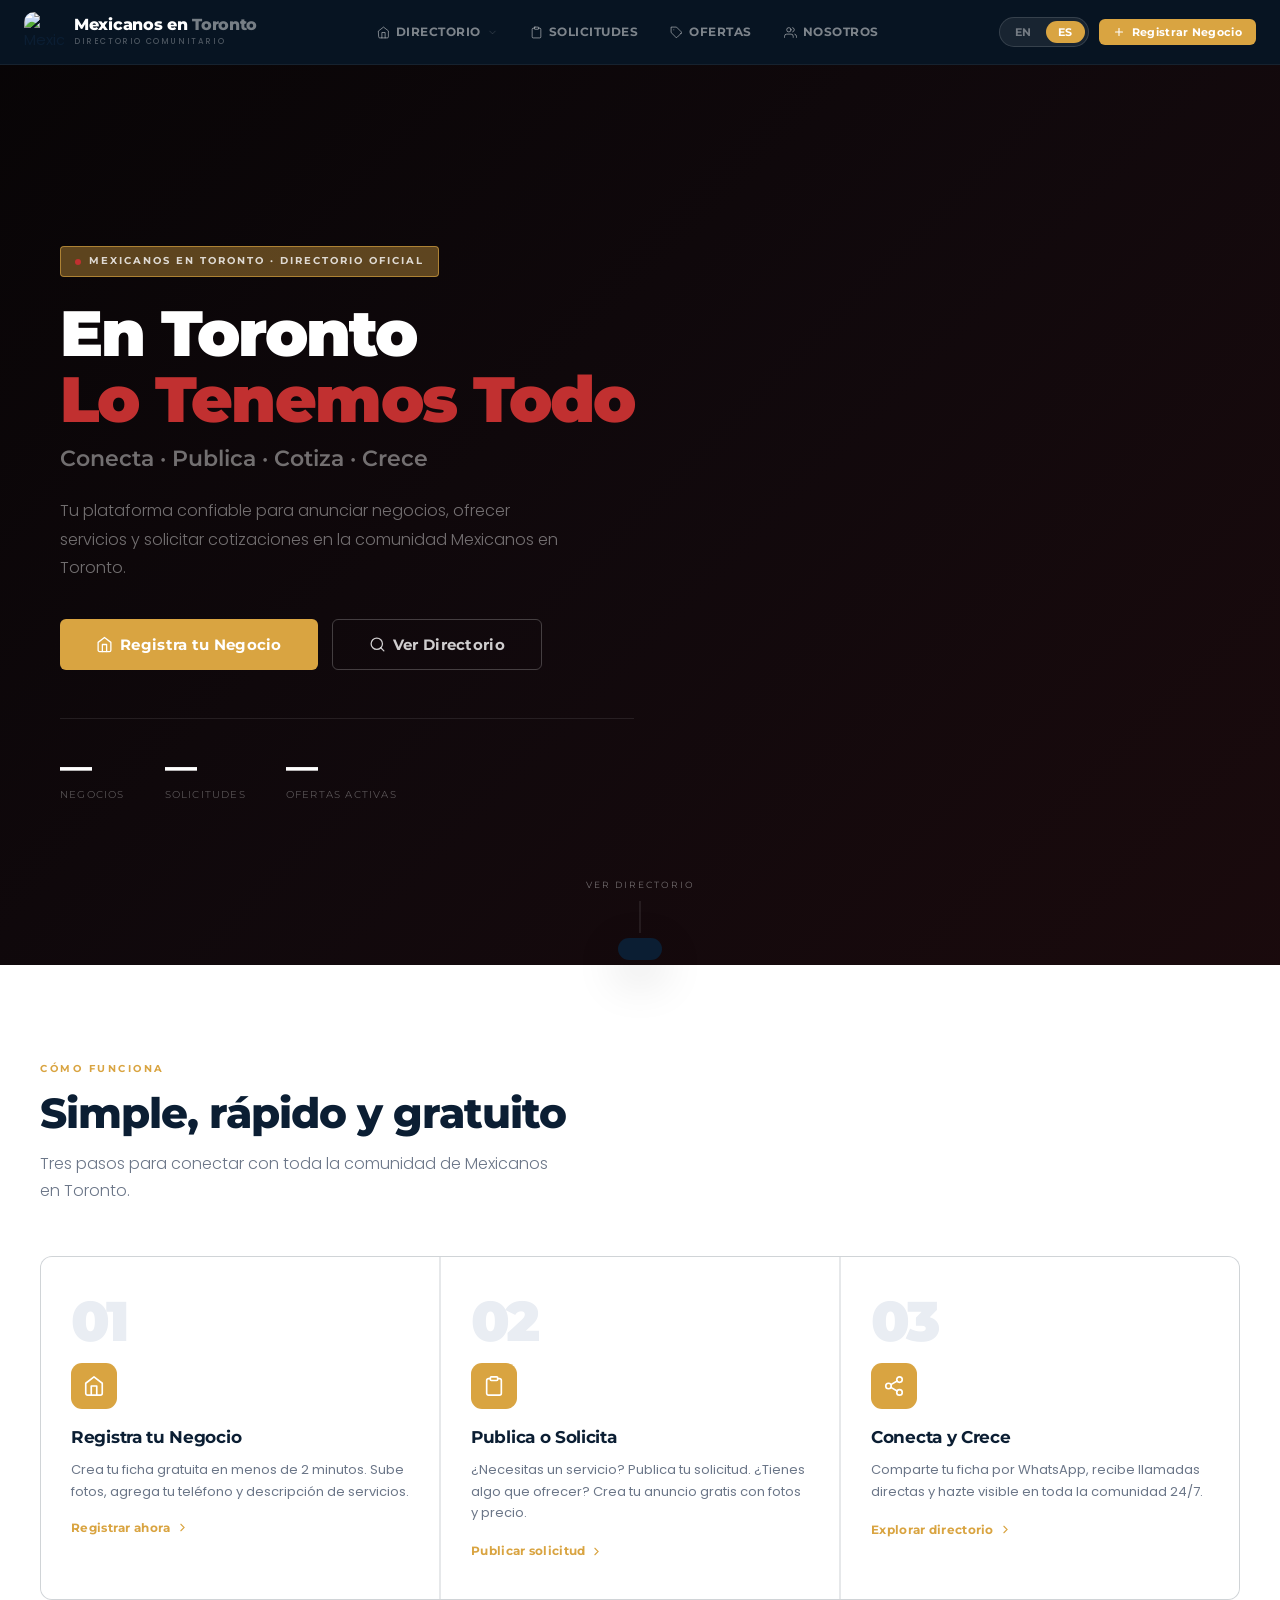
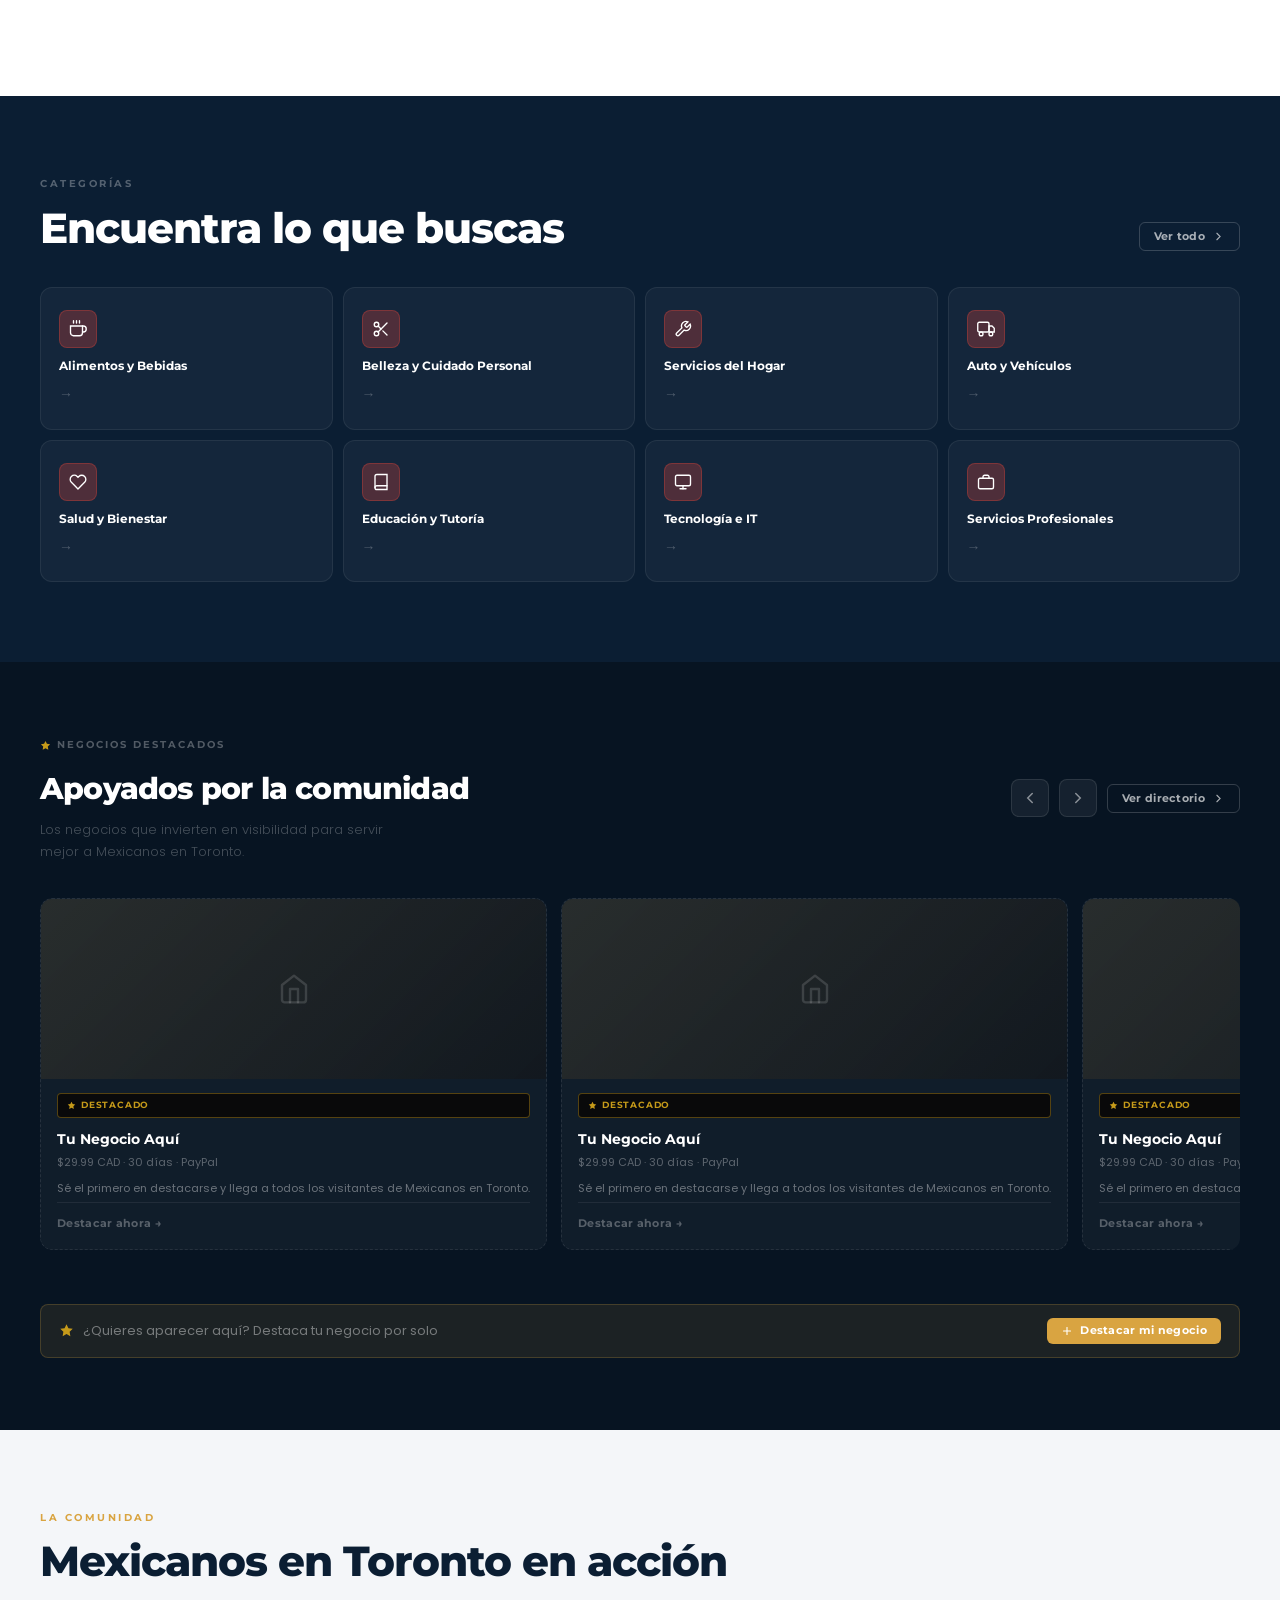
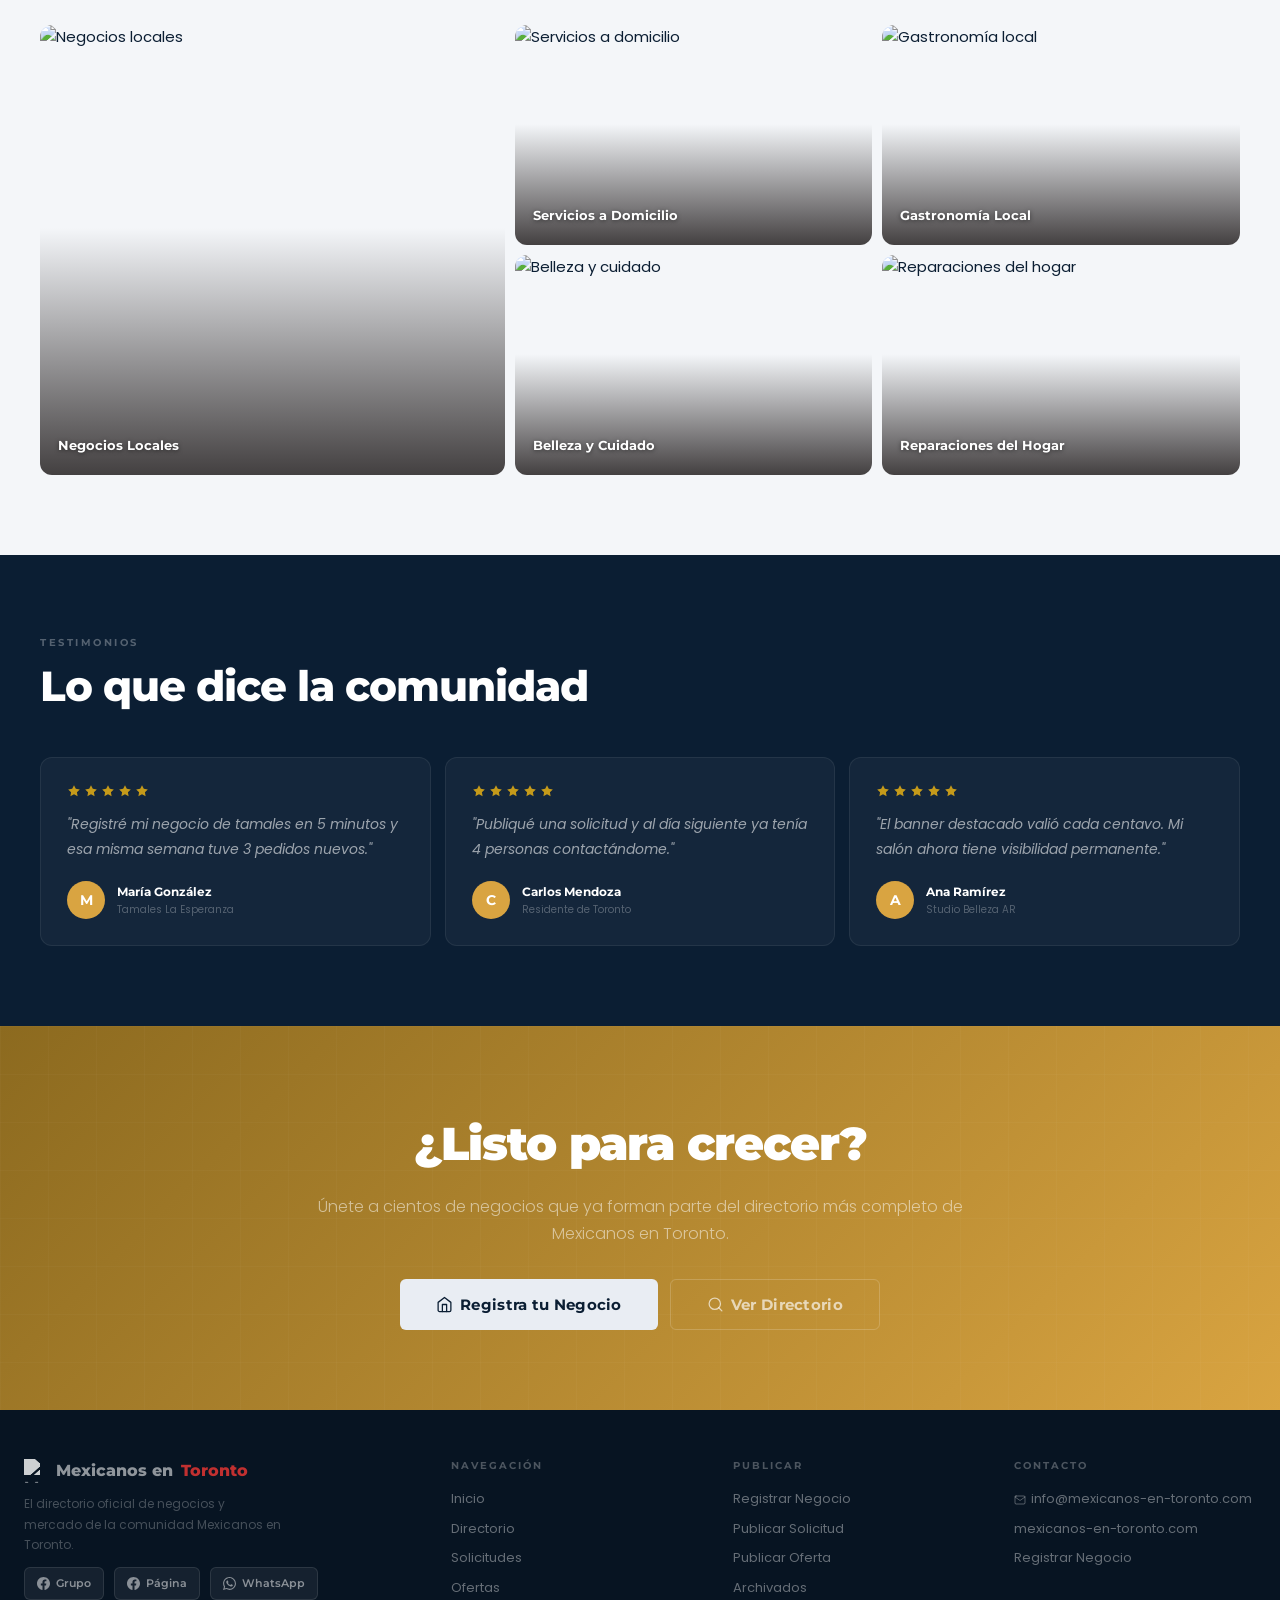
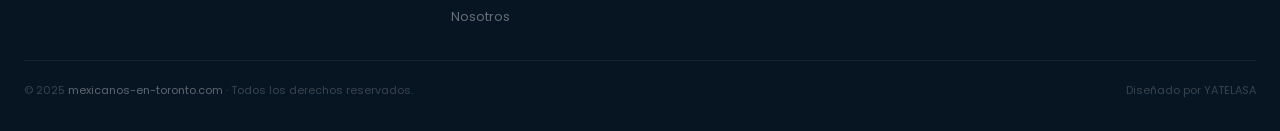
==== commit 94d92717: "REV.02.2" ====
--- a/index.html
+++ b/index.html
@@ -65,13 +65,14 @@
             <a class="mega-link" href="directory.html" onclick="event.preventDefault();openModal('modalBusiness')"><div class="mega-link-icon"><svg width="15" height="15"><use href="#ic-plus"/></svg></div><div><div class="mega-link-title">Registrar Negocio</div><div class="mega-link-sub">Gratis — solo 2 minutos</div></div></a>
           </div>
           <div class="mega-col"><div class="mega-col-label">Más opciones</div>
-            <a class="mega-link" href="directory.html"><div class="mega-link-icon"><svg width="15" height="15"><use href="#ic-tag"/></svg></div><div><div class="mega-link-title">Solicitudes y Ofertas</div><div class="mega-link-sub">Mercado comunitario</div></div></a>
+            <a class="mega-link" href="requests.html"><div class="mega-link-icon"><svg width="15" height="15"><use href="#ic-clipboard"/></svg></div><div><div class="mega-link-title">Solicitudes</div><div class="mega-link-sub">Buscar servicios</div></div></a>
+            <a class="mega-link" href="offers.html"><div class="mega-link-icon"><svg width="15" height="15"><use href="#ic-tag"/></svg></div><div><div class="mega-link-title">Ofertas y Productos</div><div class="mega-link-sub">Lo que ofrece la comunidad</div></div></a>
             <a class="mega-link" href="about.html"><div class="mega-link-icon"><svg width="15" height="15"><use href="#ic-users"/></svg></div><div><div class="mega-link-title">Nosotros</div><div class="mega-link-sub">Quiénes somos</div></div></a>
           </div>
         </div>
       </div>
-      <a class="nav-link nav-page-link" href="directory.html"><svg width="13" height="13"><use href="#ic-clipboard"/></svg><span data-t="navReq">Solicitudes</span></a>
-      <a class="nav-link nav-page-link" href="directory.html#offers"><svg width="13" height="13"><use href="#ic-tag"/></svg><span data-t="navOff">Ofertas</span></a>
+      <a class="nav-link nav-page-link" href="requests.html"><svg width="13" height="13"><use href="#ic-clipboard"/></svg><span data-t="navReq">Solicitudes</span></a>
+      <a class="nav-link nav-page-link" href="offers.html"><svg width="13" height="13"><use href="#ic-tag"/></svg><span data-t="navOff">Ofertas</span></a>
       <a class="nav-link nav-page-link" href="about.html"><svg width="13" height="13"><use href="#ic-users"/></svg><span data-t="navAbout">Nosotros</span></a>
     </nav>
     <div class="header-right">
@@ -127,7 +128,7 @@
         <div class="lp-step-icon"><svg width="22" height="22"><use href="#ic-clipboard"/></svg></div>
         <div class="lp-step-title" data-t="step2Title">Publica o Solicita</div>
         <p class="lp-step-desc" data-t="step2Desc">¿Necesitas un servicio? Publica tu solicitud. ¿Tienes algo que ofrecer? Crea tu anuncio gratis con fotos y precio.</p>
-        <a class="lp-step-cta" href="directory.html"><span data-t="step2Cta">Publicar solicitud</span><svg width="13" height="13"><use href="#ic-chevron-right"/></svg></a>
+        <a class="lp-step-cta" href="requests.html"><span data-t="step2Cta">Publicar solicitud</span><svg width="13" height="13"><use href="#ic-chevron-right"/></svg></a>
       </div>
       <div class="lp-step">
         <div class="lp-step-num">03</div>
@@ -278,23 +279,23 @@
     <footer class="footer">
         <div class="footer-inner">
             <div class="footer-brand">
-                <div class="footer-logo"><img src="https://placehold.co/64x64/B8232B/ffffff/png?text=MT" alt="Mexicanos en Toronto" style="width:24px;height:24px;object-fit:contain;filter:brightness(0) invert(1);opacity:0.8">Mexicanos en <span>Toronto</span></div>
+                <div class="footer-logo"><img class="footer-logo-img" src="https://placehold.co/64x64/B8232B/ffffff/png?text=MT" alt="Mexicanos en Toronto" style="width:24px;height:24px;object-fit:contain;filter:brightness(0) invert(1);opacity:0.8">Mexicanos en <span>Toronto</span></div>
                 <p class="footer-tagline" data-t="footerTagline">El directorio oficial de negocios y mercado de la comunidad Mexicanos en Toronto.</p>
                 <!-- Social media community links -->
                 <div style="display:flex;gap:10px;margin-top:12px;flex-wrap:wrap">
-                    <a href="https://www.facebook.com/groups/REPLACE_WITH_YOUR_GROUP_ID" target="_blank" rel="noopener" style="display:inline-flex;align-items:center;gap:6px;padding:6px 12px;background:rgba(255,255,255,0.06);border:1px solid rgba(255,255,255,0.1);border-radius:6px;font-size:11px;color:rgba(255,255,255,0.5);text-decoration:none;transition:all 0.2s;font-family:var(--fd);font-weight:600" onmouseover="this.style.background='rgba(24,119,242,0.2)';this.style.borderColor='rgba(24,119,242,0.4)';this.style.color='#fff'" onmouseout="this.style.background='rgba(255,255,255,0.06)';this.style.borderColor='rgba(255,255,255,0.1)';this.style.color='rgba(255,255,255,0.5)'">
+                    <a href="https://www.facebook.com/share/g/18vkAKeG7h/" target="_blank" rel="noopener" style="display:inline-flex;align-items:center;gap:6px;padding:6px 12px;background:rgba(255,255,255,0.06);border:1px solid rgba(255,255,255,0.1);border-radius:6px;font-size:11px;color:rgba(255,255,255,0.5);text-decoration:none;transition:all 0.2s;font-family:var(--fd);font-weight:600" onmouseover="this.style.background='rgba(24,119,242,0.2)';this.style.borderColor='rgba(24,119,242,0.4)';this.style.color='#fff'" onmouseout="this.style.background='rgba(255,255,255,0.06)';this.style.borderColor='rgba(255,255,255,0.1)';this.style.color='rgba(255,255,255,0.5)'">
                         <svg width="13" height="13" fill="currentColor" viewBox="0 0 24 24">
                             <path d="M24 12.073c0-6.627-5.373-12-12-12s-12 5.373-12 12c0 5.99 4.388 10.954 10.125 11.854v-8.385H7.078v-3.47h3.047V9.43c0-3.007 1.792-4.669 4.533-4.669 1.312 0 2.686.235 2.686.235v2.953H15.83c-1.491 0-1.956.925-1.956 1.874v2.25h3.328l-.532 3.47h-2.796v8.385C19.612 23.027 24 18.062 24 12.073z" />
                         </svg>
                         Grupo
                     </a>
-                    <a href="https://www.facebook.com/profile.php?id=REPLACE_WITH_YOUR_PAGE_ID" target="_blank" rel="noopener" style="display:inline-flex;align-items:center;gap:6px;padding:6px 12px;background:rgba(255,255,255,0.06);border:1px solid rgba(255,255,255,0.1);border-radius:6px;font-size:11px;color:rgba(255,255,255,0.5);text-decoration:none;transition:all 0.2s;font-family:var(--fd);font-weight:600" onmouseover="this.style.background='rgba(24,119,242,0.2)';this.style.borderColor='rgba(24,119,242,0.4)';this.style.color='#fff'" onmouseout="this.style.background='rgba(255,255,255,0.06)';this.style.borderColor='rgba(255,255,255,0.1)';this.style.color='rgba(255,255,255,0.5)'">
+                    <a href="https://www.facebook.com/profile.php?id=61593968432051" target="_blank" rel="noopener" style="display:inline-flex;align-items:center;gap:6px;padding:6px 12px;background:rgba(255,255,255,0.06);border:1px solid rgba(255,255,255,0.1);border-radius:6px;font-size:11px;color:rgba(255,255,255,0.5);text-decoration:none;transition:all 0.2s;font-family:var(--fd);font-weight:600" onmouseover="this.style.background='rgba(24,119,242,0.2)';this.style.borderColor='rgba(24,119,242,0.4)';this.style.color='#fff'" onmouseout="this.style.background='rgba(255,255,255,0.06)';this.style.borderColor='rgba(255,255,255,0.1)';this.style.color='rgba(255,255,255,0.5)'">
                         <svg width="13" height="13" fill="currentColor" viewBox="0 0 24 24">
                             <path d="M24 12.073c0-6.627-5.373-12-12-12s-12 5.373-12 12c0 5.99 4.388 10.954 10.125 11.854v-8.385H7.078v-3.47h3.047V9.43c0-3.007 1.792-4.669 4.533-4.669 1.312 0 2.686.235 2.686.235v2.953H15.83c-1.491 0-1.956.925-1.956 1.874v2.25h3.328l-.532 3.47h-2.796v8.385C19.612 23.027 24 18.062 24 12.073z" />
                         </svg>
                         Página
                     </a>
-                    <a href="https://chat.whatsapp.com/REPLACE_WITH_YOUR_INVITE_CODE" target="_blank" rel="noopener" style="display:inline-flex;align-items:center;gap:6px;padding:6px 12px;background:rgba(255,255,255,0.06);border:1px solid rgba(255,255,255,0.1);border-radius:6px;font-size:11px;color:rgba(255,255,255,0.5);text-decoration:none;transition:all 0.2s;font-family:var(--fd);font-weight:600" onmouseover="this.style.background='rgba(37,211,102,0.15)';this.style.borderColor='rgba(37,211,102,0.4)';this.style.color='#fff'" onmouseout="this.style.background='rgba(255,255,255,0.06)';this.style.borderColor='rgba(255,255,255,0.1)';this.style.color='rgba(255,255,255,0.5)'">
+                    <a href="https://chat.whatsapp.com/LMOGrYOEsGeDaeetbeSluC" target="_blank" rel="noopener" style="display:inline-flex;align-items:center;gap:6px;padding:6px 12px;background:rgba(255,255,255,0.06);border:1px solid rgba(255,255,255,0.1);border-radius:6px;font-size:11px;color:rgba(255,255,255,0.5);text-decoration:none;transition:all 0.2s;font-family:var(--fd);font-weight:600" onmouseover="this.style.background='rgba(37,211,102,0.15)';this.style.borderColor='rgba(37,211,102,0.4)';this.style.color='#fff'" onmouseout="this.style.background='rgba(255,255,255,0.06)';this.style.borderColor='rgba(255,255,255,0.1)';this.style.color='rgba(255,255,255,0.5)'">
                         <svg width="13" height="13" fill="currentColor" viewBox="0 0 24 24">
                             <path d="M17.472 14.382c-.297-.149-1.758-.867-2.03-.967-.273-.099-.471-.148-.67.15-.197.297-.767.966-.94 1.164-.173.199-.347.223-.644.075-.297-.15-1.255-.463-2.39-1.475-.883-.788-1.48-1.761-1.653-2.059-.173-.297-.018-.458.13-.606.134-.133.298-.347.446-.52.149-.174.198-.298.298-.497.099-.198.05-.371-.025-.52-.075-.149-.669-1.612-.916-2.207-.242-.579-.487-.5-.669-.51-.173-.008-.371-.01-.57-.01-.198 0-.52.074-.792.372-.272.297-1.04 1.016-1.04 2.479 0 1.462 1.065 2.875 1.213 3.074.149.198 2.096 3.2 5.077 4.487.709.306 1.262.489 1.694.625.712.227 1.36.195 1.871.118.571-.085 1.758-.719 2.006-1.413.248-.694.248-1.289.173-1.413-.074-.124-.272-.198-.57-.347m-5.421 7.403h-.004a9.87 9.87 0 01-5.031-1.378l-.361-.214-3.741.982.998-3.648-.235-.374a9.86 9.86 0 01-1.51-5.26c.001-5.45 4.436-9.884 9.888-9.884 2.64 0 5.122 1.03 6.988 2.898a9.825 9.825 0 012.893 6.994c-.003 5.45-4.437 9.884-9.885 9.884m8.413-18.297A11.815 11.815 0 0012.05 0C5.495 0 .16 5.335.157 11.892c0 2.096.547 4.142 1.588 5.945L.057 24l6.305-1.654a11.882 11.882 0 005.683 1.448h.005c6.554 0 11.89-5.335 11.893-11.893a11.821 11.821 0 00-3.48-8.413z" />
                         </svg>
@@ -307,8 +308,8 @@
                 <div class="footer-links">
                     <a href="index.html">Inicio</a>
                     <a href="directory.html" data-t="navDir">Directorio</a>
-                    <a href="directory.html" data-t="navReq">Solicitudes</a>
-                    <a href="directory.html" data-t="navOff">Ofertas</a>
+                    <a href="requests.html" data-t="navReq">Solicitudes</a>
+                    <a href="offers.html" data-t="navOff">Ofertas</a>
                     <a href="about.html" data-t="navAbout">Nosotros</a>
                 </div>
             </div>
@@ -316,8 +317,8 @@
                 <div class="footer-col-title">Publicar</div>
                 <div class="footer-links">
                     <a href="#" onclick="event.preventDefault();openModal('modalBusiness')" data-t="btnRegister">Registrar Negocio</a>
-                    <a href="directory.html" data-t="btnPostReq">Publicar Solicitud</a>
-                    <a href="directory.html" data-t="btnPostOff">Publicar Oferta</a>
+                    <a href="requests.html" data-t="btnPostReq">Publicar Solicitud</a>
+                    <a href="offers.html" data-t="btnPostOff">Publicar Oferta</a>
                     <a href="#" onclick="event.preventDefault();openModal('modalArchive')">Archivados</a>
                 </div>
             </div>
@@ -358,11 +359,11 @@
       </div>
       <div class="form-group"><label class="form-label" data-t="fDesc">Descripción <span class="req">*</span></label><textarea class="form-textarea" id="biz_desc" placeholder="Describe tu negocio y servicios…"></textarea></div>
       <div class="form-row">
-        <div class="form-group"><label class="form-label" data-t="fPhone">Teléfono <span class="req">*</span></label><input class="form-input" id="biz_phone" type="tel" placeholder="+52 664 000 0000"></div>
+        <div class="form-group"><label class="form-label" data-t="fPhone">Teléfono <span class="req">*</span></label><input class="form-input" id="biz_phone" type="tel" placeholder="+1 416 000 0000"></div>
         <div class="form-group"><label class="form-label" data-t="fEmail">Correo <span class="req">*</span></label><input class="form-input" id="biz_email" type="email" placeholder="negocio@correo.com"></div>
       </div>
       <div class="form-row">
-        <div class="form-group"><label class="form-label" data-t="fAddress">Dirección</label><input class="form-input" id="biz_address" type="text" placeholder="Calle, Colonia"></div>
+        <div class="form-group"><label class="form-label" data-t="fAddress">Dirección</label><input class="form-input" id="biz_address" type="text" placeholder="Calle, Ciudad"></div>
         <div class="form-group"><label class="form-label" data-t="fWebsite">Sitio Web / Redes</label><input class="form-input" id="biz_website" type="text" placeholder="https://..."></div>
       </div>
       <div class="form-group">
